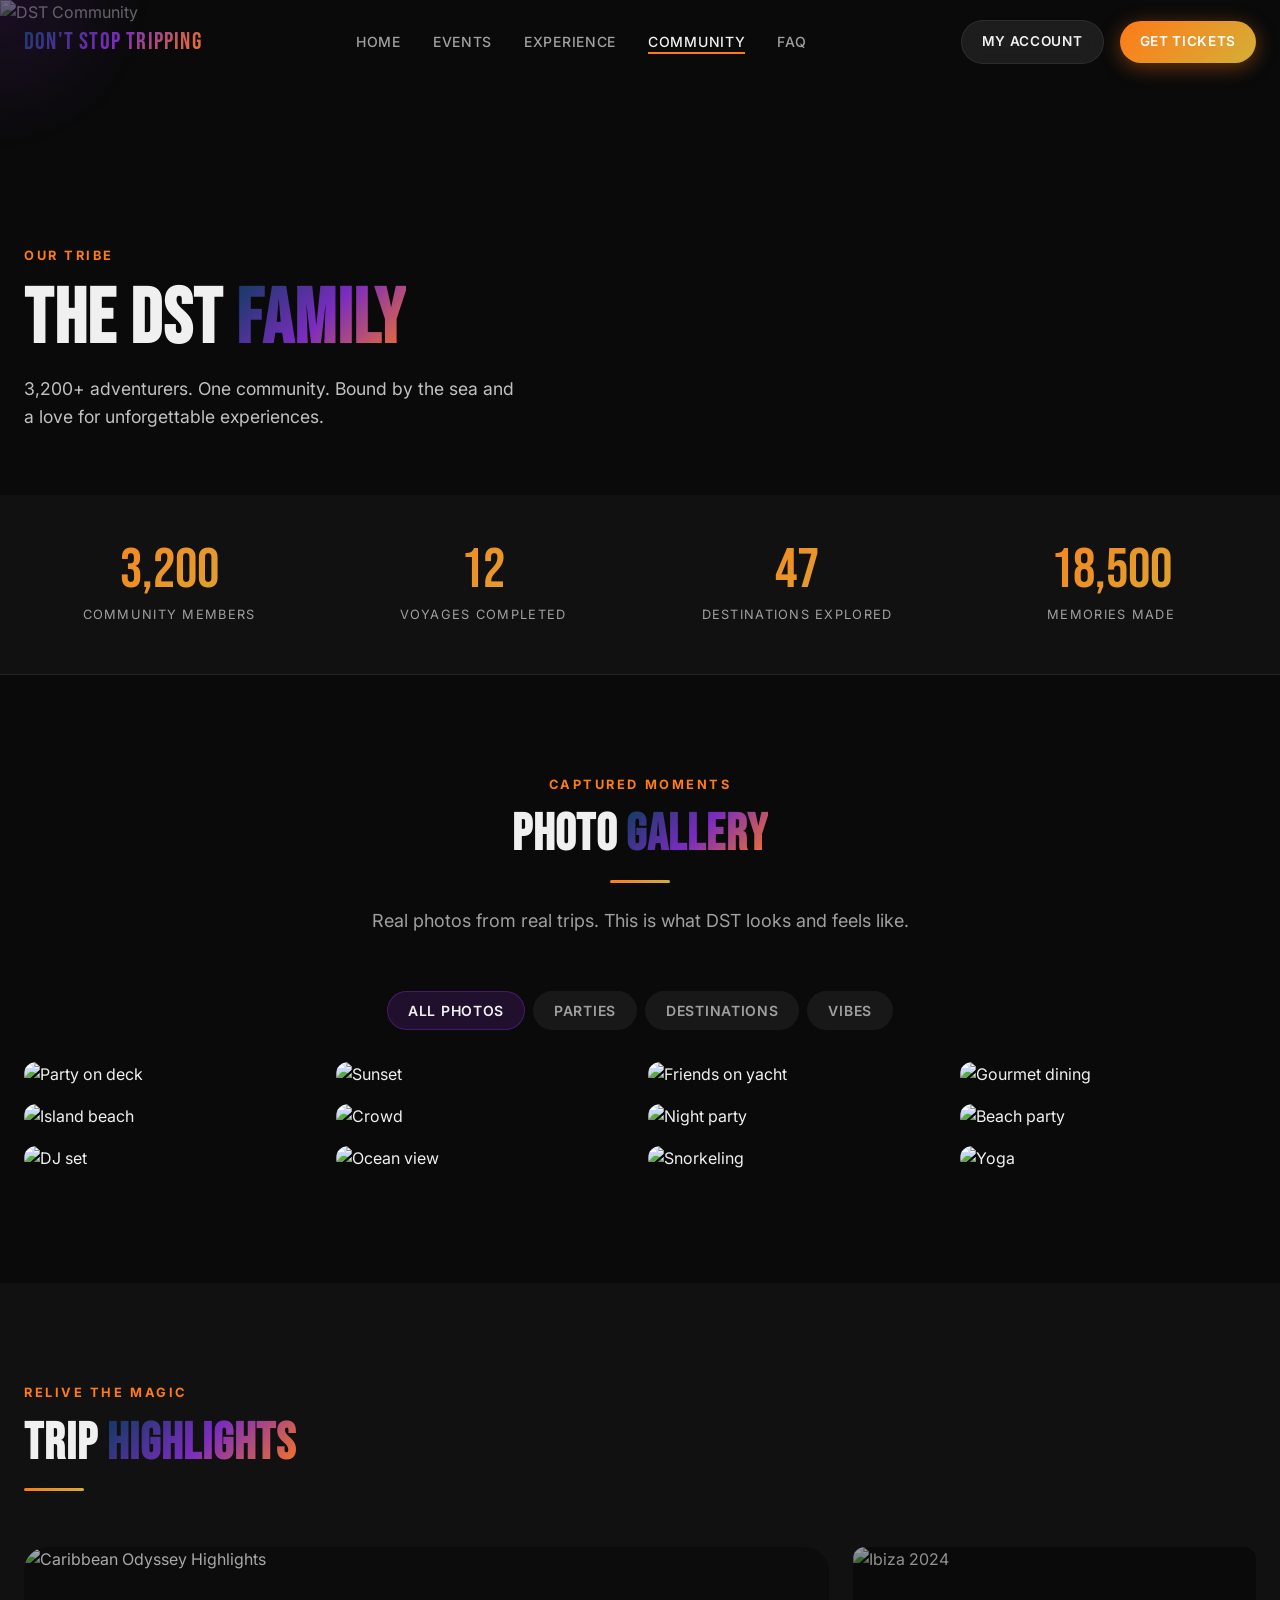
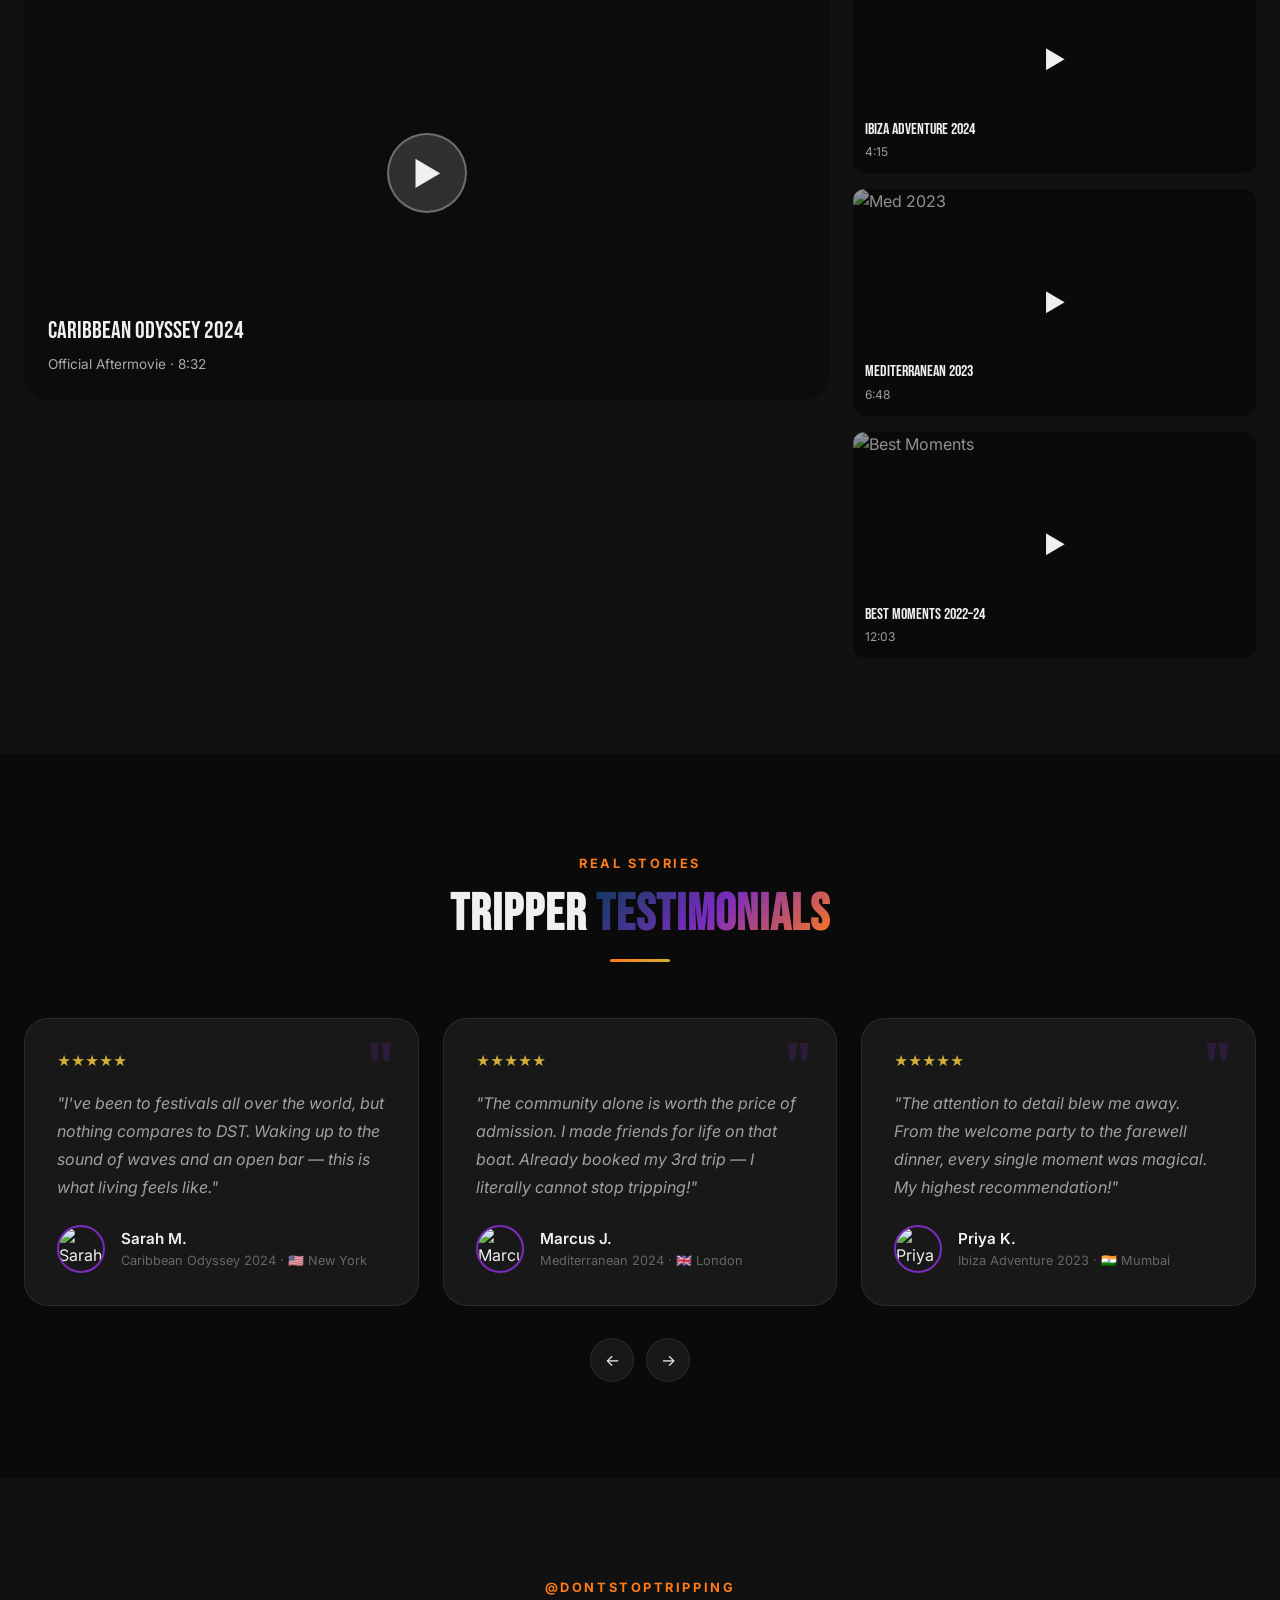
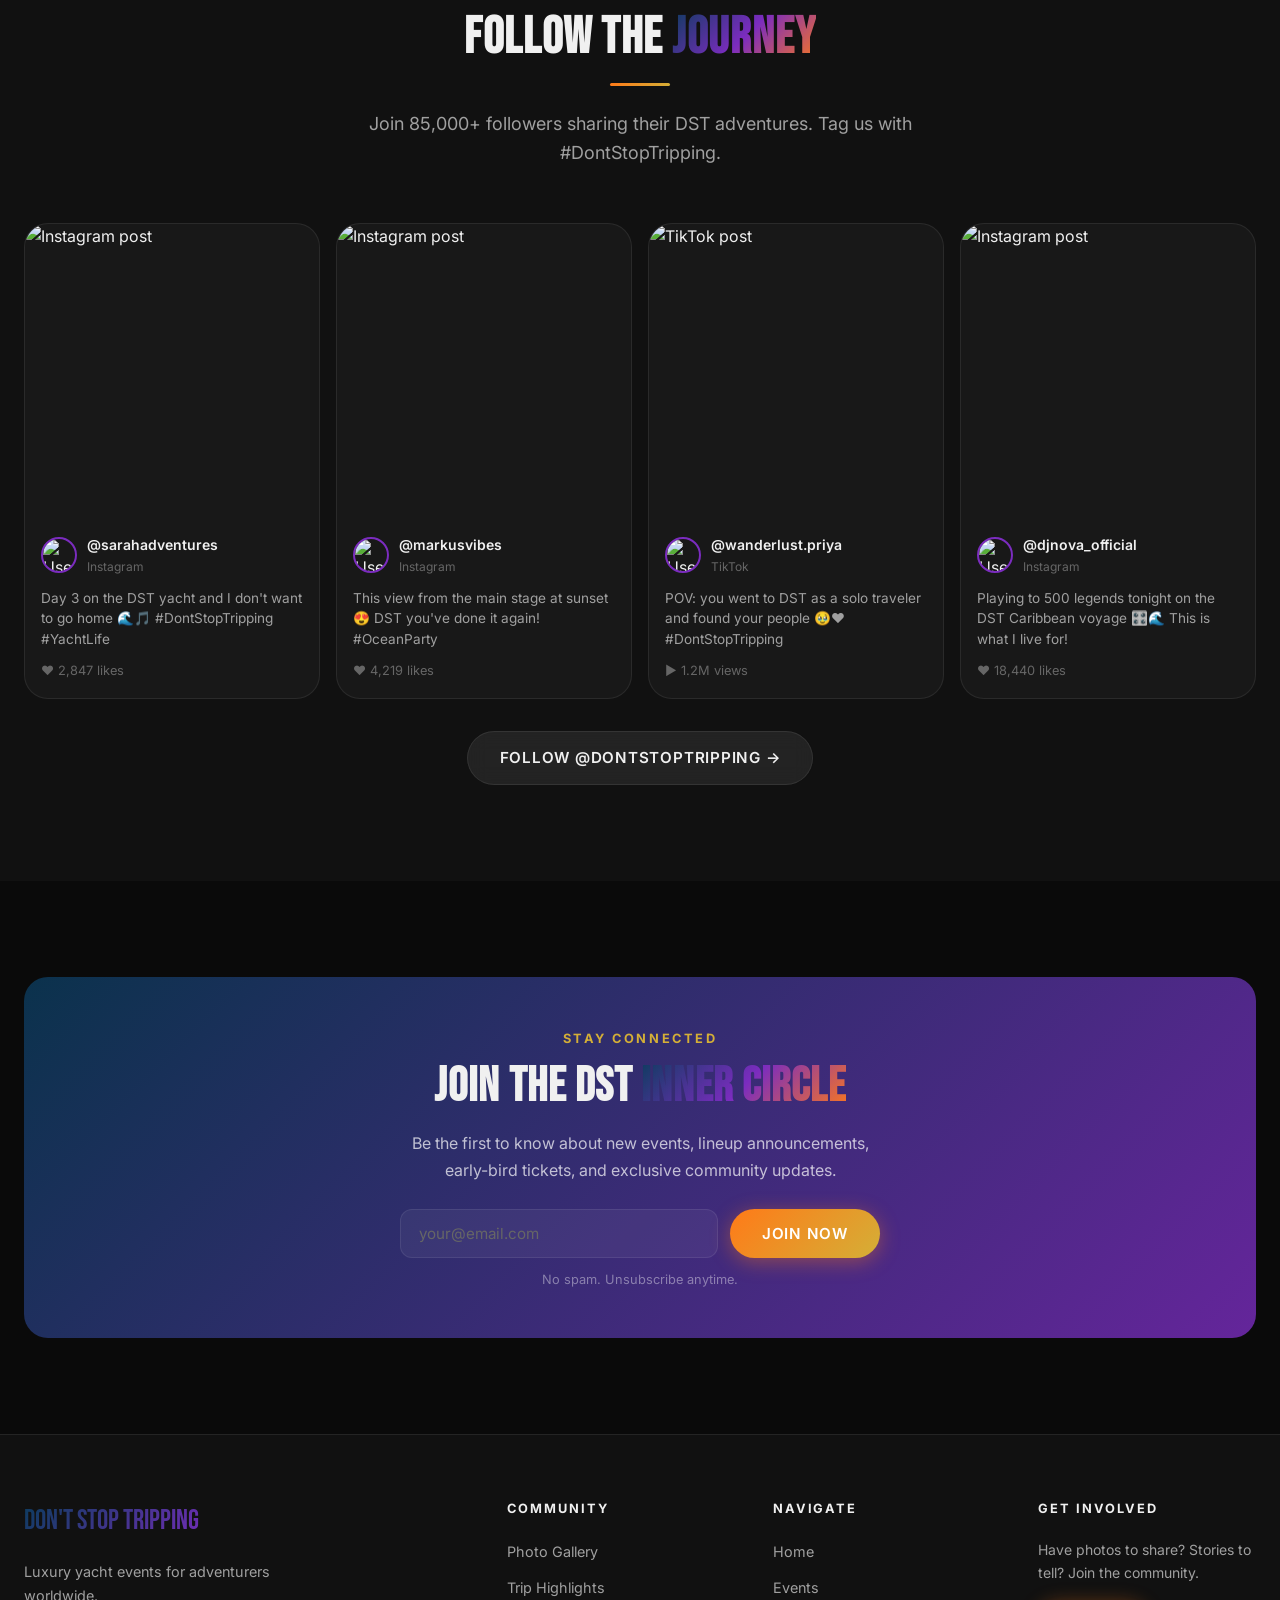
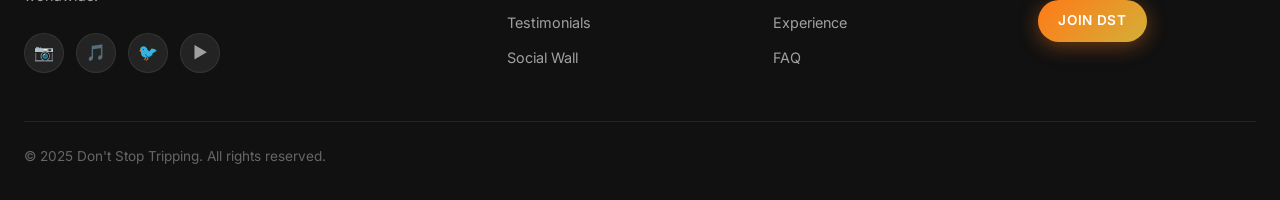
==== community.html @ 30b09d7c "feat: Build complete Don't Stop Tripping website Full multi-page luxury yacht event website with: - " ====
<!DOCTYPE html>
<html lang="en">
<head>
  <meta charset="UTF-8" />
  <meta name="viewport" content="width=device-width, initial-scale=1.0" />
  <title>Community — Don't Stop Tripping</title>
  <meta name="description" content="Join the DST community. See photos, stories, and testimonials from our amazing family of trippers." />
  <link rel="preconnect" href="https://fonts.googleapis.com" />
  <link rel="preconnect" href="https://fonts.gstatic.com" crossorigin />
  <link href="https://fonts.googleapis.com/css2?family=Bebas+Neue&family=Inter:wght@300;400;500;600;700&display=swap" rel="stylesheet" />
  <script src="https://unpkg.com/feather-icons"></script>
  <link rel="stylesheet" href="assets/css/main.css" />
  <style>
    .comm-hero {
      height: 55vh;
      min-height: 450px;
      position: relative;
      display: flex;
      align-items: flex-end;
      padding-bottom: 4rem;
      overflow: hidden;
    }

    .comm-hero-bg { position: absolute; inset: 0; }
    .comm-hero-bg img { width: 100%; height: 100%; object-fit: cover; opacity: 0.45; }
    .comm-hero-overlay {
      position: absolute;
      inset: 0;
      background: linear-gradient(180deg, rgba(10,10,10,0.1) 0%, rgba(10,10,10,0.9) 100%);
    }

    /* Masonry-style photo wall */
    .photo-wall {
      columns: 4;
      column-gap: 1rem;
    }

    .photo-wall-item {
      break-inside: avoid;
      margin-bottom: 1rem;
      border-radius: var(--radius);
      overflow: hidden;
      position: relative;
      cursor: pointer;
    }

    .photo-wall-item img {
      width: 100%;
      display: block;
      transition: transform 0.5s ease;
    }

    .photo-wall-item:hover img { transform: scale(1.04); }

    .photo-wall-item-overlay {
      position: absolute;
      inset: 0;
      background: linear-gradient(transparent 50%, rgba(10,10,10,0.9) 100%);
      opacity: 0;
      transition: var(--transition);
      display: flex;
      align-items: flex-end;
      padding: 1rem;
    }

    .photo-wall-item:hover .photo-wall-item-overlay { opacity: 1; }

    /* Social wall */
    .social-wall {
      display: grid;
      grid-template-columns: repeat(4, 1fr);
      gap: 1rem;
    }

    .social-post {
      background: var(--dark-card);
      border: 1px solid var(--border-color);
      border-radius: var(--radius-lg);
      overflow: hidden;
      transition: var(--transition);
      cursor: pointer;
    }

    .social-post:hover { border-color: rgba(123,44,191,0.4); transform: translateY(-4px); }

    .social-post-img { aspect-ratio: 1; overflow: hidden; }
    .social-post-img img { width: 100%; height: 100%; object-fit: cover; transition: transform 0.4s ease; }
    .social-post:hover .social-post-img img { transform: scale(1.06); }

    .social-post-body { padding: 1rem; }
    .social-post-author { display: flex; align-items: center; gap: 0.6rem; margin-bottom: 0.75rem; }
    .social-post-avatar { width: 36px; height: 36px; border-radius: 50%; object-fit: cover; border: 2px solid var(--electric-purple); }
    .social-post-name { font-size: 0.875rem; font-weight: 600; }
    .social-post-handle { font-size: 0.75rem; color: var(--text-muted); }
    .social-post-caption { font-size: 0.85rem; color: var(--text-secondary); line-height: 1.5; }
    .social-post-likes { font-size: 0.8rem; color: var(--text-muted); margin-top: 0.75rem; display: flex; align-items: center; gap: 0.4rem; }

    /* Testimonials carousel */
    .testimonial-carousel { position: relative; overflow: hidden; }
    .testimonial-track { display: flex; gap: 1.5rem; transition: transform 0.5s ease; }
    .testimonial-track .testimonial-card { flex: 0 0 calc(33.333% - 1rem); min-width: 300px; }
    .carousel-controls { display: flex; gap: 0.75rem; justify-content: center; margin-top: 2rem; }
    .carousel-btn { width: 44px; height: 44px; border-radius: 50%; background: var(--dark-card); border: 1px solid var(--border-color); color: var(--text-primary); font-size: 1rem; display: flex; align-items: center; justify-content: center; cursor: pointer; transition: var(--transition); }
    .carousel-btn:hover { background: var(--electric-purple); border-color: var(--electric-purple); }

    /* Trip highlights video */
    .highlights-grid {
      display: grid;
      grid-template-columns: 2fr 1fr;
      gap: 1.5rem;
    }

    .highlight-video {
      position: relative;
      border-radius: var(--radius-lg);
      overflow: hidden;
      aspect-ratio: 16/9;
      cursor: pointer;
    }

    .highlight-video img { width: 100%; height: 100%; object-fit: cover; }
    .highlight-video-play {
      position: absolute;
      inset: 0;
      display: flex;
      align-items: center;
      justify-content: center;
      background: rgba(0,0,0,0.3);
      transition: var(--transition);
    }
    .highlight-video-play:hover { background: rgba(0,0,0,0.5); }
    .play-btn-lg { width: 80px; height: 80px; border-radius: 50%; background: rgba(255,255,255,0.15); backdrop-filter: blur(10px); border: 2px solid rgba(255,255,255,0.3); display: flex; align-items: center; justify-content: center; font-size: 2rem; transition: var(--transition); }
    .highlight-video:hover .play-btn-lg { background: var(--electric-purple); transform: scale(1.1); }

    .highlight-thumbnails { display: flex; flex-direction: column; gap: 1rem; }
    .highlight-thumb {
      position: relative;
      border-radius: var(--radius);
      overflow: hidden;
      aspect-ratio: 16/9;
      cursor: pointer;
    }
    .highlight-thumb img { width: 100%; height: 100%; object-fit: cover; transition: transform 0.4s ease; }
    .highlight-thumb:hover img { transform: scale(1.06); }
    .highlight-thumb-overlay { position: absolute; inset: 0; background: rgba(0,0,0,0.4); display: flex; align-items: center; justify-content: center; font-size: 1.5rem; }

    /* Newsletter */
    .newsletter-section {
      background: linear-gradient(135deg, rgba(11,60,93,0.8), rgba(123,44,191,0.8));
      border-radius: var(--radius-lg);
      padding: 3rem;
      text-align: center;
      position: relative;
      overflow: hidden;
    }

    .newsletter-section::before {
      content: '';
      position: absolute;
      inset: 0;
      background: url('https://picsum.photos/seed/newsletter/1200/600') center/cover;
      opacity: 0.08;
    }

    .newsletter-form {
      display: flex;
      gap: 0.75rem;
      max-width: 480px;
      margin: 1.5rem auto 0;
    }

    .newsletter-form input { flex: 1; }

    @media (max-width: 1024px) {
      .photo-wall { columns: 3; }
      .social-wall { grid-template-columns: repeat(2, 1fr); }
      .testimonial-track .testimonial-card { flex: 0 0 calc(50% - 0.75rem); }
    }

    @media (max-width: 768px) {
      .photo-wall { columns: 2; }
      .social-wall { grid-template-columns: repeat(2, 1fr); }
      .highlights-grid { grid-template-columns: 1fr; }
      .highlight-thumbnails { flex-direction: row; }
      .newsletter-form { flex-direction: column; }
      .testimonial-track .testimonial-card { flex: 0 0 85vw; }
    }

    @media (max-width: 480px) {
      .photo-wall { columns: 2; }
      .social-wall { grid-template-columns: 1fr; }
    }
  </style>
</head>
<body>

<div id="loading-screen">
  <div class="loading-logo">DST — COMMUNITY</div>
  <div class="loading-bar-container"><div class="loading-bar"></div></div>
</div>

<div class="cursor-glow"></div>

<nav class="nav scrolled">
  <div class="container">
    <div class="nav-inner">
      <a href="index.html" class="nav-logo">DON'T STOP TRIPPING</a>
      <ul class="nav-links">
        <li><a href="index.html" class="nav-link">Home</a></li>
        <li><a href="events.html" class="nav-link">Events</a></li>
        <li><a href="experience.html" class="nav-link">Experience</a></li>
        <li><a href="community.html" class="nav-link active">Community</a></li>
        <li><a href="faq.html" class="nav-link">FAQ</a></li>
      </ul>
      <div class="nav-actions">
        <a href="dashboard.html" class="btn btn-ghost btn-sm">My Account</a>
        <a href="events.html#tickets" class="btn btn-primary btn-sm">Get Tickets</a>
      </div>
      <div class="hamburger"><span></span><span></span><span></span></div>
    </div>
  </div>
</nav>

<div class="mobile-nav">
  <button class="mobile-nav-close">✕</button>
  <a href="index.html" class="nav-link">Home</a>
  <a href="events.html" class="nav-link">Events</a>
  <a href="experience.html" class="nav-link">Experience</a>
  <a href="community.html" class="nav-link">Community</a>
  <a href="faq.html" class="nav-link">FAQ</a>
  <a href="events.html#tickets" class="btn btn-primary btn-lg">Get Tickets</a>
</div>

<!-- Community Hero -->
<div class="comm-hero" style="padding-top:80px;">
  <div class="comm-hero-bg">
    <img src="https://picsum.photos/seed/community-hero/1920/900" alt="DST Community" />
  </div>
  <div class="comm-hero-overlay"></div>
  <div class="container" style="position:relative;z-index:1;">
    <span class="section-eyebrow">Our Tribe</span>
    <h1 class="display-2">The DST <span class="gradient-text">Family</span></h1>
    <p style="color:rgba(255,255,255,0.75);font-size:1.1rem;max-width:500px;margin-top:0.75rem;">
      3,200+ adventurers. One community. Bound by the sea and a love for unforgettable experiences.
    </p>
  </div>
</div>

<!-- ===== STATS BAR ===== -->
<div style="background:var(--dark-surface);border-bottom:1px solid var(--border-color);padding:2rem 0;">
  <div class="container">
    <div class="grid-4">
      <div style="text-align:center;padding:1rem;">
        <div class="counter-number" data-target="3200">0</div>
        <div style="font-size:0.8rem;text-transform:uppercase;letter-spacing:0.1em;color:var(--text-secondary);margin-top:0.4rem;">Community Members</div>
      </div>
      <div style="text-align:center;padding:1rem;">
        <div class="counter-number" data-target="12">0</div>
        <div style="font-size:0.8rem;text-transform:uppercase;letter-spacing:0.1em;color:var(--text-secondary);margin-top:0.4rem;">Voyages Completed</div>
      </div>
      <div style="text-align:center;padding:1rem;">
        <div class="counter-number" data-target="47">0</div>
        <div style="font-size:0.8rem;text-transform:uppercase;letter-spacing:0.1em;color:var(--text-secondary);margin-top:0.4rem;">Destinations Explored</div>
      </div>
      <div style="text-align:center;padding:1rem;">
        <div class="counter-number" data-target="18500">0</div>
        <div style="font-size:0.8rem;text-transform:uppercase;letter-spacing:0.1em;color:var(--text-secondary);margin-top:0.4rem;">Memories Made</div>
      </div>
    </div>
  </div>
</div>

<!-- ===== PHOTO WALL ===== -->
<section class="section-pad" id="gallery">
  <div class="container">
    <div class="section-header centered reveal">
      <span class="section-eyebrow">Captured Moments</span>
      <h2 class="section-title">Photo <span class="gradient-text">Gallery</span></h2>
      <div class="divider centered"></div>
      <p class="section-subtitle">Real photos from real trips. This is what DST looks and feels like.</p>
    </div>

    <!-- Filter Tabs -->
    <div class="tabs" style="justify-content:center;margin-bottom:2rem;" data-tab-group="gallery">
      <button class="tab-btn active" data-tab="all">All Photos</button>
      <button class="tab-btn" data-tab="parties">Parties</button>
      <button class="tab-btn" data-tab="destinations">Destinations</button>
      <button class="tab-btn" data-tab="vibes">Vibes</button>
    </div>

    <div class="photo-wall reveal">
      <div class="photo-wall-item">
        <img src="https://picsum.photos/seed/photo1/400/600" alt="Party on deck" />
        <div class="photo-wall-item-overlay"><span class="badge badge-purple">Ibiza 2024</span></div>
      </div>
      <div class="photo-wall-item">
        <img src="https://picsum.photos/seed/photo2/400/300" alt="Island beach" />
        <div class="photo-wall-item-overlay"><span class="badge badge-orange">Caribbean 2024</span></div>
      </div>
      <div class="photo-wall-item">
        <img src="https://picsum.photos/seed/photo3/400/500" alt="DJ set" />
        <div class="photo-wall-item-overlay"><span class="badge badge-aqua">Med 2023</span></div>
      </div>
      <div class="photo-wall-item">
        <img src="https://picsum.photos/seed/photo4/400/400" alt="Sunset" />
        <div class="photo-wall-item-overlay"><span class="badge badge-gold">Sunset Session</span></div>
      </div>

      <div class="photo-wall-item">
        <img src="https://picsum.photos/seed/photo5/400/500" alt="Crowd" />
        <div class="photo-wall-item-overlay"><span class="badge badge-purple">Main Stage</span></div>
      </div>
      <div class="photo-wall-item">
        <img src="https://picsum.photos/seed/photo6/400/300" alt="Ocean view" />
        <div class="photo-wall-item-overlay"><span class="badge badge-aqua">Open Ocean</span></div>
      </div>
      <div class="photo-wall-item">
        <img src="https://picsum.photos/seed/photo7/400/600" alt="Friends on yacht" />
        <div class="photo-wall-item-overlay"><span class="badge badge-orange">Friendships</span></div>
      </div>
      <div class="photo-wall-item">
        <img src="https://picsum.photos/seed/photo8/400/350" alt="Night party" />
        <div class="photo-wall-item-overlay"><span class="badge badge-purple">Night Life</span></div>
      </div>

      <div class="photo-wall-item">
        <img src="https://picsum.photos/seed/photo9/400/450" alt="Snorkeling" />
        <div class="photo-wall-item-overlay"><span class="badge badge-aqua">Adventure</span></div>
      </div>
      <div class="photo-wall-item">
        <img src="https://picsum.photos/seed/photo10/400/600" alt="Gourmet dining" />
        <div class="photo-wall-item-overlay"><span class="badge badge-gold">Dining</span></div>
      </div>
      <div class="photo-wall-item">
        <img src="https://picsum.photos/seed/photo11/400/300" alt="Beach party" />
        <div class="photo-wall-item-overlay"><span class="badge badge-orange">Beach Party</span></div>
      </div>
      <div class="photo-wall-item">
        <img src="https://picsum.photos/seed/photo12/400/500" alt="Yoga" />
        <div class="photo-wall-item-overlay"><span class="badge badge-aqua">Wellness</span></div>
      </div>
    </div>
  </div>
</section>

<!-- ===== TRIP HIGHLIGHTS VIDEO ===== -->
<section class="section-pad" style="background:var(--dark-surface);" id="highlights">
  <div class="container">
    <div class="section-header reveal">
      <span class="section-eyebrow">Relive The Magic</span>
      <h2 class="section-title">Trip <span class="gradient-text">Highlights</span></h2>
      <div class="divider"></div>
    </div>

    <div class="highlights-grid reveal">
      <div class="highlight-video">
        <img src="https://picsum.photos/seed/highlight-main/800/500" alt="Caribbean Odyssey Highlights" />
        <div class="highlight-video-play">
          <div class="play-btn-lg">▶</div>
        </div>
        <div style="position:absolute;bottom:1.5rem;left:1.5rem;z-index:2;">
          <div style="font-family:var(--font-display);font-size:1.5rem;margin-bottom:0.25rem;">Caribbean Odyssey 2024</div>
          <div style="font-size:0.85rem;color:rgba(255,255,255,0.65);">Official Aftermovie · 8:32</div>
        </div>
      </div>

      <div class="highlight-thumbnails">
        <div class="highlight-thumb">
          <img src="https://picsum.photos/seed/highlight2/400/250" alt="Ibiza 2024" />
          <div class="highlight-thumb-overlay">▶</div>
          <div style="position:absolute;bottom:0.75rem;left:0.75rem;">
            <div style="font-family:var(--font-display);font-size:1rem;">Ibiza Adventure 2024</div>
            <div style="font-size:0.75rem;color:rgba(255,255,255,0.6);">4:15</div>
          </div>
        </div>
        <div class="highlight-thumb">
          <img src="https://picsum.photos/seed/highlight3/400/250" alt="Med 2023" />
          <div class="highlight-thumb-overlay">▶</div>
          <div style="position:absolute;bottom:0.75rem;left:0.75rem;">
            <div style="font-family:var(--font-display);font-size:1rem;">Mediterranean 2023</div>
            <div style="font-size:0.75rem;color:rgba(255,255,255,0.6);">6:48</div>
          </div>
        </div>
        <div class="highlight-thumb">
          <img src="https://picsum.photos/seed/highlight4/400/250" alt="Best Moments" />
          <div class="highlight-thumb-overlay">▶</div>
          <div style="position:absolute;bottom:0.75rem;left:0.75rem;">
            <div style="font-family:var(--font-display);font-size:1rem;">Best Moments 2022–24</div>
            <div style="font-size:0.75rem;color:rgba(255,255,255,0.6);">12:03</div>
          </div>
        </div>
      </div>
    </div>
  </div>
</section>

<!-- ===== TESTIMONIALS CAROUSEL ===== -->
<section class="section-pad" id="testimonials">
  <div class="container">
    <div class="section-header centered reveal">
      <span class="section-eyebrow">Real Stories</span>
      <h2 class="section-title">Tripper <span class="gradient-text">Testimonials</span></h2>
      <div class="divider centered"></div>
    </div>

    <div class="testimonial-carousel reveal">
      <div class="testimonial-track" id="testimonial-track">
        <div class="testimonial-card">
          <div class="stars">★★★★★</div>
          <p class="testimonial-text">"I've been to festivals all over the world, but nothing compares to DST. Waking up to the sound of waves and an open bar — this is what living feels like."</p>
          <div class="testimonial-author">
            <img class="testimonial-avatar" src="https://picsum.photos/seed/t1/100/100" alt="Sarah M." />
            <div>
              <div class="testimonial-name">Sarah M.</div>
              <div class="testimonial-role">Caribbean Odyssey 2024 · 🇺🇸 New York</div>
            </div>
          </div>
        </div>

        <div class="testimonial-card">
          <div class="stars">★★★★★</div>
          <p class="testimonial-text">"The community alone is worth the price of admission. I made friends for life on that boat. Already booked my 3rd trip — I literally cannot stop tripping!"</p>
          <div class="testimonial-author">
            <img class="testimonial-avatar" src="https://picsum.photos/seed/t2/100/100" alt="Marcus J." />
            <div>
              <div class="testimonial-name">Marcus J.</div>
              <div class="testimonial-role">Mediterranean 2024 · 🇬🇧 London</div>
            </div>
          </div>
        </div>

        <div class="testimonial-card">
          <div class="stars">★★★★★</div>
          <p class="testimonial-text">"The attention to detail blew me away. From the welcome party to the farewell dinner, every single moment was magical. My highest recommendation!"</p>
          <div class="testimonial-author">
            <img class="testimonial-avatar" src="https://picsum.photos/seed/t3/100/100" alt="Priya K." />
            <div>
              <div class="testimonial-name">Priya K.</div>
              <div class="testimonial-role">Ibiza Adventure 2023 · 🇮🇳 Mumbai</div>
            </div>
          </div>
        </div>

        <div class="testimonial-card">
          <div class="stars">★★★★★</div>
          <p class="testimonial-text">"This isn't just a party on a boat — it's a life-changing experience. The lineup was incredible, the food was insane, and the people... I found my tribe."</p>
          <div class="testimonial-author">
            <img class="testimonial-avatar" src="https://picsum.photos/seed/t4/100/100" alt="Jake R." />
            <div>
              <div class="testimonial-name">Jake R.</div>
              <div class="testimonial-role">Caribbean Odyssey 2023 · 🇨🇦 Toronto</div>
            </div>
          </div>
        </div>

        <div class="testimonial-card">
          <div class="stars">★★★★★</div>
          <p class="testimonial-text">"As a solo traveler, I was nervous. But DST's community is the most welcoming thing I've ever experienced. I never felt alone for a single second."</p>
          <div class="testimonial-author">
            <img class="testimonial-avatar" src="https://picsum.photos/seed/t5/100/100" alt="Amara T." />
            <div>
              <div class="testimonial-name">Amara T.</div>
              <div class="testimonial-role">Ibiza 2024 · 🇳🇬 Lagos</div>
            </div>
          </div>
        </div>

        <div class="testimonial-card">
          <div class="stars">★★★★★</div>
          <p class="testimonial-text">"The private island day was worth the entire trip price alone. I've never seen anything so beautiful in my life. DST just does things differently."</p>
          <div class="testimonial-author">
            <img class="testimonial-avatar" src="https://picsum.photos/seed/t6/100/100" alt="Diego M." />
            <div>
              <div class="testimonial-name">Diego M.</div>
              <div class="testimonial-role">Caribbean 2024 · 🇧🇷 São Paulo</div>
            </div>
          </div>
        </div>
      </div>

      <div class="carousel-controls">
        <button class="carousel-btn" onclick="scrollCarousel(-1)">←</button>
        <button class="carousel-btn" onclick="scrollCarousel(1)">→</button>
      </div>
    </div>
  </div>
</section>

<!-- ===== SOCIAL WALL ===== -->
<section class="section-pad" style="background:var(--dark-surface);" id="social">
  <div class="container">
    <div class="section-header centered reveal">
      <span class="section-eyebrow">@DontStopTripping</span>
      <h2 class="section-title">Follow the <span class="gradient-text">Journey</span></h2>
      <div class="divider centered"></div>
      <p class="section-subtitle">Join 85,000+ followers sharing their DST adventures. Tag us with #DontStopTripping.</p>
    </div>

    <div class="social-wall reveal">
      <div class="social-post">
        <div class="social-post-img"><img src="https://picsum.photos/seed/social1/400/400" alt="Instagram post" /></div>
        <div class="social-post-body">
          <div class="social-post-author">
            <img class="social-post-avatar" src="https://picsum.photos/seed/ua1/80/80" alt="User" />
            <div><div class="social-post-name">@sarahadventures</div><div class="social-post-handle">Instagram</div></div>
          </div>
          <div class="social-post-caption">Day 3 on the DST yacht and I don't want to go home 🌊🎵 #DontStopTripping #YachtLife</div>
          <div class="social-post-likes">❤️ 2,847 likes</div>
        </div>
      </div>

      <div class="social-post">
        <div class="social-post-img"><img src="https://picsum.photos/seed/social2/400/400" alt="Instagram post" /></div>
        <div class="social-post-body">
          <div class="social-post-author">
            <img class="social-post-avatar" src="https://picsum.photos/seed/ua2/80/80" alt="User" />
            <div><div class="social-post-name">@markusvibes</div><div class="social-post-handle">Instagram</div></div>
          </div>
          <div class="social-post-caption">This view from the main stage at sunset 😍 DST you've done it again! #OceanParty</div>
          <div class="social-post-likes">❤️ 4,219 likes</div>
        </div>
      </div>

      <div class="social-post">
        <div class="social-post-img"><img src="https://picsum.photos/seed/social3/400/400" alt="TikTok post" /></div>
        <div class="social-post-body">
          <div class="social-post-author">
            <img class="social-post-avatar" src="https://picsum.photos/seed/ua3/80/80" alt="User" />
            <div><div class="social-post-name">@wanderlust.priya</div><div class="social-post-handle">TikTok</div></div>
          </div>
          <div class="social-post-caption">POV: you went to DST as a solo traveler and found your people 🥹❤️ #DontStopTripping</div>
          <div class="social-post-likes">▶️ 1.2M views</div>
        </div>
      </div>

      <div class="social-post">
        <div class="social-post-img"><img src="https://picsum.photos/seed/social4/400/400" alt="Instagram post" /></div>
        <div class="social-post-body">
          <div class="social-post-author">
            <img class="social-post-avatar" src="https://picsum.photos/seed/ua4/80/80" alt="User" />
            <div><div class="social-post-name">@djnova_official</div><div class="social-post-handle">Instagram</div></div>
          </div>
          <div class="social-post-caption">Playing to 500 legends tonight on the DST Caribbean voyage 🎛️🌊 This is what I live for!</div>
          <div class="social-post-likes">❤️ 18,440 likes</div>
        </div>
      </div>
    </div>

    <div style="text-align:center;margin-top:2rem;" class="reveal">
      <a href="#" class="btn btn-ghost">Follow @DontStopTripping →</a>
    </div>
  </div>
</section>

<!-- ===== JOIN COMMUNITY ===== -->
<section class="section-pad">
  <div class="container">
    <div class="newsletter-section reveal">
      <div style="position:relative;z-index:1;">
        <span class="section-eyebrow" style="color:var(--gold-accent);">Stay Connected</span>
        <h2 style="font-family:var(--font-display);font-size:clamp(2rem,4vw,3rem);margin-bottom:1rem;">Join the DST <span class="gradient-text">Inner Circle</span></h2>
        <p style="color:rgba(255,255,255,0.7);max-width:480px;margin:0 auto;line-height:1.7;">
          Be the first to know about new events, lineup announcements, early-bird tickets, and exclusive community updates.
        </p>
        <form class="newsletter-form" onsubmit="handleNewsletterSubmit(event)">
          <input type="email" class="form-input" placeholder="your@email.com" required />
          <button type="submit" class="btn btn-primary">Join Now</button>
        </form>
        <p style="font-size:0.8rem;color:rgba(255,255,255,0.4);margin-top:0.75rem;">No spam. Unsubscribe anytime.</p>
      </div>
    </div>
  </div>
</section>

<footer class="footer">
  <div class="container">
    <div class="footer-grid">
      <div>
        <div class="footer-logo">DON'T STOP TRIPPING</div>
        <p class="footer-desc">Luxury yacht events for adventurers worldwide.</p>
        <div class="social-links">
          <a href="#" class="social-link">📷</a>
          <a href="#" class="social-link">🎵</a>
          <a href="#" class="social-link">🐦</a>
          <a href="#" class="social-link">▶️</a>
        </div>
      </div>
      <div>
        <div class="footer-heading">Community</div>
        <ul class="footer-links">
          <li><a href="#gallery" class="footer-link">Photo Gallery</a></li>
          <li><a href="#highlights" class="footer-link">Trip Highlights</a></li>
          <li><a href="#testimonials" class="footer-link">Testimonials</a></li>
          <li><a href="#social" class="footer-link">Social Wall</a></li>
        </ul>
      </div>
      <div>
        <div class="footer-heading">Navigate</div>
        <ul class="footer-links">
          <li><a href="index.html" class="footer-link">Home</a></li>
          <li><a href="events.html" class="footer-link">Events</a></li>
          <li><a href="experience.html" class="footer-link">Experience</a></li>
          <li><a href="faq.html" class="footer-link">FAQ</a></li>
        </ul>
      </div>
      <div>
        <div class="footer-heading">Get Involved</div>
        <p style="font-size:0.875rem;color:var(--text-secondary);margin-bottom:1rem;line-height:1.6;">Have photos to share? Stories to tell? Join the community.</p>
        <a href="events.html#tickets" class="btn btn-primary btn-sm">Join DST</a>
      </div>
    </div>
    <div class="footer-bottom">
      <p class="footer-copy">© 2025 Don't Stop Tripping. All rights reserved.</p>
    </div>
  </div>
</footer>

<div class="sticky-cta">
  <a href="events.html#tickets" class="btn btn-primary btn-sm">⚓ Book Now</a>
</div>

<script src="assets/js/main.js"></script>
<script>
  feather.replace();

  // Carousel
  let carouselOffset = 0;
  const track = document.getElementById('testimonial-track');

  function scrollCarousel(dir) {
    if (!track) return;
    const cardW = track.querySelector('.testimonial-card')?.offsetWidth + 24 || 350;
    const maxOffset = track.scrollWidth - track.parentElement.offsetWidth;
    carouselOffset = Math.max(0, Math.min(maxOffset, carouselOffset + dir * cardW));
    track.style.transform = `translateX(-${carouselOffset}px)`;
  }

  // Auto-scroll carousel
  setInterval(() => scrollCarousel(1), 4000);

  function handleNewsletterSubmit(e) {
    e.preventDefault();
    e.target.querySelector('input').value = '';
    showToast('🎉 Welcome to the DST Inner Circle!', '✅', 4000);
  }

  // Highlight videos play simulation
  document.querySelectorAll('.highlight-video, .highlight-thumb').forEach(el => {
    el.addEventListener('click', () => {
      showToast('🎬 Video player coming soon!', '🎵', 3000);
    });
  });
</script>
</body>
</html>
---- assets/css/main.css ----
/* ============================================
   DON'T STOP TRIPPING — Main Stylesheet
   ============================================ */

/* --- CSS Variables --- */
:root {
  --primary-blue: #0B3C5D;
  --electric-purple: #7B2CBF;
  --sunset-orange: #FF7A18;
  --gold-accent: #D4AF37;
  --dark-bg: #0A0A0A;
  --dark-surface: #111111;
  --dark-card: #181818;
  --light-aqua: #00C2D1;
  --text-primary: #F0F0F0;
  --text-secondary: #A0A0A0;
  --text-muted: #666666;
  --border-color: rgba(255,255,255,0.08);
  --gradient-hero: linear-gradient(135deg, #0B3C5D 0%, #7B2CBF 50%, #FF7A18 100%);
  --gradient-card: linear-gradient(180deg, rgba(10,10,10,0) 0%, rgba(10,10,10,0.9) 100%);
  --gradient-purple: linear-gradient(135deg, #7B2CBF, #0B3C5D);
  --gradient-sunset: linear-gradient(135deg, #FF7A18, #D4AF37);
  --font-display: 'Bebas Neue', 'Impact', sans-serif;
  --font-body: 'Inter', 'Helvetica Neue', sans-serif;
  --transition: 0.3s cubic-bezier(0.4, 0, 0.2, 1);
  --transition-slow: 0.6s cubic-bezier(0.4, 0, 0.2, 1);
  --radius: 12px;
  --radius-lg: 24px;
  --shadow-glow-purple: 0 0 40px rgba(123, 44, 191, 0.4);
  --shadow-glow-orange: 0 0 40px rgba(255, 122, 24, 0.4);
  --shadow-glow-aqua: 0 0 40px rgba(0, 194, 209, 0.3);
}

/* --- Reset & Base --- */
*, *::before, *::after { box-sizing: border-box; margin: 0; padding: 0; }

html {
  scroll-behavior: smooth;
  font-size: 16px;
}

body {
  font-family: var(--font-body);
  background: var(--dark-bg);
  color: var(--text-primary);
  line-height: 1.6;
  overflow-x: hidden;
  -webkit-font-smoothing: antialiased;
}

img { max-width: 100%; height: auto; display: block; }
a { color: inherit; text-decoration: none; }
ul { list-style: none; }
button { cursor: pointer; border: none; background: none; font-family: inherit; }
input, textarea, select { font-family: inherit; }

/* --- Typography --- */
h1, h2, h3, h4, h5 {
  font-family: var(--font-display);
  line-height: 1.1;
  letter-spacing: 0.02em;
}

.display-1 { font-size: clamp(3rem, 8vw, 8rem); }
.display-2 { font-size: clamp(2.5rem, 6vw, 6rem); }
.display-3 { font-size: clamp(2rem, 4vw, 4rem); }
.section-title { font-size: clamp(2rem, 4vw, 3.5rem); margin-bottom: 1rem; }
.section-subtitle { font-size: 1.125rem; color: var(--text-secondary); max-width: 600px; }

/* --- Layout Utilities --- */
.container {
  width: 100%;
  max-width: 1280px;
  margin: 0 auto;
  padding: 0 1.5rem;
}

.container-wide {
  width: 100%;
  max-width: 1600px;
  margin: 0 auto;
  padding: 0 2rem;
}

.section-pad { padding: 6rem 0; }
.section-pad-sm { padding: 3rem 0; }

.flex { display: flex; }
.flex-center { display: flex; align-items: center; justify-content: center; }
.flex-between { display: flex; align-items: center; justify-content: space-between; }
.grid-2 { display: grid; grid-template-columns: repeat(2, 1fr); gap: 2rem; }
.grid-3 { display: grid; grid-template-columns: repeat(3, 1fr); gap: 2rem; }
.grid-4 { display: grid; grid-template-columns: repeat(4, 1fr); gap: 1.5rem; }

/* --- Color Utilities --- */
.text-purple { color: var(--electric-purple); }
.text-orange { color: var(--sunset-orange); }
.text-gold { color: var(--gold-accent); }
.text-aqua { color: var(--light-aqua); }
.text-muted { color: var(--text-secondary); }

/* --- Gradient Text --- */
.gradient-text {
  background: var(--gradient-hero);
  -webkit-background-clip: text;
  -webkit-text-fill-color: transparent;
  background-clip: text;
}

.gradient-text-sunset {
  background: var(--gradient-sunset);
  -webkit-background-clip: text;
  -webkit-text-fill-color: transparent;
  background-clip: text;
}

/* --- Buttons --- */
.btn {
  display: inline-flex;
  align-items: center;
  gap: 0.5rem;
  padding: 0.875rem 2rem;
  border-radius: 50px;
  font-weight: 600;
  font-size: 0.95rem;
  letter-spacing: 0.05em;
  text-transform: uppercase;
  transition: var(--transition);
  position: relative;
  overflow: hidden;
}

.btn::before {
  content: '';
  position: absolute;
  inset: 0;
  background: rgba(255,255,255,0.1);
  opacity: 0;
  transition: var(--transition);
}

.btn:hover::before { opacity: 1; }
.btn:active { transform: scale(0.98); }

.btn-primary {
  background: var(--gradient-sunset);
  color: #fff;
  box-shadow: 0 4px 20px rgba(255, 122, 24, 0.4);
}

.btn-primary:hover { box-shadow: 0 6px 30px rgba(255, 122, 24, 0.6); transform: translateY(-2px); }

.btn-secondary {
  background: transparent;
  color: var(--text-primary);
  border: 2px solid rgba(255,255,255,0.3);
}

.btn-secondary:hover { border-color: var(--sunset-orange); color: var(--sunset-orange); }

.btn-purple {
  background: var(--gradient-purple);
  color: #fff;
  box-shadow: 0 4px 20px rgba(123, 44, 191, 0.4);
}

.btn-purple:hover { box-shadow: var(--shadow-glow-purple); transform: translateY(-2px); }

.btn-ghost {
  background: rgba(255,255,255,0.08);
  color: var(--text-primary);
  backdrop-filter: blur(10px);
  border: 1px solid var(--border-color);
}

.btn-ghost:hover { background: rgba(255,255,255,0.15); }

.btn-lg { padding: 1.125rem 2.5rem; font-size: 1.05rem; }
.btn-sm { padding: 0.625rem 1.25rem; font-size: 0.85rem; }

/* --- Cards --- */
.card {
  background: var(--dark-card);
  border: 1px solid var(--border-color);
  border-radius: var(--radius-lg);
  overflow: hidden;
  transition: var(--transition);
}

.card:hover {
  border-color: rgba(123, 44, 191, 0.3);
  transform: translateY(-4px);
  box-shadow: 0 20px 40px rgba(0,0,0,0.4);
}

.card-img {
  width: 100%;
  aspect-ratio: 16/9;
  object-fit: cover;
}

.card-body { padding: 1.5rem; }

/* --- Badge --- */
.badge {
  display: inline-flex;
  align-items: center;
  gap: 0.375rem;
  padding: 0.375rem 1rem;
  border-radius: 50px;
  font-size: 0.8rem;
  font-weight: 600;
  letter-spacing: 0.08em;
  text-transform: uppercase;
}

.badge-purple { background: rgba(123, 44, 191, 0.2); color: #B47FE0; border: 1px solid rgba(123, 44, 191, 0.4); }
.badge-orange { background: rgba(255, 122, 24, 0.2); color: #FF9A5C; border: 1px solid rgba(255, 122, 24, 0.4); }
.badge-gold { background: rgba(212, 175, 55, 0.2); color: #E8C94F; border: 1px solid rgba(212, 175, 55, 0.4); }
.badge-aqua { background: rgba(0, 194, 209, 0.2); color: #4DD9E8; border: 1px solid rgba(0, 194, 209, 0.4); }

/* --- Section Headers --- */
.section-header { margin-bottom: 3.5rem; }
.section-header.centered { text-align: center; }
.section-header.centered .section-subtitle { margin: 0 auto; }

.section-eyebrow {
  display: inline-block;
  font-family: var(--font-body);
  font-size: 0.8rem;
  font-weight: 700;
  letter-spacing: 0.2em;
  text-transform: uppercase;
  color: var(--sunset-orange);
  margin-bottom: 0.75rem;
}

/* --- Divider --- */
.divider {
  width: 60px;
  height: 3px;
  background: var(--gradient-sunset);
  border-radius: 2px;
  margin: 1rem 0 1.5rem;
}

.divider.centered { margin: 1rem auto 1.5rem; }

/* --- Navigation --- */
.nav {
  position: fixed;
  top: 0;
  left: 0;
  right: 0;
  z-index: 1000;
  padding: 1.25rem 0;
  transition: var(--transition);
}

.nav.scrolled {
  background: rgba(10, 10, 10, 0.92);
  backdrop-filter: blur(20px);
  padding: 0.75rem 0;
  border-bottom: 1px solid var(--border-color);
}

.nav-inner {
  display: flex;
  align-items: center;
  justify-content: space-between;
}

.nav-logo {
  font-family: var(--font-display);
  font-size: 1.5rem;
  letter-spacing: 0.05em;
  background: var(--gradient-hero);
  -webkit-background-clip: text;
  -webkit-text-fill-color: transparent;
  background-clip: text;
  white-space: nowrap;
}

.nav-links {
  display: flex;
  align-items: center;
  gap: 2rem;
}

.nav-link {
  font-size: 0.875rem;
  font-weight: 500;
  letter-spacing: 0.05em;
  text-transform: uppercase;
  color: var(--text-secondary);
  transition: var(--transition);
  position: relative;
}

.nav-link::after {
  content: '';
  position: absolute;
  bottom: -4px;
  left: 0;
  width: 0;
  height: 2px;
  background: var(--sunset-orange);
  transition: var(--transition);
}

.nav-link:hover, .nav-link.active {
  color: var(--text-primary);
}

.nav-link:hover::after, .nav-link.active::after { width: 100%; }

.nav-actions { display: flex; align-items: center; gap: 1rem; }

.hamburger {
  display: none;
  flex-direction: column;
  gap: 5px;
  padding: 4px;
  cursor: pointer;
}

.hamburger span {
  display: block;
  width: 24px;
  height: 2px;
  background: var(--text-primary);
  border-radius: 2px;
  transition: var(--transition);
}

/* --- Mobile Nav --- */
.mobile-nav {
  display: none;
  position: fixed;
  top: 0;
  left: 0;
  right: 0;
  bottom: 0;
  background: rgba(10, 10, 10, 0.97);
  backdrop-filter: blur(20px);
  z-index: 999;
  flex-direction: column;
  align-items: center;
  justify-content: center;
  gap: 2rem;
}

.mobile-nav.open { display: flex; }

.mobile-nav .nav-link {
  font-size: 2rem;
  font-family: var(--font-display);
}

.mobile-nav-close {
  position: absolute;
  top: 1.5rem;
  right: 1.5rem;
  font-size: 1.5rem;
  color: var(--text-primary);
  cursor: pointer;
}

/* --- Hero --- */
.hero {
  position: relative;
  height: 100vh;
  min-height: 700px;
  display: flex;
  align-items: center;
  overflow: hidden;
}

.hero-video-bg {
  position: absolute;
  inset: 0;
  z-index: 0;
}

.hero-video-bg video {
  width: 100%;
  height: 100%;
  object-fit: cover;
  opacity: 0.4;
}

.hero-video-bg img {
  width: 100%;
  height: 100%;
  object-fit: cover;
  opacity: 0.45;
}

.hero-overlay {
  position: absolute;
  inset: 0;
  background: linear-gradient(180deg,
    rgba(10,10,10,0.3) 0%,
    rgba(11, 60, 93, 0.3) 40%,
    rgba(10,10,10,0.85) 100%);
  z-index: 1;
}

.hero-content {
  position: relative;
  z-index: 2;
  padding-top: 5rem;
}

.hero-badge { margin-bottom: 1.5rem; }

.hero-title {
  margin-bottom: 1.5rem;
  text-shadow: 0 4px 30px rgba(0,0,0,0.5);
}

.hero-subtitle {
  font-size: 1.25rem;
  color: rgba(240,240,240,0.8);
  max-width: 560px;
  margin-bottom: 2.5rem;
  line-height: 1.7;
}

.hero-actions { display: flex; gap: 1rem; flex-wrap: wrap; margin-bottom: 3rem; }

.hero-stats {
  display: flex;
  gap: 3rem;
  flex-wrap: wrap;
}

.hero-stat-number {
  font-family: var(--font-display);
  font-size: 2.5rem;
  line-height: 1;
  background: var(--gradient-sunset);
  -webkit-background-clip: text;
  -webkit-text-fill-color: transparent;
  background-clip: text;
}

.hero-stat-label {
  font-size: 0.8rem;
  text-transform: uppercase;
  letter-spacing: 0.1em;
  color: var(--text-secondary);
}

/* --- Countdown --- */
.countdown-section {
  background: var(--dark-surface);
  border-top: 1px solid var(--border-color);
  border-bottom: 1px solid var(--border-color);
  padding: 2rem 0;
}

.countdown-inner {
  display: flex;
  align-items: center;
  justify-content: center;
  flex-wrap: wrap;
  gap: 2rem;
}

.countdown-label {
  font-family: var(--font-display);
  font-size: 1.1rem;
  letter-spacing: 0.1em;
  text-transform: uppercase;
  color: var(--text-secondary);
}

.countdown-timer { display: flex; gap: 1rem; align-items: center; }

.countdown-unit {
  text-align: center;
  min-width: 80px;
}

.countdown-number {
  font-family: var(--font-display);
  font-size: 3rem;
  line-height: 1;
  color: var(--sunset-orange);
  display: block;
}

.countdown-unit-label {
  font-size: 0.7rem;
  text-transform: uppercase;
  letter-spacing: 0.15em;
  color: var(--text-muted);
  display: block;
  margin-top: 0.25rem;
}

.countdown-sep {
  font-family: var(--font-display);
  font-size: 2rem;
  color: var(--text-muted);
  padding-bottom: 1.5rem;
}

/* --- Parallax Sections --- */
.parallax-section {
  position: relative;
  overflow: hidden;
}

.parallax-bg {
  position: absolute;
  inset: -20%;
  will-change: transform;
}

.parallax-bg img {
  width: 100%;
  height: 100%;
  object-fit: cover;
  opacity: 0.3;
}

/* --- Feature Grid --- */
.feature-card {
  background: var(--dark-card);
  border: 1px solid var(--border-color);
  border-radius: var(--radius-lg);
  padding: 2rem;
  transition: var(--transition);
  position: relative;
  overflow: hidden;
}

.feature-card::before {
  content: '';
  position: absolute;
  top: 0;
  left: 0;
  right: 0;
  height: 3px;
  background: var(--gradient-hero);
  transform: scaleX(0);
  transform-origin: left;
  transition: var(--transition);
}

.feature-card:hover::before { transform: scaleX(1); }

.feature-card:hover {
  border-color: rgba(123, 44, 191, 0.3);
  transform: translateY(-6px);
  box-shadow: 0 20px 60px rgba(0,0,0,0.5);
}

.feature-icon {
  width: 56px;
  height: 56px;
  border-radius: 16px;
  display: flex;
  align-items: center;
  justify-content: center;
  font-size: 1.5rem;
  margin-bottom: 1.25rem;
}

.icon-purple { background: rgba(123, 44, 191, 0.2); }
.icon-orange { background: rgba(255, 122, 24, 0.2); }
.icon-aqua { background: rgba(0, 194, 209, 0.2); }
.icon-gold { background: rgba(212, 175, 55, 0.2); }

.feature-title { font-size: 1.5rem; margin-bottom: 0.75rem; }
.feature-text { color: var(--text-secondary); font-size: 0.95rem; line-height: 1.7; }

/* --- Image Gallery Grid --- */
.gallery-grid {
  display: grid;
  grid-template-columns: repeat(12, 1fr);
  grid-template-rows: auto;
  gap: 1rem;
}

.gallery-item {
  overflow: hidden;
  border-radius: var(--radius);
  position: relative;
  cursor: pointer;
}

.gallery-item img {
  width: 100%;
  height: 100%;
  object-fit: cover;
  transition: transform 0.5s ease;
}

.gallery-item:hover img { transform: scale(1.05); }

.gallery-item-overlay {
  position: absolute;
  inset: 0;
  background: var(--gradient-card);
  opacity: 0;
  transition: var(--transition);
  display: flex;
  align-items: flex-end;
  padding: 1.5rem;
}

.gallery-item:hover .gallery-item-overlay { opacity: 1; }

.gallery-item:nth-child(1) { grid-column: span 7; grid-row: span 2; height: 400px; }
.gallery-item:nth-child(2) { grid-column: span 5; height: 190px; }
.gallery-item:nth-child(3) { grid-column: span 5; height: 190px; }
.gallery-item:nth-child(4) { grid-column: span 4; height: 280px; }
.gallery-item:nth-child(5) { grid-column: span 4; height: 280px; }
.gallery-item:nth-child(6) { grid-column: span 4; height: 280px; }

/* --- Ticket Cards --- */
.ticket-card {
  background: var(--dark-card);
  border: 1px solid var(--border-color);
  border-radius: var(--radius-lg);
  padding: 2rem;
  transition: var(--transition);
  position: relative;
  overflow: hidden;
}

.ticket-card.featured {
  border-color: var(--electric-purple);
  box-shadow: var(--shadow-glow-purple);
}

.ticket-card.featured::before {
  content: 'MOST POPULAR';
  position: absolute;
  top: 1.5rem;
  right: -2.5rem;
  background: var(--gradient-sunset);
  color: #fff;
  font-size: 0.65rem;
  font-weight: 700;
  letter-spacing: 0.15em;
  padding: 0.4rem 3.5rem;
  transform: rotate(45deg);
}

.ticket-price {
  font-family: var(--font-display);
  font-size: 3.5rem;
  line-height: 1;
  margin: 1rem 0;
}

.ticket-price span { font-size: 1.5rem; vertical-align: top; padding-top: 0.5rem; display: inline-block; }

.ticket-features { margin: 1.5rem 0; }
.ticket-feature {
  display: flex;
  align-items: center;
  gap: 0.75rem;
  padding: 0.6rem 0;
  border-bottom: 1px solid var(--border-color);
  font-size: 0.9rem;
  color: var(--text-secondary);
}

.ticket-feature:last-child { border-bottom: none; }
.ticket-feature .check { color: var(--light-aqua); font-size: 1rem; }
.ticket-feature .cross { color: var(--text-muted); }

/* --- Testimonials --- */
.testimonial-card {
  background: var(--dark-card);
  border: 1px solid var(--border-color);
  border-radius: var(--radius-lg);
  padding: 2rem;
  position: relative;
}

.testimonial-card::before {
  content: '"';
  position: absolute;
  top: 1rem;
  right: 1.5rem;
  font-family: var(--font-display);
  font-size: 5rem;
  color: var(--electric-purple);
  opacity: 0.2;
  line-height: 1;
}

.testimonial-text {
  font-size: 1rem;
  line-height: 1.75;
  color: var(--text-secondary);
  margin-bottom: 1.5rem;
  font-style: italic;
}

.testimonial-author { display: flex; align-items: center; gap: 1rem; }

.testimonial-avatar {
  width: 48px;
  height: 48px;
  border-radius: 50%;
  object-fit: cover;
  border: 2px solid var(--electric-purple);
}

.testimonial-name { font-weight: 600; font-size: 0.95rem; }
.testimonial-role { font-size: 0.8rem; color: var(--text-muted); }

.stars { color: var(--gold-accent); font-size: 0.85rem; margin-bottom: 1rem; }

/* --- Timeline --- */
.timeline {
  position: relative;
  padding-left: 2rem;
}

.timeline::before {
  content: '';
  position: absolute;
  left: 0;
  top: 0;
  bottom: 0;
  width: 2px;
  background: linear-gradient(180deg, var(--electric-purple), var(--sunset-orange));
}

.timeline-item {
  position: relative;
  padding-bottom: 2.5rem;
  padding-left: 2rem;
}

.timeline-item::before {
  content: '';
  position: absolute;
  left: -2.4rem;
  top: 0.4rem;
  width: 14px;
  height: 14px;
  border-radius: 50%;
  background: var(--sunset-orange);
  border: 3px solid var(--dark-bg);
  box-shadow: 0 0 10px rgba(255, 122, 24, 0.5);
}

.timeline-time {
  font-size: 0.8rem;
  text-transform: uppercase;
  letter-spacing: 0.1em;
  color: var(--sunset-orange);
  margin-bottom: 0.25rem;
  font-weight: 600;
}

.timeline-title { font-size: 1.25rem; margin-bottom: 0.5rem; }
.timeline-text { font-size: 0.9rem; color: var(--text-secondary); line-height: 1.6; }

/* --- Accordion / FAQ --- */
.accordion-item {
  border: 1px solid var(--border-color);
  border-radius: var(--radius);
  margin-bottom: 0.75rem;
  overflow: hidden;
  transition: var(--transition);
}

.accordion-item.open {
  border-color: rgba(123, 44, 191, 0.4);
}

.accordion-header {
  display: flex;
  align-items: center;
  justify-content: space-between;
  padding: 1.25rem 1.5rem;
  cursor: pointer;
  background: var(--dark-card);
  transition: var(--transition);
}

.accordion-header:hover { background: rgba(255,255,255,0.04); }

.accordion-title { font-size: 1rem; font-weight: 600; }

.accordion-icon {
  width: 28px;
  height: 28px;
  border-radius: 50%;
  background: rgba(123, 44, 191, 0.2);
  display: flex;
  align-items: center;
  justify-content: center;
  color: var(--electric-purple);
  font-size: 1rem;
  transition: var(--transition);
  flex-shrink: 0;
}

.accordion-item.open .accordion-icon { transform: rotate(45deg); background: var(--electric-purple); color: #fff; }

.accordion-body {
  max-height: 0;
  overflow: hidden;
  transition: max-height 0.4s ease, padding 0.3s ease;
}

.accordion-item.open .accordion-body { max-height: 500px; }

.accordion-content {
  padding: 0 1.5rem 1.5rem;
  color: var(--text-secondary);
  font-size: 0.95rem;
  line-height: 1.75;
}

/* --- Form Elements --- */
.form-group { margin-bottom: 1.25rem; }
.form-label { display: block; font-size: 0.85rem; font-weight: 600; margin-bottom: 0.5rem; color: var(--text-secondary); letter-spacing: 0.05em; text-transform: uppercase; }

.form-input, .form-select, .form-textarea {
  width: 100%;
  background: rgba(255,255,255,0.05);
  border: 1px solid var(--border-color);
  border-radius: var(--radius);
  padding: 0.875rem 1.125rem;
  color: var(--text-primary);
  font-size: 0.95rem;
  transition: var(--transition);
  outline: none;
}

.form-input:focus, .form-select:focus, .form-textarea:focus {
  border-color: var(--electric-purple);
  background: rgba(123, 44, 191, 0.08);
  box-shadow: 0 0 0 3px rgba(123, 44, 191, 0.15);
}

.form-input::placeholder { color: var(--text-muted); }
.form-select option { background: var(--dark-surface); }
.form-textarea { min-height: 120px; resize: vertical; }

/* --- Glow Effects --- */
.glow-blob {
  position: absolute;
  border-radius: 50%;
  filter: blur(80px);
  pointer-events: none;
  z-index: 0;
}

.glow-purple { background: rgba(123, 44, 191, 0.25); }
.glow-orange { background: rgba(255, 122, 24, 0.2); }
.glow-blue { background: rgba(11, 60, 93, 0.4); }
.glow-aqua { background: rgba(0, 194, 209, 0.15); }

/* --- Scroll Animations --- */
.reveal {
  opacity: 0;
  transform: translateY(30px);
  transition: opacity 0.7s ease, transform 0.7s ease;
}

.reveal.visible {
  opacity: 1;
  transform: translateY(0);
}

.reveal-left {
  opacity: 0;
  transform: translateX(-30px);
  transition: opacity 0.7s ease, transform 0.7s ease;
}

.reveal-left.visible { opacity: 1; transform: translateX(0); }

.reveal-right {
  opacity: 0;
  transform: translateX(30px);
  transition: opacity 0.7s ease, transform 0.7s ease;
}

.reveal-right.visible { opacity: 1; transform: translateX(0); }

.delay-1 { transition-delay: 0.1s; }
.delay-2 { transition-delay: 0.2s; }
.delay-3 { transition-delay: 0.3s; }
.delay-4 { transition-delay: 0.4s; }
.delay-5 { transition-delay: 0.5s; }

/* --- Scrollbar --- */
::-webkit-scrollbar { width: 6px; }
::-webkit-scrollbar-track { background: var(--dark-bg); }
::-webkit-scrollbar-thumb { background: var(--electric-purple); border-radius: 3px; }
::-webkit-scrollbar-thumb:hover { background: var(--sunset-orange); }

/* --- Footer --- */
.footer {
  background: var(--dark-surface);
  border-top: 1px solid var(--border-color);
  padding: 4rem 0 2rem;
}

.footer-grid {
  display: grid;
  grid-template-columns: 2fr 1fr 1fr 1fr;
  gap: 3rem;
  margin-bottom: 3rem;
}

.footer-logo {
  font-family: var(--font-display);
  font-size: 1.75rem;
  background: var(--gradient-hero);
  -webkit-background-clip: text;
  -webkit-text-fill-color: transparent;
  background-clip: text;
  margin-bottom: 1rem;
}

.footer-desc { color: var(--text-secondary); font-size: 0.9rem; line-height: 1.7; max-width: 300px; margin-bottom: 1.5rem; }

.social-links { display: flex; gap: 0.75rem; }

.social-link {
  width: 40px;
  height: 40px;
  border-radius: 50%;
  background: rgba(255,255,255,0.08);
  border: 1px solid var(--border-color);
  display: flex;
  align-items: center;
  justify-content: center;
  font-size: 1rem;
  transition: var(--transition);
  color: var(--text-secondary);
}

.social-link:hover { background: var(--electric-purple); border-color: var(--electric-purple); color: #fff; transform: translateY(-2px); }

.footer-heading {
  font-size: 0.8rem;
  font-weight: 700;
  letter-spacing: 0.15em;
  text-transform: uppercase;
  color: var(--text-primary);
  margin-bottom: 1.25rem;
}

.footer-links { display: flex; flex-direction: column; gap: 0.6rem; }

.footer-link {
  font-size: 0.9rem;
  color: var(--text-secondary);
  transition: var(--transition);
}

.footer-link:hover { color: var(--sunset-orange); padding-left: 4px; }

.footer-bottom {
  border-top: 1px solid var(--border-color);
  padding-top: 1.5rem;
  display: flex;
  align-items: center;
  justify-content: space-between;
  flex-wrap: wrap;
  gap: 1rem;
}

.footer-copy { font-size: 0.85rem; color: var(--text-muted); }

/* --- Marquee --- */
.marquee-section {
  overflow: hidden;
  border-top: 1px solid var(--border-color);
  border-bottom: 1px solid var(--border-color);
  padding: 1rem 0;
  background: var(--dark-surface);
}

.marquee-track {
  display: flex;
  width: max-content;
  animation: marquee 30s linear infinite;
}

.marquee-item {
  display: flex;
  align-items: center;
  gap: 1rem;
  padding: 0 2rem;
  font-family: var(--font-display);
  font-size: 1rem;
  letter-spacing: 0.1em;
  text-transform: uppercase;
  color: var(--text-muted);
  white-space: nowrap;
}

.marquee-dot {
  width: 6px;
  height: 6px;
  border-radius: 50%;
  background: var(--sunset-orange);
  flex-shrink: 0;
}

@keyframes marquee {
  0% { transform: translateX(0); }
  100% { transform: translateX(-50%); }
}

/* --- Loading Screen --- */
#loading-screen {
  position: fixed;
  inset: 0;
  background: var(--dark-bg);
  z-index: 9999;
  display: flex;
  flex-direction: column;
  align-items: center;
  justify-content: center;
  gap: 1.5rem;
  transition: opacity 0.5s ease, visibility 0.5s ease;
}

#loading-screen.hidden { opacity: 0; visibility: hidden; }

.loading-logo {
  font-family: var(--font-display);
  font-size: 2.5rem;
  background: var(--gradient-hero);
  -webkit-background-clip: text;
  -webkit-text-fill-color: transparent;
  background-clip: text;
  letter-spacing: 0.05em;
}

.loading-bar-container {
  width: 200px;
  height: 3px;
  background: rgba(255,255,255,0.1);
  border-radius: 2px;
  overflow: hidden;
}

.loading-bar {
  height: 100%;
  background: var(--gradient-sunset);
  border-radius: 2px;
  animation: loadBar 1.5s ease forwards;
}

@keyframes loadBar {
  0% { width: 0; }
  100% { width: 100%; }
}

/* --- Modal --- */
.modal-overlay {
  position: fixed;
  inset: 0;
  background: rgba(0,0,0,0.8);
  backdrop-filter: blur(10px);
  z-index: 2000;
  display: flex;
  align-items: center;
  justify-content: center;
  padding: 1.5rem;
  opacity: 0;
  visibility: hidden;
  transition: var(--transition);
}

.modal-overlay.open { opacity: 1; visibility: visible; }

.modal {
  background: var(--dark-surface);
  border: 1px solid var(--border-color);
  border-radius: var(--radius-lg);
  width: 100%;
  max-width: 500px;
  padding: 2.5rem;
  position: relative;
  transform: scale(0.9);
  transition: var(--transition);
}

.modal-overlay.open .modal { transform: scale(1); }

.modal-close {
  position: absolute;
  top: 1.25rem;
  right: 1.25rem;
  width: 32px;
  height: 32px;
  border-radius: 50%;
  background: rgba(255,255,255,0.08);
  display: flex;
  align-items: center;
  justify-content: center;
  cursor: pointer;
  color: var(--text-secondary);
  transition: var(--transition);
  font-size: 1rem;
}

.modal-close:hover { background: rgba(255,255,255,0.15); color: var(--text-primary); }

/* --- Responsive --- */
@media (max-width: 1024px) {
  .grid-4 { grid-template-columns: repeat(2, 1fr); }
  .footer-grid { grid-template-columns: 1fr 1fr; }
}

@media (max-width: 768px) {
  .nav-links, .nav-actions .btn { display: none; }
  .hamburger { display: flex; }
  .grid-2, .grid-3, .grid-4 { grid-template-columns: 1fr; }
  .hero-stats { gap: 1.5rem; }
  .gallery-grid { grid-template-columns: 1fr 1fr; }
  .gallery-item { grid-column: span 1 !important; grid-row: span 1 !important; height: 200px !important; }
  .footer-grid { grid-template-columns: 1fr; gap: 2rem; }
  .footer-bottom { flex-direction: column; text-align: center; }
  .section-pad { padding: 4rem 0; }
  .countdown-inner { flex-direction: column; gap: 1rem; }
}

@media (max-width: 480px) {
  .hero-actions { flex-direction: column; }
  .btn-lg { width: 100%; justify-content: center; }
  .hero-stats { flex-direction: column; gap: 1rem; }
}

/* --- Cursor Glow --- */
.cursor-glow {
  width: 300px;
  height: 300px;
  border-radius: 50%;
  background: radial-gradient(circle, rgba(123, 44, 191, 0.15) 0%, transparent 70%);
  position: fixed;
  pointer-events: none;
  z-index: 9998;
  transform: translate(-50%, -50%);
  transition: 0.1s ease;
  display: none;
}

@media (hover: hover) { .cursor-glow { display: block; } }

/* --- Video Section --- */
.video-section {
  position: relative;
  background: var(--dark-surface);
}

.video-container {
  position: relative;
  aspect-ratio: 16/9;
  overflow: hidden;
  border-radius: var(--radius-lg);
  cursor: pointer;
}

.video-play-btn {
  position: absolute;
  inset: 0;
  display: flex;
  align-items: center;
  justify-content: center;
  z-index: 2;
  transition: var(--transition);
}

.video-play-icon {
  width: 80px;
  height: 80px;
  border-radius: 50%;
  background: rgba(255,255,255,0.15);
  backdrop-filter: blur(10px);
  border: 2px solid rgba(255,255,255,0.3);
  display: flex;
  align-items: center;
  justify-content: center;
  font-size: 1.75rem;
  color: #fff;
  transition: var(--transition);
}

.video-container:hover .video-play-icon { transform: scale(1.1); background: var(--electric-purple); }

/* --- Sticky CTA bar --- */
.sticky-cta {
  position: fixed;
  bottom: 2rem;
  right: 2rem;
  z-index: 500;
  display: flex;
  flex-direction: column;
  gap: 0.75rem;
  align-items: flex-end;
  opacity: 0;
  transform: translateY(20px);
  transition: var(--transition-slow);
}

.sticky-cta.visible { opacity: 1; transform: translateY(0); }

/* --- Cabin Cards --- */
.cabin-card {
  background: var(--dark-card);
  border: 1px solid var(--border-color);
  border-radius: var(--radius-lg);
  overflow: hidden;
  transition: var(--transition);
}

.cabin-card:hover { transform: translateY(-6px); box-shadow: 0 24px 60px rgba(0,0,0,0.5); border-color: rgba(212, 175, 55, 0.3); }

.cabin-img { aspect-ratio: 4/3; overflow: hidden; }
.cabin-img img { width: 100%; height: 100%; object-fit: cover; transition: transform 0.5s ease; }
.cabin-card:hover .cabin-img img { transform: scale(1.05); }
.cabin-body { padding: 1.5rem; }
.cabin-name { font-size: 1.5rem; margin-bottom: 0.5rem; }
.cabin-price { font-size: 1.75rem; font-family: var(--font-display); color: var(--gold-accent); margin-bottom: 1rem; }
.cabin-amenity { display: flex; align-items: center; gap: 0.5rem; font-size: 0.875rem; color: var(--text-secondary); margin-bottom: 0.4rem; }

/* --- Progress Bar --- */
.progress-bar-wrap {
  background: rgba(255,255,255,0.08);
  border-radius: 50px;
  height: 8px;
  overflow: hidden;
  margin-top: 0.5rem;
}

.progress-bar-fill {
  height: 100%;
  border-radius: 50px;
  background: var(--gradient-sunset);
  transition: width 1.5s ease;
}

/* --- Tab System --- */
.tabs { display: flex; gap: 0.5rem; flex-wrap: wrap; margin-bottom: 2rem; }

.tab-btn {
  padding: 0.625rem 1.25rem;
  border-radius: 50px;
  font-size: 0.875rem;
  font-weight: 600;
  letter-spacing: 0.05em;
  text-transform: uppercase;
  background: rgba(255,255,255,0.06);
  color: var(--text-secondary);
  border: 1px solid transparent;
  transition: var(--transition);
}

.tab-btn.active, .tab-btn:hover {
  background: rgba(123, 44, 191, 0.2);
  color: var(--text-primary);
  border-color: rgba(123, 44, 191, 0.4);
}

.tab-panel { display: none; }
.tab-panel.active { display: block; animation: fadeIn 0.3s ease; }

@keyframes fadeIn { from { opacity: 0; transform: translateY(8px); } to { opacity: 1; transform: translateY(0); } }

/* --- Number Counter --- */
.counter-number {
  font-family: var(--font-display);
  font-size: 3.5rem;
  line-height: 1;
  background: var(--gradient-sunset);
  -webkit-background-clip: text;
  -webkit-text-fill-color: transparent;
  background-clip: text;
}

/* --- Notification Toast --- */
.toast {
  position: fixed;
  bottom: 2rem;
  left: 50%;
  transform: translateX(-50%) translateY(100px);
  background: var(--dark-surface);
  border: 1px solid var(--border-color);
  border-radius: var(--radius);
  padding: 1rem 1.5rem;
  display: flex;
  align-items: center;
  gap: 0.75rem;
  z-index: 3000;
  transition: var(--transition);
  min-width: 300px;
  box-shadow: 0 10px 40px rgba(0,0,0,0.4);
}

.toast.show { transform: translateX(-50%) translateY(0); }

.toast-icon { font-size: 1.25rem; }
.toast-msg { font-size: 0.9rem; font-weight: 500; }

/* --- Floating animation --- */
@keyframes float {
  0%, 100% { transform: translateY(0); }
  50% { transform: translateY(-12px); }
}

.float-anim { animation: float 4s ease-in-out infinite; }

/* --- Pulse animation --- */
@keyframes pulse-ring {
  0% { transform: scale(1); opacity: 0.6; }
  100% { transform: scale(1.5); opacity: 0; }
}

.pulse-ring {
  position: relative;
}

.pulse-ring::before {
  content: '';
  position: absolute;
  inset: -4px;
  border-radius: 50%;
  border: 2px solid var(--sunset-orange);
  animation: pulse-ring 1.5s ease-out infinite;
}
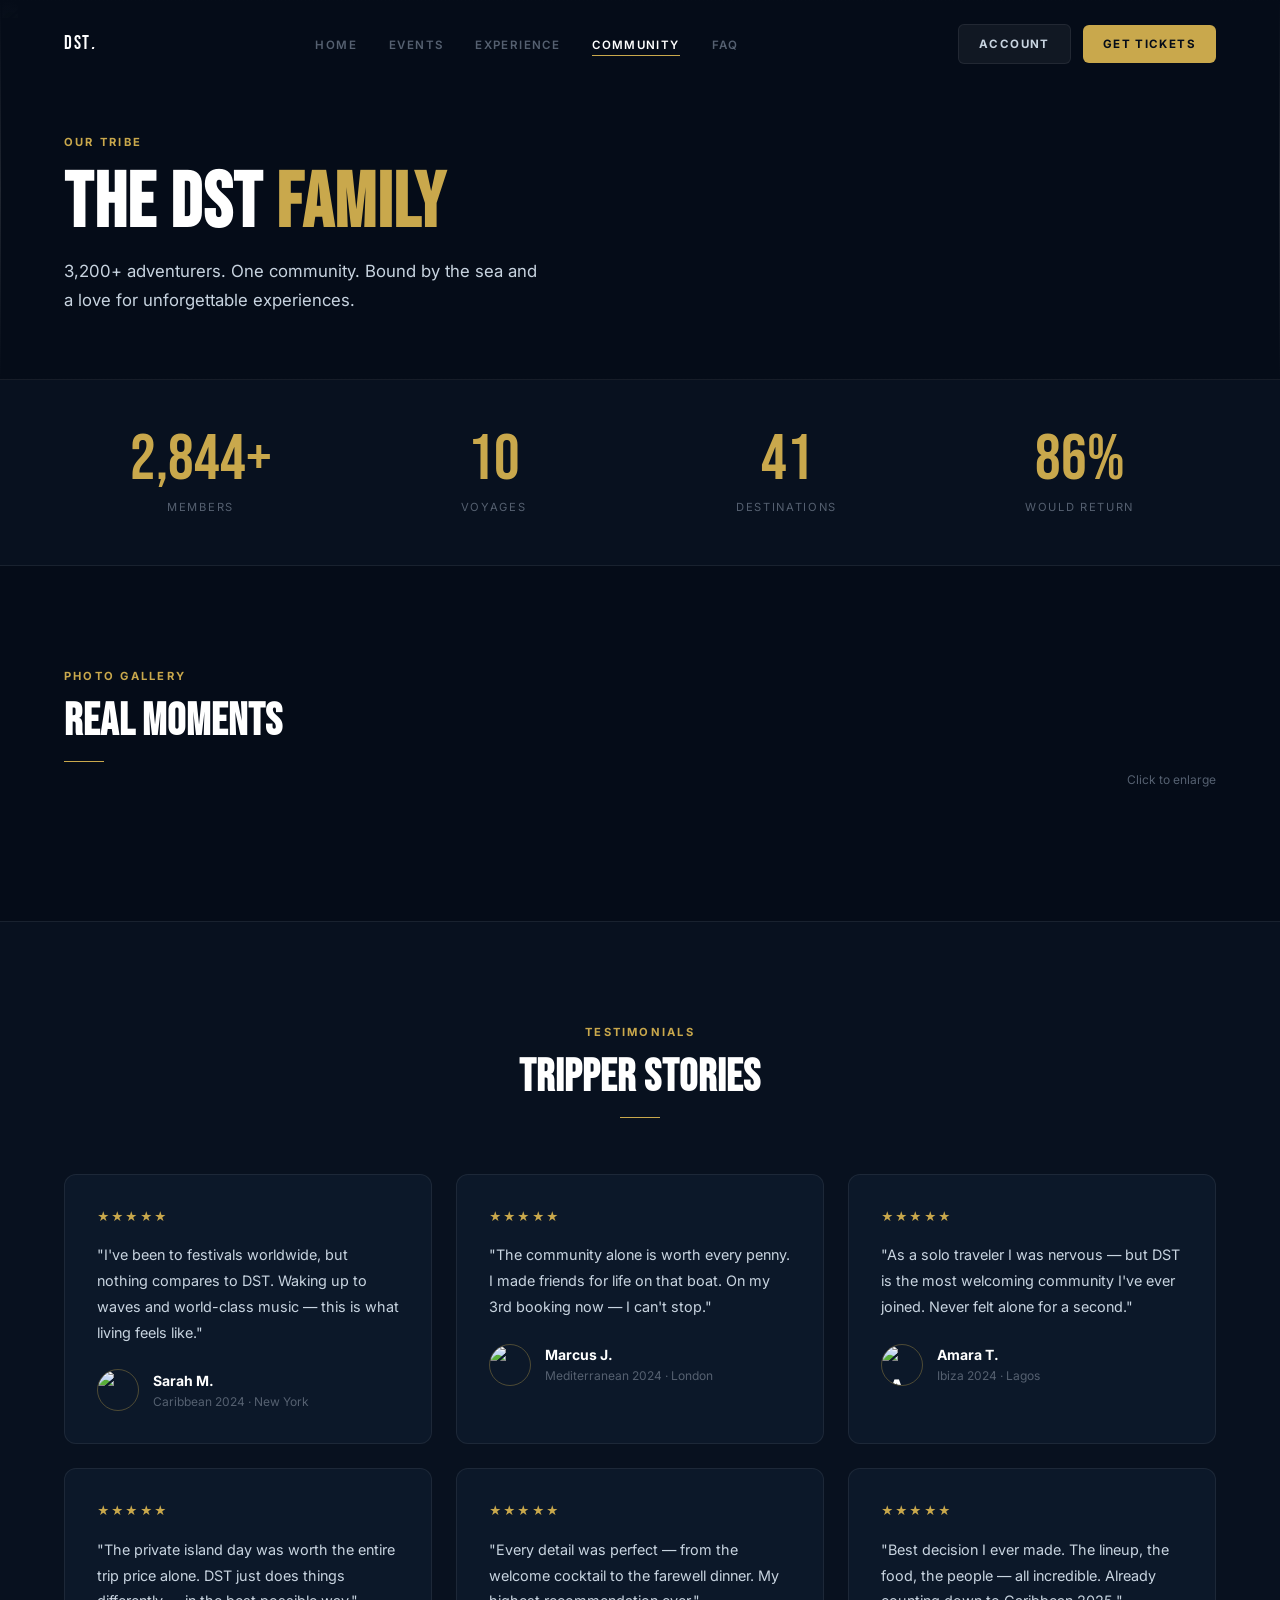
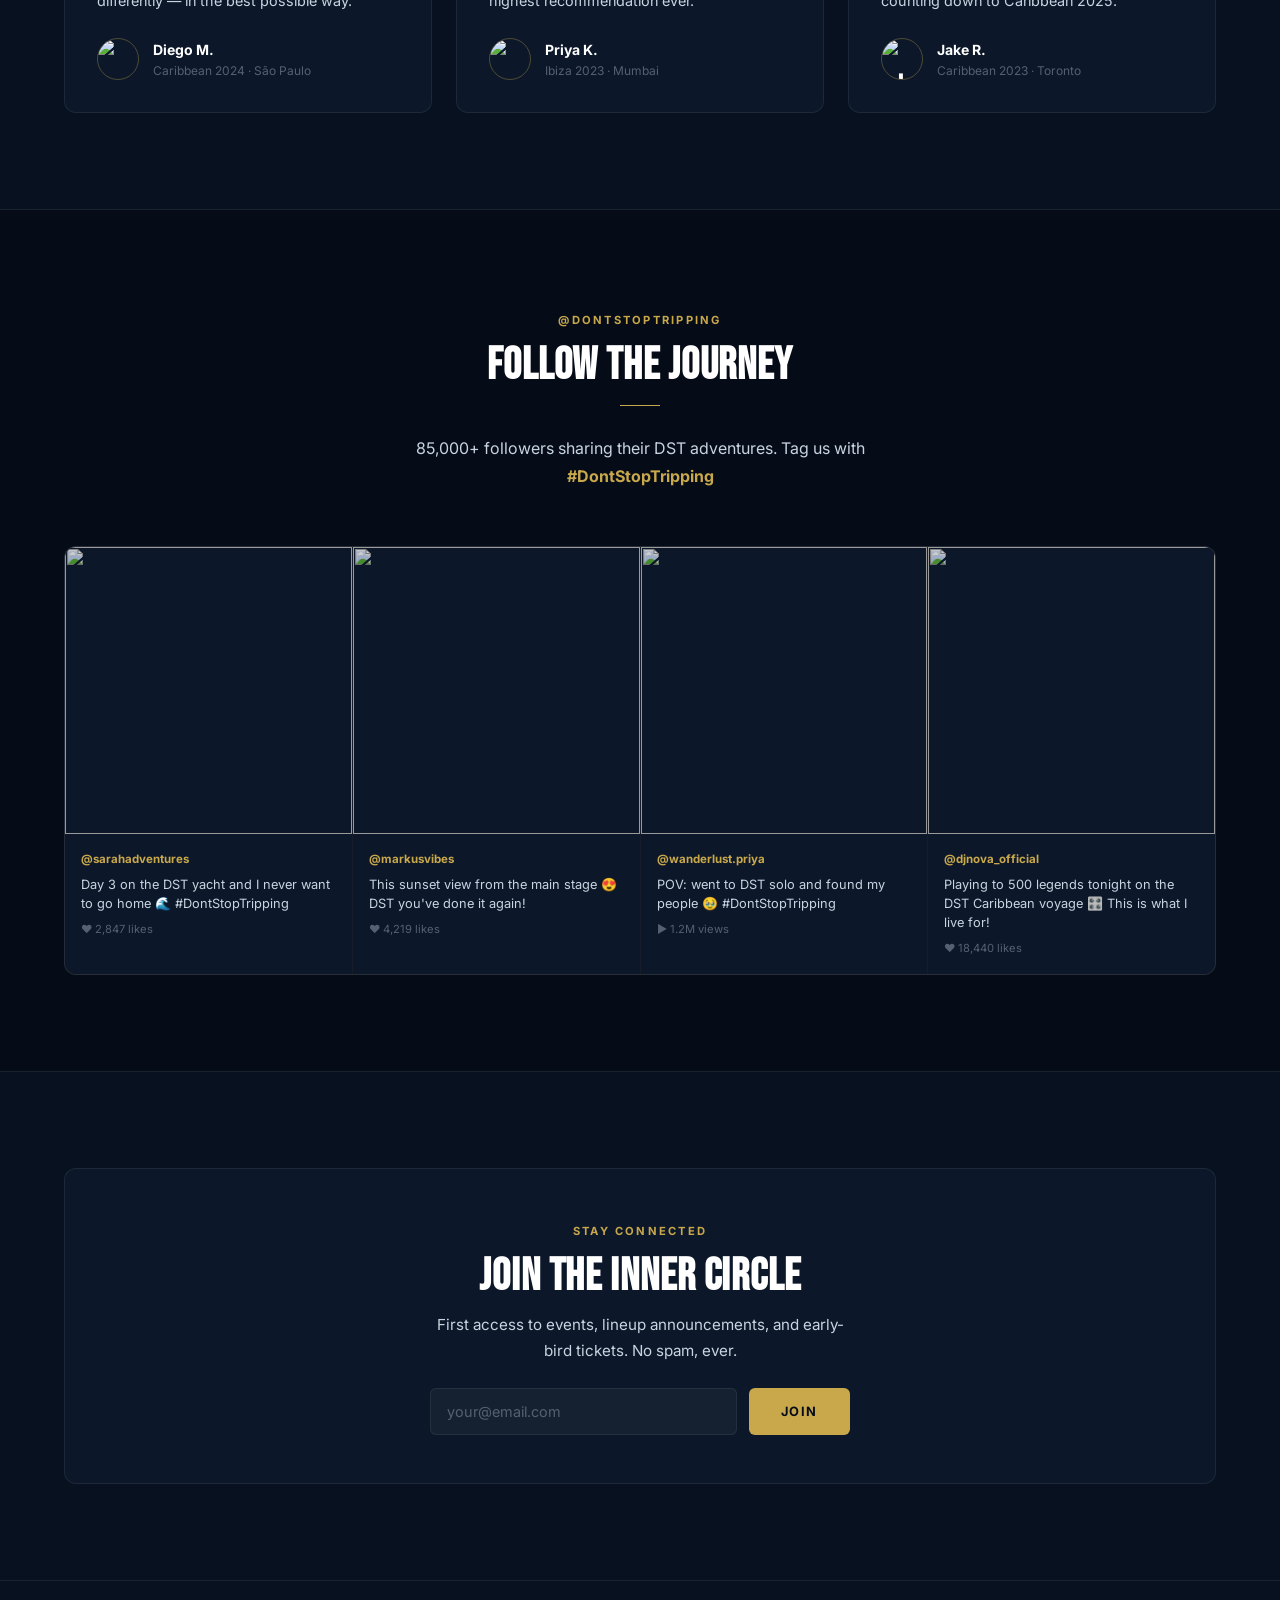
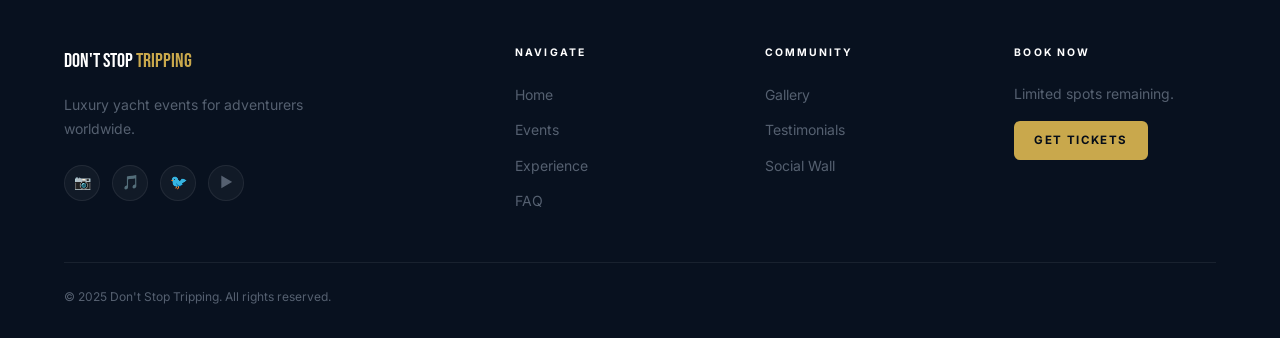
==== commit 9d91ba1a: "redesign: minimalist blue/white/gold, mobile-first responsive Full V2 redesign of all 6 pages (index" ====
--- a/community.html
+++ b/community.html
@@ -1,612 +1,299 @@
 <!DOCTYPE html>
 <html lang="en">
 <head>
-  <meta charset="UTF-8" />
-  <meta name="viewport" content="width=device-width, initial-scale=1.0" />
+  <meta charset="UTF-8"/>
+  <meta name="viewport" content="width=device-width, initial-scale=1.0"/>
   <title>Community — Don't Stop Tripping</title>
-  <meta name="description" content="Join the DST community. See photos, stories, and testimonials from our amazing family of trippers." />
-  <link rel="preconnect" href="https://fonts.googleapis.com" />
-  <link rel="preconnect" href="https://fonts.gstatic.com" crossorigin />
-  <link href="https://fonts.googleapis.com/css2?family=Bebas+Neue&family=Inter:wght@300;400;500;600;700&display=swap" rel="stylesheet" />
-  <script src="https://unpkg.com/feather-icons"></script>
-  <link rel="stylesheet" href="assets/css/main.css" />
+  <link rel="preconnect" href="https://fonts.googleapis.com"/>
+  <link rel="preconnect" href="https://fonts.gstatic.com" crossorigin/>
+  <link href="https://fonts.googleapis.com/css2?family=Bebas+Neue&family=Inter:wght@300;400;500;600;700&display=swap" rel="stylesheet"/>
+  <link rel="stylesheet" href="assets/css/main.css"/>
   <style>
-    .comm-hero {
-      height: 55vh;
-      min-height: 450px;
-      position: relative;
-      display: flex;
-      align-items: flex-end;
-      padding-bottom: 4rem;
-      overflow: hidden;
-    }
-
-    .comm-hero-bg { position: absolute; inset: 0; }
-    .comm-hero-bg img { width: 100%; height: 100%; object-fit: cover; opacity: 0.45; }
-    .comm-hero-overlay {
-      position: absolute;
-      inset: 0;
-      background: linear-gradient(180deg, rgba(10,10,10,0.1) 0%, rgba(10,10,10,0.9) 100%);
-    }
-
-    /* Masonry-style photo wall */
-    .photo-wall {
-      columns: 4;
-      column-gap: 1rem;
-    }
-
-    .photo-wall-item {
-      break-inside: avoid;
-      margin-bottom: 1rem;
-      border-radius: var(--radius);
-      overflow: hidden;
-      position: relative;
-      cursor: pointer;
-    }
-
-    .photo-wall-item img {
-      width: 100%;
-      display: block;
-      transition: transform 0.5s ease;
-    }
-
-    .photo-wall-item:hover img { transform: scale(1.04); }
-
-    .photo-wall-item-overlay {
-      position: absolute;
-      inset: 0;
-      background: linear-gradient(transparent 50%, rgba(10,10,10,0.9) 100%);
-      opacity: 0;
-      transition: var(--transition);
-      display: flex;
-      align-items: flex-end;
-      padding: 1rem;
-    }
-
-    .photo-wall-item:hover .photo-wall-item-overlay { opacity: 1; }
-
-    /* Social wall */
-    .social-wall {
-      display: grid;
-      grid-template-columns: repeat(4, 1fr);
-      gap: 1rem;
-    }
-
-    .social-post {
-      background: var(--dark-card);
-      border: 1px solid var(--border-color);
-      border-radius: var(--radius-lg);
-      overflow: hidden;
-      transition: var(--transition);
-      cursor: pointer;
-    }
-
-    .social-post:hover { border-color: rgba(123,44,191,0.4); transform: translateY(-4px); }
-
-    .social-post-img { aspect-ratio: 1; overflow: hidden; }
-    .social-post-img img { width: 100%; height: 100%; object-fit: cover; transition: transform 0.4s ease; }
-    .social-post:hover .social-post-img img { transform: scale(1.06); }
-
-    .social-post-body { padding: 1rem; }
-    .social-post-author { display: flex; align-items: center; gap: 0.6rem; margin-bottom: 0.75rem; }
-    .social-post-avatar { width: 36px; height: 36px; border-radius: 50%; object-fit: cover; border: 2px solid var(--electric-purple); }
-    .social-post-name { font-size: 0.875rem; font-weight: 600; }
-    .social-post-handle { font-size: 0.75rem; color: var(--text-muted); }
-    .social-post-caption { font-size: 0.85rem; color: var(--text-secondary); line-height: 1.5; }
-    .social-post-likes { font-size: 0.8rem; color: var(--text-muted); margin-top: 0.75rem; display: flex; align-items: center; gap: 0.4rem; }
-
-    /* Testimonials carousel */
-    .testimonial-carousel { position: relative; overflow: hidden; }
-    .testimonial-track { display: flex; gap: 1.5rem; transition: transform 0.5s ease; }
-    .testimonial-track .testimonial-card { flex: 0 0 calc(33.333% - 1rem); min-width: 300px; }
-    .carousel-controls { display: flex; gap: 0.75rem; justify-content: center; margin-top: 2rem; }
-    .carousel-btn { width: 44px; height: 44px; border-radius: 50%; background: var(--dark-card); border: 1px solid var(--border-color); color: var(--text-primary); font-size: 1rem; display: flex; align-items: center; justify-content: center; cursor: pointer; transition: var(--transition); }
-    .carousel-btn:hover { background: var(--electric-purple); border-color: var(--electric-purple); }
-
-    /* Trip highlights video */
-    .highlights-grid {
-      display: grid;
-      grid-template-columns: 2fr 1fr;
-      gap: 1.5rem;
-    }
-
-    .highlight-video {
-      position: relative;
-      border-radius: var(--radius-lg);
-      overflow: hidden;
-      aspect-ratio: 16/9;
-      cursor: pointer;
-    }
-
-    .highlight-video img { width: 100%; height: 100%; object-fit: cover; }
-    .highlight-video-play {
-      position: absolute;
-      inset: 0;
-      display: flex;
-      align-items: center;
-      justify-content: center;
-      background: rgba(0,0,0,0.3);
-      transition: var(--transition);
-    }
-    .highlight-video-play:hover { background: rgba(0,0,0,0.5); }
-    .play-btn-lg { width: 80px; height: 80px; border-radius: 50%; background: rgba(255,255,255,0.15); backdrop-filter: blur(10px); border: 2px solid rgba(255,255,255,0.3); display: flex; align-items: center; justify-content: center; font-size: 2rem; transition: var(--transition); }
-    .highlight-video:hover .play-btn-lg { background: var(--electric-purple); transform: scale(1.1); }
-
-    .highlight-thumbnails { display: flex; flex-direction: column; gap: 1rem; }
-    .highlight-thumb {
-      position: relative;
-      border-radius: var(--radius);
-      overflow: hidden;
-      aspect-ratio: 16/9;
-      cursor: pointer;
-    }
-    .highlight-thumb img { width: 100%; height: 100%; object-fit: cover; transition: transform 0.4s ease; }
-    .highlight-thumb:hover img { transform: scale(1.06); }
-    .highlight-thumb-overlay { position: absolute; inset: 0; background: rgba(0,0,0,0.4); display: flex; align-items: center; justify-content: center; font-size: 1.5rem; }
+    .page-hero { padding:8rem 0 4rem; border-bottom:1px solid var(--border); position:relative; overflow:hidden; }
+    .page-hero-bg { position:absolute; inset:0; }
+    .page-hero-bg img { width:100%; height:100%; object-fit:cover; opacity:0.15; }
+    .page-hero-bg::after { content:''; position:absolute; inset:0; background:linear-gradient(180deg,var(--bg) 0%,rgba(5,12,24,0) 50%,var(--bg) 100%); }
+    .page-hero-content { position:relative; z-index:1; }
+
+    /* Masonry */
+    .masonry { columns:4; column-gap:1px; }
+    .masonry-item { break-inside:avoid; margin-bottom:1px; overflow:hidden; position:relative; cursor:pointer; display:block; }
+    .masonry-item img { width:100%; display:block; filter:brightness(.8); transition:filter 0.4s,transform 0.5s var(--ease); }
+    .masonry-item:hover img { filter:brightness(1); transform:scale(1.02); }
+
+    /* Social grid */
+    .social-grid { display:grid; grid-template-columns:repeat(4,1fr); gap:1px; background:var(--border); border:1px solid var(--border); border-radius:var(--r-lg); overflow:hidden; }
+    .social-card { background:var(--bg-card); transition:background var(--t); }
+    .social-card:hover { background:var(--bg-2); }
+    .social-img { aspect-ratio:1; overflow:hidden; }
+    .social-img img { width:100%; height:100%; object-fit:cover; filter:brightness(.8); transition:filter 0.4s; }
+    .social-card:hover .social-img img { filter:brightness(1); }
+    .social-body { padding:1rem; }
+    .social-handle { font-size:0.72rem; font-weight:700; color:var(--gold); margin-bottom:0.4rem; }
+    .social-caption { font-size:0.8rem; color:var(--off-white); line-height:1.5; }
+    .social-stat { font-size:0.7rem; color:var(--muted); margin-top:0.5rem; }
 
     /* Newsletter */
-    .newsletter-section {
-      background: linear-gradient(135deg, rgba(11,60,93,0.8), rgba(123,44,191,0.8));
-      border-radius: var(--radius-lg);
-      padding: 3rem;
-      text-align: center;
-      position: relative;
-      overflow: hidden;
-    }
-
-    .newsletter-section::before {
-      content: '';
-      position: absolute;
-      inset: 0;
-      background: url('https://picsum.photos/seed/newsletter/1200/600') center/cover;
-      opacity: 0.08;
-    }
-
-    .newsletter-form {
-      display: flex;
-      gap: 0.75rem;
-      max-width: 480px;
-      margin: 1.5rem auto 0;
-    }
-
-    .newsletter-form input { flex: 1; }
-
-    @media (max-width: 1024px) {
-      .photo-wall { columns: 3; }
-      .social-wall { grid-template-columns: repeat(2, 1fr); }
-      .testimonial-track .testimonial-card { flex: 0 0 calc(50% - 0.75rem); }
-    }
-
-    @media (max-width: 768px) {
-      .photo-wall { columns: 2; }
-      .social-wall { grid-template-columns: repeat(2, 1fr); }
-      .highlights-grid { grid-template-columns: 1fr; }
-      .highlight-thumbnails { flex-direction: row; }
-      .newsletter-form { flex-direction: column; }
-      .testimonial-track .testimonial-card { flex: 0 0 85vw; }
-    }
-
-    @media (max-width: 480px) {
-      .photo-wall { columns: 2; }
-      .social-wall { grid-template-columns: 1fr; }
-    }
+    .newsletter { background:var(--bg-card); border:1px solid var(--border); border-radius:var(--r-lg); padding:3rem; text-align:center; }
+    .nl-form { display:flex; gap:0.75rem; max-width:420px; margin:1.5rem auto 0; }
+    .nl-form input { flex:1; }
+
+    @media(max-width:1024px) { .masonry { columns:3; } .social-grid { grid-template-columns:repeat(2,1fr); } }
+    @media(max-width:768px) { .masonry { columns:2; } }
   </style>
 </head>
 <body>
 
-<div id="loading-screen">
-  <div class="loading-logo">DST — COMMUNITY</div>
-  <div class="loading-bar-container"><div class="loading-bar"></div></div>
-</div>
-
-<div class="cursor-glow"></div>
+<div id="loader">
+  <div class="loader-logo">DST <em>— COMMUNITY</em></div>
+  <div class="loader-bar"><div class="loader-fill"></div></div>
+</div>
 
 <nav class="nav scrolled">
-  <div class="container">
-    <div class="nav-inner">
-      <a href="index.html" class="nav-logo">DON'T STOP TRIPPING</a>
-      <ul class="nav-links">
-        <li><a href="index.html" class="nav-link">Home</a></li>
-        <li><a href="events.html" class="nav-link">Events</a></li>
-        <li><a href="experience.html" class="nav-link">Experience</a></li>
-        <li><a href="community.html" class="nav-link active">Community</a></li>
-        <li><a href="faq.html" class="nav-link">FAQ</a></li>
-      </ul>
-      <div class="nav-actions">
-        <a href="dashboard.html" class="btn btn-ghost btn-sm">My Account</a>
-        <a href="events.html#tickets" class="btn btn-primary btn-sm">Get Tickets</a>
-      </div>
-      <div class="hamburger"><span></span><span></span><span></span></div>
-    </div>
-  </div>
+  <div class="wrap"><div class="nav-inner">
+    <a href="index.html" class="nav-logo">DST<em>.</em></a>
+    <ul class="nav-links">
+      <li><a href="index.html"      class="nav-link">Home</a></li>
+      <li><a href="events.html"     class="nav-link">Events</a></li>
+      <li><a href="experience.html" class="nav-link">Experience</a></li>
+      <li><a href="community.html"  class="nav-link active">Community</a></li>
+      <li><a href="faq.html"        class="nav-link">FAQ</a></li>
+    </ul>
+    <div class="nav-cta">
+      <a href="dashboard.html"      class="btn btn-ghost btn-sm">Account</a>
+      <a href="events.html#tickets" class="btn btn-gold btn-sm">Get Tickets</a>
+    </div>
+    <div class="hamburger"><span></span><span></span><span></span></div>
+  </div></div>
 </nav>
 
 <div class="mobile-nav">
-  <button class="mobile-nav-close">✕</button>
-  <a href="index.html" class="nav-link">Home</a>
-  <a href="events.html" class="nav-link">Events</a>
+  <a href="index.html"      class="nav-link">Home</a>
+  <a href="events.html"     class="nav-link">Events</a>
   <a href="experience.html" class="nav-link">Experience</a>
-  <a href="community.html" class="nav-link">Community</a>
-  <a href="faq.html" class="nav-link">FAQ</a>
-  <a href="events.html#tickets" class="btn btn-primary btn-lg">Get Tickets</a>
-</div>
-
-<!-- Community Hero -->
-<div class="comm-hero" style="padding-top:80px;">
-  <div class="comm-hero-bg">
-    <img src="https://picsum.photos/seed/community-hero/1920/900" alt="DST Community" />
-  </div>
-  <div class="comm-hero-overlay"></div>
-  <div class="container" style="position:relative;z-index:1;">
-    <span class="section-eyebrow">Our Tribe</span>
-    <h1 class="display-2">The DST <span class="gradient-text">Family</span></h1>
-    <p style="color:rgba(255,255,255,0.75);font-size:1.1rem;max-width:500px;margin-top:0.75rem;">
-      3,200+ adventurers. One community. Bound by the sea and a love for unforgettable experiences.
-    </p>
-  </div>
-</div>
-
-<!-- ===== STATS BAR ===== -->
-<div style="background:var(--dark-surface);border-bottom:1px solid var(--border-color);padding:2rem 0;">
-  <div class="container">
-    <div class="grid-4">
-      <div style="text-align:center;padding:1rem;">
-        <div class="counter-number" data-target="3200">0</div>
-        <div style="font-size:0.8rem;text-transform:uppercase;letter-spacing:0.1em;color:var(--text-secondary);margin-top:0.4rem;">Community Members</div>
-      </div>
-      <div style="text-align:center;padding:1rem;">
-        <div class="counter-number" data-target="12">0</div>
-        <div style="font-size:0.8rem;text-transform:uppercase;letter-spacing:0.1em;color:var(--text-secondary);margin-top:0.4rem;">Voyages Completed</div>
-      </div>
-      <div style="text-align:center;padding:1rem;">
-        <div class="counter-number" data-target="47">0</div>
-        <div style="font-size:0.8rem;text-transform:uppercase;letter-spacing:0.1em;color:var(--text-secondary);margin-top:0.4rem;">Destinations Explored</div>
-      </div>
-      <div style="text-align:center;padding:1rem;">
-        <div class="counter-number" data-target="18500">0</div>
-        <div style="font-size:0.8rem;text-transform:uppercase;letter-spacing:0.1em;color:var(--text-secondary);margin-top:0.4rem;">Memories Made</div>
-      </div>
-    </div>
-  </div>
-</div>
-
-<!-- ===== PHOTO WALL ===== -->
-<section class="section-pad" id="gallery">
-  <div class="container">
-    <div class="section-header centered reveal">
-      <span class="section-eyebrow">Captured Moments</span>
-      <h2 class="section-title">Photo <span class="gradient-text">Gallery</span></h2>
-      <div class="divider centered"></div>
-      <p class="section-subtitle">Real photos from real trips. This is what DST looks and feels like.</p>
-    </div>
-
-    <!-- Filter Tabs -->
-    <div class="tabs" style="justify-content:center;margin-bottom:2rem;" data-tab-group="gallery">
-      <button class="tab-btn active" data-tab="all">All Photos</button>
-      <button class="tab-btn" data-tab="parties">Parties</button>
-      <button class="tab-btn" data-tab="destinations">Destinations</button>
-      <button class="tab-btn" data-tab="vibes">Vibes</button>
-    </div>
-
-    <div class="photo-wall reveal">
-      <div class="photo-wall-item">
-        <img src="https://picsum.photos/seed/photo1/400/600" alt="Party on deck" />
-        <div class="photo-wall-item-overlay"><span class="badge badge-purple">Ibiza 2024</span></div>
-      </div>
-      <div class="photo-wall-item">
-        <img src="https://picsum.photos/seed/photo2/400/300" alt="Island beach" />
-        <div class="photo-wall-item-overlay"><span class="badge badge-orange">Caribbean 2024</span></div>
-      </div>
-      <div class="photo-wall-item">
-        <img src="https://picsum.photos/seed/photo3/400/500" alt="DJ set" />
-        <div class="photo-wall-item-overlay"><span class="badge badge-aqua">Med 2023</span></div>
-      </div>
-      <div class="photo-wall-item">
-        <img src="https://picsum.photos/seed/photo4/400/400" alt="Sunset" />
-        <div class="photo-wall-item-overlay"><span class="badge badge-gold">Sunset Session</span></div>
-      </div>
-
-      <div class="photo-wall-item">
-        <img src="https://picsum.photos/seed/photo5/400/500" alt="Crowd" />
-        <div class="photo-wall-item-overlay"><span class="badge badge-purple">Main Stage</span></div>
-      </div>
-      <div class="photo-wall-item">
-        <img src="https://picsum.photos/seed/photo6/400/300" alt="Ocean view" />
-        <div class="photo-wall-item-overlay"><span class="badge badge-aqua">Open Ocean</span></div>
-      </div>
-      <div class="photo-wall-item">
-        <img src="https://picsum.photos/seed/photo7/400/600" alt="Friends on yacht" />
-        <div class="photo-wall-item-overlay"><span class="badge badge-orange">Friendships</span></div>
-      </div>
-      <div class="photo-wall-item">
-        <img src="https://picsum.photos/seed/photo8/400/350" alt="Night party" />
-        <div class="photo-wall-item-overlay"><span class="badge badge-purple">Night Life</span></div>
-      </div>
-
-      <div class="photo-wall-item">
-        <img src="https://picsum.photos/seed/photo9/400/450" alt="Snorkeling" />
-        <div class="photo-wall-item-overlay"><span class="badge badge-aqua">Adventure</span></div>
-      </div>
-      <div class="photo-wall-item">
-        <img src="https://picsum.photos/seed/photo10/400/600" alt="Gourmet dining" />
-        <div class="photo-wall-item-overlay"><span class="badge badge-gold">Dining</span></div>
-      </div>
-      <div class="photo-wall-item">
-        <img src="https://picsum.photos/seed/photo11/400/300" alt="Beach party" />
-        <div class="photo-wall-item-overlay"><span class="badge badge-orange">Beach Party</span></div>
-      </div>
-      <div class="photo-wall-item">
-        <img src="https://picsum.photos/seed/photo12/400/500" alt="Yoga" />
-        <div class="photo-wall-item-overlay"><span class="badge badge-aqua">Wellness</span></div>
-      </div>
+  <a href="community.html"  class="nav-link">Community</a>
+  <a href="faq.html"        class="nav-link">FAQ</a>
+  <a href="events.html#tickets" class="btn btn-gold btn-lg" style="margin-top:1rem;">Get Tickets</a>
+</div>
+
+<!-- Hero -->
+<div class="page-hero">
+  <div class="page-hero-bg"><img src="https://picsum.photos/seed/comm-hero/1920/600" alt=""/></div>
+  <div class="wrap page-hero-content">
+    <span class="eyebrow">Our Tribe</span>
+    <h1 class="d2">The DST <span style="color:var(--gold);">Family</span></h1>
+    <p style="color:var(--off-white); font-size:1.05rem; max-width:480px; margin-top:0.75rem; line-height:1.75;">3,200+ adventurers. One community. Bound by the sea and a love for unforgettable experiences.</p>
+  </div>
+</div>
+
+<!-- Stats -->
+<div style="background:var(--bg-2); border-bottom:1px solid var(--border); padding:2rem 0;">
+  <div class="wrap">
+    <div class="g4 reveal">
+      <div style="text-align:center; padding:1rem;">
+        <div class="stat-num"><span data-target="3200">0</span><span style="color:var(--gold);">+</span></div>
+        <div class="stat-label">Members</div>
+      </div>
+      <div style="text-align:center; padding:1rem;">
+        <div class="stat-num"><span data-target="12">0</span></div>
+        <div class="stat-label">Voyages</div>
+      </div>
+      <div style="text-align:center; padding:1rem;">
+        <div class="stat-num"><span data-target="47">0</span></div>
+        <div class="stat-label">Destinations</div>
+      </div>
+      <div style="text-align:center; padding:1rem;">
+        <div class="stat-num"><span data-target="98">0</span><span style="color:var(--gold);">%</span></div>
+        <div class="stat-label">Would Return</div>
+      </div>
+    </div>
+  </div>
+</div>
+
+<!-- Gallery -->
+<section class="sec">
+  <div class="wrap">
+    <div class="sec-hd reveal" style="display:flex; align-items:flex-end; justify-content:space-between; flex-wrap:wrap; gap:1rem; margin-bottom:2rem;">
+      <div>
+        <span class="eyebrow">Photo Gallery</span>
+        <h2 class="d3">Real Moments</h2>
+        <div class="rule-gold"></div>
+      </div>
+      <span style="font-size:0.75rem; color:var(--muted);">Click to enlarge</span>
+    </div>
+    <div class="masonry reveal">
+      <div class="masonry-item"><img src="https://picsum.photos/seed/m1/400/600" alt=""/></div>
+      <div class="masonry-item"><img src="https://picsum.photos/seed/m2/400/300" alt=""/></div>
+      <div class="masonry-item"><img src="https://picsum.photos/seed/m3/400/500" alt=""/></div>
+      <div class="masonry-item"><img src="https://picsum.photos/seed/m4/400/400" alt=""/></div>
+      <div class="masonry-item"><img src="https://picsum.photos/seed/m5/400/500" alt=""/></div>
+      <div class="masonry-item"><img src="https://picsum.photos/seed/m6/400/300" alt=""/></div>
+      <div class="masonry-item"><img src="https://picsum.photos/seed/m7/400/600" alt=""/></div>
+      <div class="masonry-item"><img src="https://picsum.photos/seed/m8/400/350" alt=""/></div>
+      <div class="masonry-item"><img src="https://picsum.photos/seed/m9/400/450" alt=""/></div>
+      <div class="masonry-item"><img src="https://picsum.photos/seed/m10/400/600" alt=""/></div>
+      <div class="masonry-item"><img src="https://picsum.photos/seed/m11/400/300" alt=""/></div>
+      <div class="masonry-item"><img src="https://picsum.photos/seed/m12/400/500" alt=""/></div>
     </div>
   </div>
 </section>
 
-<!-- ===== TRIP HIGHLIGHTS VIDEO ===== -->
-<section class="section-pad" style="background:var(--dark-surface);" id="highlights">
-  <div class="container">
-    <div class="section-header reveal">
-      <span class="section-eyebrow">Relive The Magic</span>
-      <h2 class="section-title">Trip <span class="gradient-text">Highlights</span></h2>
-      <div class="divider"></div>
-    </div>
-
-    <div class="highlights-grid reveal">
-      <div class="highlight-video">
-        <img src="https://picsum.photos/seed/highlight-main/800/500" alt="Caribbean Odyssey Highlights" />
-        <div class="highlight-video-play">
-          <div class="play-btn-lg">▶</div>
-        </div>
-        <div style="position:absolute;bottom:1.5rem;left:1.5rem;z-index:2;">
-          <div style="font-family:var(--font-display);font-size:1.5rem;margin-bottom:0.25rem;">Caribbean Odyssey 2024</div>
-          <div style="font-size:0.85rem;color:rgba(255,255,255,0.65);">Official Aftermovie · 8:32</div>
-        </div>
-      </div>
-
-      <div class="highlight-thumbnails">
-        <div class="highlight-thumb">
-          <img src="https://picsum.photos/seed/highlight2/400/250" alt="Ibiza 2024" />
-          <div class="highlight-thumb-overlay">▶</div>
-          <div style="position:absolute;bottom:0.75rem;left:0.75rem;">
-            <div style="font-family:var(--font-display);font-size:1rem;">Ibiza Adventure 2024</div>
-            <div style="font-size:0.75rem;color:rgba(255,255,255,0.6);">4:15</div>
-          </div>
-        </div>
-        <div class="highlight-thumb">
-          <img src="https://picsum.photos/seed/highlight3/400/250" alt="Med 2023" />
-          <div class="highlight-thumb-overlay">▶</div>
-          <div style="position:absolute;bottom:0.75rem;left:0.75rem;">
-            <div style="font-family:var(--font-display);font-size:1rem;">Mediterranean 2023</div>
-            <div style="font-size:0.75rem;color:rgba(255,255,255,0.6);">6:48</div>
-          </div>
-        </div>
-        <div class="highlight-thumb">
-          <img src="https://picsum.photos/seed/highlight4/400/250" alt="Best Moments" />
-          <div class="highlight-thumb-overlay">▶</div>
-          <div style="position:absolute;bottom:0.75rem;left:0.75rem;">
-            <div style="font-family:var(--font-display);font-size:1rem;">Best Moments 2022–24</div>
-            <div style="font-size:0.75rem;color:rgba(255,255,255,0.6);">12:03</div>
-          </div>
+<!-- Testimonials -->
+<section class="sec" style="background:var(--bg-2); border-top:1px solid var(--border); border-bottom:1px solid var(--border);">
+  <div class="wrap">
+    <div class="sec-hd center reveal">
+      <span class="eyebrow">Testimonials</span>
+      <h2 class="d3">Tripper Stories</h2>
+      <div class="rule-gold center"></div>
+    </div>
+    <div class="g3">
+      <div class="testi-card reveal d1">
+        <div class="testi-stars">★★★★★</div>
+        <p class="testi-text">"I've been to festivals worldwide, but nothing compares to DST. Waking up to waves and world-class music — this is what living feels like."</p>
+        <div class="testi-author">
+          <img class="testi-avatar" src="https://picsum.photos/seed/t1/80/80" alt="Sarah M."/>
+          <div><div class="testi-name">Sarah M.</div><div class="testi-info">Caribbean 2024 · New York</div></div>
+        </div>
+      </div>
+      <div class="testi-card reveal d2">
+        <div class="testi-stars">★★★★★</div>
+        <p class="testi-text">"The community alone is worth every penny. I made friends for life on that boat. On my 3rd booking now — I can't stop."</p>
+        <div class="testi-author">
+          <img class="testi-avatar" src="https://picsum.photos/seed/t2/80/80" alt="Marcus J."/>
+          <div><div class="testi-name">Marcus J.</div><div class="testi-info">Mediterranean 2024 · London</div></div>
+        </div>
+      </div>
+      <div class="testi-card reveal d3">
+        <div class="testi-stars">★★★★★</div>
+        <p class="testi-text">"As a solo traveler I was nervous — but DST is the most welcoming community I've ever joined. Never felt alone for a second."</p>
+        <div class="testi-author">
+          <img class="testi-avatar" src="https://picsum.photos/seed/t4/80/80" alt="Amara T."/>
+          <div><div class="testi-name">Amara T.</div><div class="testi-info">Ibiza 2024 · Lagos</div></div>
+        </div>
+      </div>
+      <div class="testi-card reveal d1">
+        <div class="testi-stars">★★★★★</div>
+        <p class="testi-text">"The private island day was worth the entire trip price alone. DST just does things differently — in the best possible way."</p>
+        <div class="testi-author">
+          <img class="testi-avatar" src="https://picsum.photos/seed/t5/80/80" alt="Diego M."/>
+          <div><div class="testi-name">Diego M.</div><div class="testi-info">Caribbean 2024 · São Paulo</div></div>
+        </div>
+      </div>
+      <div class="testi-card reveal d2">
+        <div class="testi-stars">★★★★★</div>
+        <p class="testi-text">"Every detail was perfect — from the welcome cocktail to the farewell dinner. My highest recommendation ever."</p>
+        <div class="testi-author">
+          <img class="testi-avatar" src="https://picsum.photos/seed/t3/80/80" alt="Priya K."/>
+          <div><div class="testi-name">Priya K.</div><div class="testi-info">Ibiza 2023 · Mumbai</div></div>
+        </div>
+      </div>
+      <div class="testi-card reveal d3">
+        <div class="testi-stars">★★★★★</div>
+        <p class="testi-text">"Best decision I ever made. The lineup, the food, the people — all incredible. Already counting down to Caribbean 2025."</p>
+        <div class="testi-author">
+          <img class="testi-avatar" src="https://picsum.photos/seed/t6/80/80" alt="Jake R."/>
+          <div><div class="testi-name">Jake R.</div><div class="testi-info">Caribbean 2023 · Toronto</div></div>
         </div>
       </div>
     </div>
   </div>
 </section>
 
-<!-- ===== TESTIMONIALS CAROUSEL ===== -->
-<section class="section-pad" id="testimonials">
-  <div class="container">
-    <div class="section-header centered reveal">
-      <span class="section-eyebrow">Real Stories</span>
-      <h2 class="section-title">Tripper <span class="gradient-text">Testimonials</span></h2>
-      <div class="divider centered"></div>
-    </div>
-
-    <div class="testimonial-carousel reveal">
-      <div class="testimonial-track" id="testimonial-track">
-        <div class="testimonial-card">
-          <div class="stars">★★★★★</div>
-          <p class="testimonial-text">"I've been to festivals all over the world, but nothing compares to DST. Waking up to the sound of waves and an open bar — this is what living feels like."</p>
-          <div class="testimonial-author">
-            <img class="testimonial-avatar" src="https://picsum.photos/seed/t1/100/100" alt="Sarah M." />
-            <div>
-              <div class="testimonial-name">Sarah M.</div>
-              <div class="testimonial-role">Caribbean Odyssey 2024 · 🇺🇸 New York</div>
-            </div>
-          </div>
-        </div>
-
-        <div class="testimonial-card">
-          <div class="stars">★★★★★</div>
-          <p class="testimonial-text">"The community alone is worth the price of admission. I made friends for life on that boat. Already booked my 3rd trip — I literally cannot stop tripping!"</p>
-          <div class="testimonial-author">
-            <img class="testimonial-avatar" src="https://picsum.photos/seed/t2/100/100" alt="Marcus J." />
-            <div>
-              <div class="testimonial-name">Marcus J.</div>
-              <div class="testimonial-role">Mediterranean 2024 · 🇬🇧 London</div>
-            </div>
-          </div>
-        </div>
-
-        <div class="testimonial-card">
-          <div class="stars">★★★★★</div>
-          <p class="testimonial-text">"The attention to detail blew me away. From the welcome party to the farewell dinner, every single moment was magical. My highest recommendation!"</p>
-          <div class="testimonial-author">
-            <img class="testimonial-avatar" src="https://picsum.photos/seed/t3/100/100" alt="Priya K." />
-            <div>
-              <div class="testimonial-name">Priya K.</div>
-              <div class="testimonial-role">Ibiza Adventure 2023 · 🇮🇳 Mumbai</div>
-            </div>
-          </div>
-        </div>
-
-        <div class="testimonial-card">
-          <div class="stars">★★★★★</div>
-          <p class="testimonial-text">"This isn't just a party on a boat — it's a life-changing experience. The lineup was incredible, the food was insane, and the people... I found my tribe."</p>
-          <div class="testimonial-author">
-            <img class="testimonial-avatar" src="https://picsum.photos/seed/t4/100/100" alt="Jake R." />
-            <div>
-              <div class="testimonial-name">Jake R.</div>
-              <div class="testimonial-role">Caribbean Odyssey 2023 · 🇨🇦 Toronto</div>
-            </div>
-          </div>
-        </div>
-
-        <div class="testimonial-card">
-          <div class="stars">★★★★★</div>
-          <p class="testimonial-text">"As a solo traveler, I was nervous. But DST's community is the most welcoming thing I've ever experienced. I never felt alone for a single second."</p>
-          <div class="testimonial-author">
-            <img class="testimonial-avatar" src="https://picsum.photos/seed/t5/100/100" alt="Amara T." />
-            <div>
-              <div class="testimonial-name">Amara T.</div>
-              <div class="testimonial-role">Ibiza 2024 · 🇳🇬 Lagos</div>
-            </div>
-          </div>
-        </div>
-
-        <div class="testimonial-card">
-          <div class="stars">★★★★★</div>
-          <p class="testimonial-text">"The private island day was worth the entire trip price alone. I've never seen anything so beautiful in my life. DST just does things differently."</p>
-          <div class="testimonial-author">
-            <img class="testimonial-avatar" src="https://picsum.photos/seed/t6/100/100" alt="Diego M." />
-            <div>
-              <div class="testimonial-name">Diego M.</div>
-              <div class="testimonial-role">Caribbean 2024 · 🇧🇷 São Paulo</div>
-            </div>
-          </div>
-        </div>
-      </div>
-
-      <div class="carousel-controls">
-        <button class="carousel-btn" onclick="scrollCarousel(-1)">←</button>
-        <button class="carousel-btn" onclick="scrollCarousel(1)">→</button>
+<!-- Social Wall -->
+<section class="sec">
+  <div class="wrap">
+    <div class="sec-hd center reveal">
+      <span class="eyebrow">@DontStopTripping</span>
+      <h2 class="d3">Follow the Journey</h2>
+      <div class="rule-gold center"></div>
+      <p>85,000+ followers sharing their DST adventures. Tag us with <strong style="color:var(--gold);">#DontStopTripping</strong></p>
+    </div>
+    <div class="social-grid reveal">
+      <div class="social-card">
+        <div class="social-img"><img src="https://picsum.photos/seed/soc1/400/400" alt=""/></div>
+        <div class="social-body">
+          <div class="social-handle">@sarahadventures</div>
+          <div class="social-caption">Day 3 on the DST yacht and I never want to go home 🌊 #DontStopTripping</div>
+          <div class="social-stat">❤️ 2,847 likes</div>
+        </div>
+      </div>
+      <div class="social-card">
+        <div class="social-img"><img src="https://picsum.photos/seed/soc2/400/400" alt=""/></div>
+        <div class="social-body">
+          <div class="social-handle">@markusvibes</div>
+          <div class="social-caption">This sunset view from the main stage 😍 DST you've done it again!</div>
+          <div class="social-stat">❤️ 4,219 likes</div>
+        </div>
+      </div>
+      <div class="social-card">
+        <div class="social-img"><img src="https://picsum.photos/seed/soc3/400/400" alt=""/></div>
+        <div class="social-body">
+          <div class="social-handle">@wanderlust.priya</div>
+          <div class="social-caption">POV: went to DST solo and found my people 🥹 #DontStopTripping</div>
+          <div class="social-stat">▶️ 1.2M views</div>
+        </div>
+      </div>
+      <div class="social-card">
+        <div class="social-img"><img src="https://picsum.photos/seed/soc4/400/400" alt=""/></div>
+        <div class="social-body">
+          <div class="social-handle">@djnova_official</div>
+          <div class="social-caption">Playing to 500 legends tonight on the DST Caribbean voyage 🎛️ This is what I live for!</div>
+          <div class="social-stat">❤️ 18,440 likes</div>
+        </div>
       </div>
     </div>
   </div>
 </section>
 
-<!-- ===== SOCIAL WALL ===== -->
-<section class="section-pad" style="background:var(--dark-surface);" id="social">
-  <div class="container">
-    <div class="section-header centered reveal">
-      <span class="section-eyebrow">@DontStopTripping</span>
-      <h2 class="section-title">Follow the <span class="gradient-text">Journey</span></h2>
-      <div class="divider centered"></div>
-      <p class="section-subtitle">Join 85,000+ followers sharing their DST adventures. Tag us with #DontStopTripping.</p>
-    </div>
-
-    <div class="social-wall reveal">
-      <div class="social-post">
-        <div class="social-post-img"><img src="https://picsum.photos/seed/social1/400/400" alt="Instagram post" /></div>
-        <div class="social-post-body">
-          <div class="social-post-author">
-            <img class="social-post-avatar" src="https://picsum.photos/seed/ua1/80/80" alt="User" />
-            <div><div class="social-post-name">@sarahadventures</div><div class="social-post-handle">Instagram</div></div>
-          </div>
-          <div class="social-post-caption">Day 3 on the DST yacht and I don't want to go home 🌊🎵 #DontStopTripping #YachtLife</div>
-          <div class="social-post-likes">❤️ 2,847 likes</div>
-        </div>
-      </div>
-
-      <div class="social-post">
-        <div class="social-post-img"><img src="https://picsum.photos/seed/social2/400/400" alt="Instagram post" /></div>
-        <div class="social-post-body">
-          <div class="social-post-author">
-            <img class="social-post-avatar" src="https://picsum.photos/seed/ua2/80/80" alt="User" />
-            <div><div class="social-post-name">@markusvibes</div><div class="social-post-handle">Instagram</div></div>
-          </div>
-          <div class="social-post-caption">This view from the main stage at sunset 😍 DST you've done it again! #OceanParty</div>
-          <div class="social-post-likes">❤️ 4,219 likes</div>
-        </div>
-      </div>
-
-      <div class="social-post">
-        <div class="social-post-img"><img src="https://picsum.photos/seed/social3/400/400" alt="TikTok post" /></div>
-        <div class="social-post-body">
-          <div class="social-post-author">
-            <img class="social-post-avatar" src="https://picsum.photos/seed/ua3/80/80" alt="User" />
-            <div><div class="social-post-name">@wanderlust.priya</div><div class="social-post-handle">TikTok</div></div>
-          </div>
-          <div class="social-post-caption">POV: you went to DST as a solo traveler and found your people 🥹❤️ #DontStopTripping</div>
-          <div class="social-post-likes">▶️ 1.2M views</div>
-        </div>
-      </div>
-
-      <div class="social-post">
-        <div class="social-post-img"><img src="https://picsum.photos/seed/social4/400/400" alt="Instagram post" /></div>
-        <div class="social-post-body">
-          <div class="social-post-author">
-            <img class="social-post-avatar" src="https://picsum.photos/seed/ua4/80/80" alt="User" />
-            <div><div class="social-post-name">@djnova_official</div><div class="social-post-handle">Instagram</div></div>
-          </div>
-          <div class="social-post-caption">Playing to 500 legends tonight on the DST Caribbean voyage 🎛️🌊 This is what I live for!</div>
-          <div class="social-post-likes">❤️ 18,440 likes</div>
-        </div>
-      </div>
-    </div>
-
-    <div style="text-align:center;margin-top:2rem;" class="reveal">
-      <a href="#" class="btn btn-ghost">Follow @DontStopTripping →</a>
+<!-- Newsletter -->
+<section class="sec" style="background:var(--bg-2); border-top:1px solid var(--border);">
+  <div class="wrap">
+    <div class="newsletter reveal">
+      <span class="eyebrow">Stay Connected</span>
+      <h2 class="d3" style="margin-bottom:0.75rem;">Join the Inner Circle</h2>
+      <p style="color:var(--off-white); max-width:420px; margin:0 auto; line-height:1.7; font-size:0.95rem;">First access to events, lineup announcements, and early-bird tickets. No spam, ever.</p>
+      <form class="nl-form" onsubmit="handleNewsletter(event)">
+        <input type="email" class="form-input" placeholder="your@email.com" required/>
+        <button type="submit" class="btn btn-gold">Join</button>
+      </form>
     </div>
   </div>
 </section>
 
-<!-- ===== JOIN COMMUNITY ===== -->
-<section class="section-pad">
-  <div class="container">
-    <div class="newsletter-section reveal">
-      <div style="position:relative;z-index:1;">
-        <span class="section-eyebrow" style="color:var(--gold-accent);">Stay Connected</span>
-        <h2 style="font-family:var(--font-display);font-size:clamp(2rem,4vw,3rem);margin-bottom:1rem;">Join the DST <span class="gradient-text">Inner Circle</span></h2>
-        <p style="color:rgba(255,255,255,0.7);max-width:480px;margin:0 auto;line-height:1.7;">
-          Be the first to know about new events, lineup announcements, early-bird tickets, and exclusive community updates.
-        </p>
-        <form class="newsletter-form" onsubmit="handleNewsletterSubmit(event)">
-          <input type="email" class="form-input" placeholder="your@email.com" required />
-          <button type="submit" class="btn btn-primary">Join Now</button>
-        </form>
-        <p style="font-size:0.8rem;color:rgba(255,255,255,0.4);margin-top:0.75rem;">No spam. Unsubscribe anytime.</p>
-      </div>
-    </div>
-  </div>
-</section>
-
 <footer class="footer">
-  <div class="container">
+  <div class="wrap">
     <div class="footer-grid">
       <div>
-        <div class="footer-logo">DON'T STOP TRIPPING</div>
+        <div class="footer-logo">DON'T STOP <em>TRIPPING</em></div>
         <p class="footer-desc">Luxury yacht events for adventurers worldwide.</p>
-        <div class="social-links">
-          <a href="#" class="social-link">📷</a>
-          <a href="#" class="social-link">🎵</a>
-          <a href="#" class="social-link">🐦</a>
-          <a href="#" class="social-link">▶️</a>
-        </div>
+        <div class="footer-social">
+          <a href="#" class="footer-social-link">📷</a>
+          <a href="#" class="footer-social-link">🎵</a>
+          <a href="#" class="footer-social-link">🐦</a>
+          <a href="#" class="footer-social-link">▶</a>
+        </div>
+      </div>
+      <div>
+        <div class="footer-heading">Navigate</div>
+        <ul class="footer-links">
+          <li><a href="index.html"      class="footer-link">Home</a></li>
+          <li><a href="events.html"     class="footer-link">Events</a></li>
+          <li><a href="experience.html" class="footer-link">Experience</a></li>
+          <li><a href="faq.html"        class="footer-link">FAQ</a></li>
+        </ul>
       </div>
       <div>
         <div class="footer-heading">Community</div>
         <ul class="footer-links">
-          <li><a href="#gallery" class="footer-link">Photo Gallery</a></li>
-          <li><a href="#highlights" class="footer-link">Trip Highlights</a></li>
-          <li><a href="#testimonials" class="footer-link">Testimonials</a></li>
-          <li><a href="#social" class="footer-link">Social Wall</a></li>
+          <li><a href="#" class="footer-link">Gallery</a></li>
+          <li><a href="#" class="footer-link">Testimonials</a></li>
+          <li><a href="#" class="footer-link">Social Wall</a></li>
         </ul>
       </div>
       <div>
-        <div class="footer-heading">Navigate</div>
-        <ul class="footer-links">
-          <li><a href="index.html" class="footer-link">Home</a></li>
-          <li><a href="events.html" class="footer-link">Events</a></li>
-          <li><a href="experience.html" class="footer-link">Experience</a></li>
-          <li><a href="faq.html" class="footer-link">FAQ</a></li>
-        </ul>
-      </div>
-      <div>
-        <div class="footer-heading">Get Involved</div>
-        <p style="font-size:0.875rem;color:var(--text-secondary);margin-bottom:1rem;line-height:1.6;">Have photos to share? Stories to tell? Join the community.</p>
-        <a href="events.html#tickets" class="btn btn-primary btn-sm">Join DST</a>
+        <div class="footer-heading">Book Now</div>
+        <p style="font-size:0.875rem; color:var(--muted); margin-bottom:1rem; line-height:1.7;">Limited spots remaining.</p>
+        <a href="events.html#tickets" class="btn btn-gold btn-sm">Get Tickets</a>
       </div>
     </div>
     <div class="footer-bottom">
@@ -616,38 +303,30 @@
 </footer>
 
 <div class="sticky-cta">
-  <a href="events.html#tickets" class="btn btn-primary btn-sm">⚓ Book Now</a>
+  <a href="events.html#tickets" class="btn btn-gold btn-sm">Get Tickets</a>
 </div>
 
 <script src="assets/js/main.js"></script>
 <script>
-  feather.replace();
-
-  // Carousel
-  let carouselOffset = 0;
-  const track = document.getElementById('testimonial-track');
-
-  function scrollCarousel(dir) {
-    if (!track) return;
-    const cardW = track.querySelector('.testimonial-card')?.offsetWidth + 24 || 350;
-    const maxOffset = track.scrollWidth - track.parentElement.offsetWidth;
-    carouselOffset = Math.max(0, Math.min(maxOffset, carouselOffset + dir * cardW));
-    track.style.transform = `translateX(-${carouselOffset}px)`;
+  function handleNewsletter(e) {
+    e.preventDefault();
+    e.target.reset();
+    toast('Welcome to the DST Inner Circle! 🎉', '✅', 4000);
   }
 
-  // Auto-scroll carousel
-  setInterval(() => scrollCarousel(1), 4000);
-
-  function handleNewsletterSubmit(e) {
-    e.preventDefault();
-    e.target.querySelector('input').value = '';
-    showToast('🎉 Welcome to the DST Inner Circle!', '✅', 4000);
-  }
-
-  // Highlight videos play simulation
-  document.querySelectorAll('.highlight-video, .highlight-thumb').forEach(el => {
-    el.addEventListener('click', () => {
-      showToast('🎬 Video player coming soon!', '🎵', 3000);
+  // Lightbox for masonry
+  document.querySelectorAll('.masonry-item').forEach(item => {
+    item.addEventListener('click', () => {
+      const src = item.querySelector('img')?.src;
+      if (!src) return;
+      const overlay = document.createElement('div');
+      overlay.style.cssText = 'position:fixed;inset:0;background:rgba(5,12,24,.96);z-index:5000;display:flex;align-items:center;justify-content:center;cursor:zoom-out;backdrop-filter:blur(8px)';
+      const img = document.createElement('img');
+      img.src = src;
+      img.style.cssText = 'max-width:90vw;max-height:90vh;border-radius:6px;object-fit:contain';
+      overlay.appendChild(img);
+      overlay.addEventListener('click', () => overlay.remove());
+      document.body.appendChild(overlay);
     });
   });
 </script>
--- a/assets/css/main.css
+++ b/assets/css/main.css
@@ -1,1341 +1,794 @@
-/* ============================================
-   DON'T STOP TRIPPING — Main Stylesheet
-   ============================================ */
-
-/* --- CSS Variables --- */
+/* ============================================================
+   DON'T STOP TRIPPING — Design System
+   Palette: Deep Navy · White · Gold
+   Style:   Minimalist · Futuristic · Luxury
+   ============================================================ */
+
+/* ---- Variables ---- */
 :root {
-  --primary-blue: #0B3C5D;
-  --electric-purple: #7B2CBF;
-  --sunset-orange: #FF7A18;
-  --gold-accent: #D4AF37;
-  --dark-bg: #0A0A0A;
-  --dark-surface: #111111;
-  --dark-card: #181818;
-  --light-aqua: #00C2D1;
-  --text-primary: #F0F0F0;
-  --text-secondary: #A0A0A0;
-  --text-muted: #666666;
-  --border-color: rgba(255,255,255,0.08);
-  --gradient-hero: linear-gradient(135deg, #0B3C5D 0%, #7B2CBF 50%, #FF7A18 100%);
-  --gradient-card: linear-gradient(180deg, rgba(10,10,10,0) 0%, rgba(10,10,10,0.9) 100%);
-  --gradient-purple: linear-gradient(135deg, #7B2CBF, #0B3C5D);
-  --gradient-sunset: linear-gradient(135deg, #FF7A18, #D4AF37);
-  --font-display: 'Bebas Neue', 'Impact', sans-serif;
-  --font-body: 'Inter', 'Helvetica Neue', sans-serif;
-  --transition: 0.3s cubic-bezier(0.4, 0, 0.2, 1);
-  --transition-slow: 0.6s cubic-bezier(0.4, 0, 0.2, 1);
-  --radius: 12px;
-  --radius-lg: 24px;
-  --shadow-glow-purple: 0 0 40px rgba(123, 44, 191, 0.4);
-  --shadow-glow-orange: 0 0 40px rgba(255, 122, 24, 0.4);
-  --shadow-glow-aqua: 0 0 40px rgba(0, 194, 209, 0.3);
-}
-
-/* --- Reset & Base --- */
-*, *::before, *::after { box-sizing: border-box; margin: 0; padding: 0; }
-
-html {
-  scroll-behavior: smooth;
-  font-size: 16px;
-}
-
-body {
-  font-family: var(--font-body);
-  background: var(--dark-bg);
-  color: var(--text-primary);
-  line-height: 1.6;
-  overflow-x: hidden;
-  -webkit-font-smoothing: antialiased;
-}
-
-img { max-width: 100%; height: auto; display: block; }
-a { color: inherit; text-decoration: none; }
-ul { list-style: none; }
-button { cursor: pointer; border: none; background: none; font-family: inherit; }
-input, textarea, select { font-family: inherit; }
-
-/* --- Typography --- */
-h1, h2, h3, h4, h5 {
-  font-family: var(--font-display);
-  line-height: 1.1;
-  letter-spacing: 0.02em;
-}
-
-.display-1 { font-size: clamp(3rem, 8vw, 8rem); }
-.display-2 { font-size: clamp(2.5rem, 6vw, 6rem); }
-.display-3 { font-size: clamp(2rem, 4vw, 4rem); }
-.section-title { font-size: clamp(2rem, 4vw, 3.5rem); margin-bottom: 1rem; }
-.section-subtitle { font-size: 1.125rem; color: var(--text-secondary); max-width: 600px; }
-
-/* --- Layout Utilities --- */
-.container {
-  width: 100%;
-  max-width: 1280px;
-  margin: 0 auto;
-  padding: 0 1.5rem;
-}
-
-.container-wide {
-  width: 100%;
-  max-width: 1600px;
-  margin: 0 auto;
-  padding: 0 2rem;
-}
-
-.section-pad { padding: 6rem 0; }
-.section-pad-sm { padding: 3rem 0; }
-
-.flex { display: flex; }
-.flex-center { display: flex; align-items: center; justify-content: center; }
-.flex-between { display: flex; align-items: center; justify-content: space-between; }
-.grid-2 { display: grid; grid-template-columns: repeat(2, 1fr); gap: 2rem; }
-.grid-3 { display: grid; grid-template-columns: repeat(3, 1fr); gap: 2rem; }
-.grid-4 { display: grid; grid-template-columns: repeat(4, 1fr); gap: 1.5rem; }
-
-/* --- Color Utilities --- */
-.text-purple { color: var(--electric-purple); }
-.text-orange { color: var(--sunset-orange); }
-.text-gold { color: var(--gold-accent); }
-.text-aqua { color: var(--light-aqua); }
-.text-muted { color: var(--text-secondary); }
-
-/* --- Gradient Text --- */
-.gradient-text {
-  background: var(--gradient-hero);
-  -webkit-background-clip: text;
-  -webkit-text-fill-color: transparent;
-  background-clip: text;
-}
-
-.gradient-text-sunset {
-  background: var(--gradient-sunset);
-  -webkit-background-clip: text;
-  -webkit-text-fill-color: transparent;
-  background-clip: text;
-}
-
-/* --- Buttons --- */
+  --bg:          #050C18;
+  --bg-2:        #08111F;
+  --bg-card:     #0C1829;
+  --border:      rgba(255,255,255,0.07);
+  --border-gold: rgba(201,168,76,0.35);
+
+  --white:       #FFFFFF;
+  --off-white:   #C8D4E0;
+  --muted:       #556070;
+
+  --blue:        #1A50D4;
+  --blue-light:  #2563EB;
+  --blue-glow:   rgba(26,80,212,0.2);
+
+  --gold:        #C9A84C;
+  --gold-light:  #E8C97A;
+  --gold-dim:    rgba(201,168,76,0.15);
+  --gold-glow:   rgba(201,168,76,0.2);
+
+  --font-display: 'Bebas Neue', sans-serif;
+  --font-body:    'Inter', sans-serif;
+
+  --ease:        cubic-bezier(0.4,0,0.2,1);
+  --t:           0.25s var(--ease);
+  --t-slow:      0.55s var(--ease);
+
+  --r:           6px;
+  --r-lg:        12px;
+
+  --max:         1200px;
+  --max-wide:    1440px;
+}
+
+/* ---- Reset ---- */
+*,*::before,*::after { box-sizing:border-box; margin:0; padding:0; }
+html { scroll-behavior:smooth; font-size:16px; -webkit-text-size-adjust:100%; }
+body { font-family:var(--font-body); background:var(--bg); color:var(--white); line-height:1.6; overflow-x:hidden; -webkit-font-smoothing:antialiased; }
+img { display:block; max-width:100%; height:auto; }
+a { color:inherit; text-decoration:none; }
+ul { list-style:none; }
+button { cursor:pointer; border:none; background:none; font-family:inherit; }
+input,textarea,select { font-family:inherit; }
+
+/* ---- Typography ---- */
+h1,h2,h3,h4 { font-family:var(--font-display); line-height:1.05; letter-spacing:0.02em; }
+.d1 { font-size:clamp(3.5rem,9vw,9rem); }
+.d2 { font-size:clamp(2.5rem,6vw,6rem); }
+.d3 { font-size:clamp(1.75rem,3.5vw,3.5rem); }
+.h4 { font-size:clamp(1.25rem,2vw,1.75rem); }
+
+.eyebrow {
+  display:inline-block;
+  font-family:var(--font-body);
+  font-size:0.7rem;
+  font-weight:700;
+  letter-spacing:0.2em;
+  text-transform:uppercase;
+  color:var(--gold);
+  margin-bottom:0.75rem;
+}
+
+.text-gold    { color:var(--gold); }
+.text-blue    { color:var(--blue-light); }
+.text-muted   { color:var(--off-white); }
+.text-dim     { color:var(--muted); }
+.text-center  { text-align:center; }
+
+/* ---- Layout ---- */
+.wrap      { width:100%; max-width:var(--max); margin:0 auto; padding:0 1.5rem; }
+.wrap-wide { width:100%; max-width:var(--max-wide); margin:0 auto; padding:0 2rem; }
+.sec       { padding:6rem 0; }
+.sec-sm    { padding:3.5rem 0; }
+
+/* Grids */
+.g2 { display:grid; grid-template-columns:repeat(2,1fr); gap:2rem; }
+.g3 { display:grid; grid-template-columns:repeat(3,1fr); gap:1.5rem; }
+.g4 { display:grid; grid-template-columns:repeat(4,1fr); gap:1.25rem; }
+
+.flex        { display:flex; }
+.flex-center { display:flex; align-items:center; justify-content:center; }
+.flex-btwn   { display:flex; align-items:center; justify-content:space-between; }
+
+/* ---- Divider ---- */
+.rule {
+  width:100%;
+  height:1px;
+  background:var(--border);
+}
+
+.rule-gold {
+  width:40px;
+  height:1px;
+  background:var(--gold);
+  margin:1rem 0 1.75rem;
+}
+
+.rule-gold.center { margin:1rem auto 1.75rem; }
+
+/* ---- Section Header ---- */
+.sec-hd { margin-bottom:3.5rem; }
+.sec-hd.center { text-align:center; }
+.sec-hd.center .rule-gold { margin:1rem auto 1.75rem; }
+.sec-hd p { color:var(--off-white); font-size:1rem; max-width:560px; line-height:1.75; margin-top:0.5rem; }
+.sec-hd.center p { margin:0 auto; }
+
+/* ---- Buttons ---- */
 .btn {
-  display: inline-flex;
-  align-items: center;
-  gap: 0.5rem;
-  padding: 0.875rem 2rem;
-  border-radius: 50px;
-  font-weight: 600;
-  font-size: 0.95rem;
-  letter-spacing: 0.05em;
-  text-transform: uppercase;
-  transition: var(--transition);
-  position: relative;
-  overflow: hidden;
-}
-
-.btn::before {
-  content: '';
-  position: absolute;
-  inset: 0;
-  background: rgba(255,255,255,0.1);
-  opacity: 0;
-  transition: var(--transition);
-}
-
-.btn:hover::before { opacity: 1; }
-.btn:active { transform: scale(0.98); }
-
-.btn-primary {
-  background: var(--gradient-sunset);
-  color: #fff;
-  box-shadow: 0 4px 20px rgba(255, 122, 24, 0.4);
-}
-
-.btn-primary:hover { box-shadow: 0 6px 30px rgba(255, 122, 24, 0.6); transform: translateY(-2px); }
-
-.btn-secondary {
-  background: transparent;
-  color: var(--text-primary);
-  border: 2px solid rgba(255,255,255,0.3);
-}
-
-.btn-secondary:hover { border-color: var(--sunset-orange); color: var(--sunset-orange); }
-
-.btn-purple {
-  background: var(--gradient-purple);
-  color: #fff;
-  box-shadow: 0 4px 20px rgba(123, 44, 191, 0.4);
-}
-
-.btn-purple:hover { box-shadow: var(--shadow-glow-purple); transform: translateY(-2px); }
+  display:inline-flex;
+  align-items:center;
+  justify-content:center;
+  gap:0.5rem;
+  font-family:var(--font-body);
+  font-size:0.8rem;
+  font-weight:700;
+  letter-spacing:0.12em;
+  text-transform:uppercase;
+  padding:0.875rem 2rem;
+  border-radius:var(--r);
+  transition:var(--t);
+  white-space:nowrap;
+  cursor:pointer;
+}
+
+.btn-gold {
+  background:var(--gold);
+  color:var(--bg);
+}
+.btn-gold:hover { background:var(--gold-light); transform:translateY(-1px); box-shadow:0 8px 24px var(--gold-glow); }
+
+.btn-outline {
+  background:transparent;
+  color:var(--white);
+  border:1px solid rgba(255,255,255,0.25);
+}
+.btn-outline:hover { border-color:var(--gold); color:var(--gold); }
+
+.btn-blue {
+  background:var(--blue);
+  color:var(--white);
+}
+.btn-blue:hover { background:var(--blue-light); transform:translateY(-1px); }
 
 .btn-ghost {
-  background: rgba(255,255,255,0.08);
-  color: var(--text-primary);
-  backdrop-filter: blur(10px);
-  border: 1px solid var(--border-color);
-}
-
-.btn-ghost:hover { background: rgba(255,255,255,0.15); }
-
-.btn-lg { padding: 1.125rem 2.5rem; font-size: 1.05rem; }
-.btn-sm { padding: 0.625rem 1.25rem; font-size: 0.85rem; }
-
-/* --- Cards --- */
+  background:rgba(255,255,255,0.05);
+  color:var(--off-white);
+  border:1px solid var(--border);
+}
+.btn-ghost:hover { background:rgba(255,255,255,0.09); color:var(--white); }
+
+.btn-lg { padding:1.1rem 2.5rem; font-size:0.85rem; }
+.btn-sm { padding:0.625rem 1.25rem; font-size:0.72rem; }
+.btn-full { width:100%; }
+
+/* ---- Badge ---- */
+.badge {
+  display:inline-flex;
+  align-items:center;
+  gap:0.4rem;
+  padding:0.3rem 0.875rem;
+  border-radius:2px;
+  font-size:0.68rem;
+  font-weight:700;
+  letter-spacing:0.12em;
+  text-transform:uppercase;
+}
+.badge-gold  { background:var(--gold-dim); color:var(--gold); border:1px solid var(--border-gold); }
+.badge-blue  { background:rgba(26,80,212,0.15); color:#6EA3FF; border:1px solid rgba(26,80,212,0.3); }
+.badge-white { background:rgba(255,255,255,0.06); color:var(--off-white); border:1px solid var(--border); }
+
+/* ---- Card ---- */
 .card {
-  background: var(--dark-card);
-  border: 1px solid var(--border-color);
-  border-radius: var(--radius-lg);
-  overflow: hidden;
-  transition: var(--transition);
-}
-
-.card:hover {
-  border-color: rgba(123, 44, 191, 0.3);
-  transform: translateY(-4px);
-  box-shadow: 0 20px 40px rgba(0,0,0,0.4);
-}
-
-.card-img {
-  width: 100%;
-  aspect-ratio: 16/9;
-  object-fit: cover;
-}
-
-.card-body { padding: 1.5rem; }
-
-/* --- Badge --- */
-.badge {
-  display: inline-flex;
-  align-items: center;
-  gap: 0.375rem;
-  padding: 0.375rem 1rem;
-  border-radius: 50px;
-  font-size: 0.8rem;
-  font-weight: 600;
-  letter-spacing: 0.08em;
-  text-transform: uppercase;
-}
-
-.badge-purple { background: rgba(123, 44, 191, 0.2); color: #B47FE0; border: 1px solid rgba(123, 44, 191, 0.4); }
-.badge-orange { background: rgba(255, 122, 24, 0.2); color: #FF9A5C; border: 1px solid rgba(255, 122, 24, 0.4); }
-.badge-gold { background: rgba(212, 175, 55, 0.2); color: #E8C94F; border: 1px solid rgba(212, 175, 55, 0.4); }
-.badge-aqua { background: rgba(0, 194, 209, 0.2); color: #4DD9E8; border: 1px solid rgba(0, 194, 209, 0.4); }
-
-/* --- Section Headers --- */
-.section-header { margin-bottom: 3.5rem; }
-.section-header.centered { text-align: center; }
-.section-header.centered .section-subtitle { margin: 0 auto; }
-
-.section-eyebrow {
-  display: inline-block;
-  font-family: var(--font-body);
-  font-size: 0.8rem;
-  font-weight: 700;
-  letter-spacing: 0.2em;
-  text-transform: uppercase;
-  color: var(--sunset-orange);
-  margin-bottom: 0.75rem;
-}
-
-/* --- Divider --- */
-.divider {
-  width: 60px;
-  height: 3px;
-  background: var(--gradient-sunset);
-  border-radius: 2px;
-  margin: 1rem 0 1.5rem;
-}
-
-.divider.centered { margin: 1rem auto 1.5rem; }
-
-/* --- Navigation --- */
+  background:var(--bg-card);
+  border:1px solid var(--border);
+  border-radius:var(--r-lg);
+  overflow:hidden;
+  transition:var(--t);
+}
+.card:hover { border-color:var(--border-gold); transform:translateY(-3px); }
+
+.card-body { padding:1.5rem; }
+
+/* ---- Navigation ---- */
 .nav {
-  position: fixed;
-  top: 0;
-  left: 0;
-  right: 0;
-  z-index: 1000;
-  padding: 1.25rem 0;
-  transition: var(--transition);
+  position:fixed;
+  inset:0 0 auto 0;
+  z-index:900;
+  padding:1.5rem 0;
+  transition:background var(--t), padding var(--t), border-color var(--t);
+  border-bottom:1px solid transparent;
 }
 
 .nav.scrolled {
-  background: rgba(10, 10, 10, 0.92);
-  backdrop-filter: blur(20px);
-  padding: 0.75rem 0;
-  border-bottom: 1px solid var(--border-color);
-}
-
-.nav-inner {
-  display: flex;
-  align-items: center;
-  justify-content: space-between;
-}
+  background:rgba(5,12,24,0.95);
+  backdrop-filter:blur(16px);
+  padding:1rem 0;
+  border-bottom-color:var(--border);
+}
+
+.nav-inner { display:flex; align-items:center; justify-content:space-between; gap:2rem; }
 
 .nav-logo {
-  font-family: var(--font-display);
-  font-size: 1.5rem;
-  letter-spacing: 0.05em;
-  background: var(--gradient-hero);
-  -webkit-background-clip: text;
-  -webkit-text-fill-color: transparent;
-  background-clip: text;
-  white-space: nowrap;
-}
+  font-family:var(--font-display);
+  font-size:1.2rem;
+  letter-spacing:0.08em;
+  color:var(--white);
+  flex-shrink:0;
+}
+.nav-logo span { color:var(--gold); }
 
 .nav-links {
-  display: flex;
-  align-items: center;
-  gap: 2rem;
+  display:flex;
+  align-items:center;
+  gap:2rem;
 }
 
 .nav-link {
-  font-size: 0.875rem;
-  font-weight: 500;
-  letter-spacing: 0.05em;
-  text-transform: uppercase;
-  color: var(--text-secondary);
-  transition: var(--transition);
-  position: relative;
-}
-
+  font-size:0.72rem;
+  font-weight:600;
+  letter-spacing:0.12em;
+  text-transform:uppercase;
+  color:var(--muted);
+  transition:color var(--t);
+  position:relative;
+}
 .nav-link::after {
-  content: '';
-  position: absolute;
-  bottom: -4px;
-  left: 0;
-  width: 0;
-  height: 2px;
-  background: var(--sunset-orange);
-  transition: var(--transition);
-}
-
-.nav-link:hover, .nav-link.active {
-  color: var(--text-primary);
-}
-
-.nav-link:hover::after, .nav-link.active::after { width: 100%; }
-
-.nav-actions { display: flex; align-items: center; gap: 1rem; }
-
+  content:'';
+  position:absolute;
+  bottom:-4px;
+  left:0;
+  right:100%;
+  height:1px;
+  background:var(--gold);
+  transition:right var(--t);
+}
+.nav-link:hover,
+.nav-link.active { color:var(--white); }
+.nav-link:hover::after,
+.nav-link.active::after { right:0; }
+
+.nav-cta { display:flex; gap:0.75rem; align-items:center; }
+
+/* Hamburger */
 .hamburger {
-  display: none;
-  flex-direction: column;
-  gap: 5px;
-  padding: 4px;
-  cursor: pointer;
-}
-
-.hamburger span {
-  display: block;
-  width: 24px;
-  height: 2px;
-  background: var(--text-primary);
-  border-radius: 2px;
-  transition: var(--transition);
-}
-
-/* --- Mobile Nav --- */
+  display:none;
+  flex-direction:column;
+  gap:5px;
+  padding:4px;
+  cursor:pointer;
+}
+.hamburger span { display:block; width:22px; height:1.5px; background:var(--white); transition:var(--t); border-radius:1px; }
+.hamburger.open span:nth-child(1) { transform:rotate(45deg) translate(4.5px,4.5px); }
+.hamburger.open span:nth-child(2) { opacity:0; }
+.hamburger.open span:nth-child(3) { transform:rotate(-45deg) translate(4.5px,-4.5px); }
+
+/* Mobile Nav */
 .mobile-nav {
-  display: none;
-  position: fixed;
-  top: 0;
-  left: 0;
-  right: 0;
-  bottom: 0;
-  background: rgba(10, 10, 10, 0.97);
-  backdrop-filter: blur(20px);
-  z-index: 999;
-  flex-direction: column;
-  align-items: center;
-  justify-content: center;
-  gap: 2rem;
-}
-
-.mobile-nav.open { display: flex; }
-
-.mobile-nav .nav-link {
-  font-size: 2rem;
-  font-family: var(--font-display);
-}
-
-.mobile-nav-close {
-  position: absolute;
-  top: 1.5rem;
-  right: 1.5rem;
-  font-size: 1.5rem;
-  color: var(--text-primary);
-  cursor: pointer;
-}
-
-/* --- Hero --- */
+  position:fixed;
+  inset:0;
+  background:var(--bg);
+  z-index:800;
+  display:flex;
+  flex-direction:column;
+  align-items:center;
+  justify-content:center;
+  gap:2rem;
+  transform:translateX(100%);
+  transition:transform 0.35s var(--ease);
+}
+.mobile-nav.open { transform:translateX(0); }
+.mobile-nav .nav-link { font-size:2rem; font-family:var(--font-display); letter-spacing:0.06em; }
+.mobile-nav .nav-link::after { display:none; }
+
+/* ---- Hero ---- */
 .hero {
-  position: relative;
-  height: 100vh;
-  min-height: 700px;
-  display: flex;
-  align-items: center;
-  overflow: hidden;
-}
-
-.hero-video-bg {
-  position: absolute;
-  inset: 0;
-  z-index: 0;
-}
-
-.hero-video-bg video {
-  width: 100%;
-  height: 100%;
-  object-fit: cover;
-  opacity: 0.4;
-}
-
-.hero-video-bg img {
-  width: 100%;
-  height: 100%;
-  object-fit: cover;
-  opacity: 0.45;
-}
-
-.hero-overlay {
-  position: absolute;
-  inset: 0;
-  background: linear-gradient(180deg,
-    rgba(10,10,10,0.3) 0%,
-    rgba(11, 60, 93, 0.3) 40%,
-    rgba(10,10,10,0.85) 100%);
-  z-index: 1;
-}
-
-.hero-content {
-  position: relative;
-  z-index: 2;
-  padding-top: 5rem;
-}
-
-.hero-badge { margin-bottom: 1.5rem; }
-
-.hero-title {
-  margin-bottom: 1.5rem;
-  text-shadow: 0 4px 30px rgba(0,0,0,0.5);
-}
-
-.hero-subtitle {
-  font-size: 1.25rem;
-  color: rgba(240,240,240,0.8);
-  max-width: 560px;
-  margin-bottom: 2.5rem;
-  line-height: 1.7;
-}
-
-.hero-actions { display: flex; gap: 1rem; flex-wrap: wrap; margin-bottom: 3rem; }
-
-.hero-stats {
-  display: flex;
-  gap: 3rem;
-  flex-wrap: wrap;
-}
-
-.hero-stat-number {
-  font-family: var(--font-display);
-  font-size: 2.5rem;
-  line-height: 1;
-  background: var(--gradient-sunset);
-  -webkit-background-clip: text;
-  -webkit-text-fill-color: transparent;
-  background-clip: text;
-}
-
-.hero-stat-label {
-  font-size: 0.8rem;
-  text-transform: uppercase;
-  letter-spacing: 0.1em;
-  color: var(--text-secondary);
-}
-
-/* --- Countdown --- */
-.countdown-section {
-  background: var(--dark-surface);
-  border-top: 1px solid var(--border-color);
-  border-bottom: 1px solid var(--border-color);
-  padding: 2rem 0;
-}
-
+  position:relative;
+  min-height:100svh;
+  display:flex;
+  align-items:center;
+  overflow:hidden;
+}
+
+.hero-bg {
+  position:absolute;
+  inset:0;
+}
+.hero-bg img {
+  width:100%; height:100%;
+  object-fit:cover;
+  opacity:0.22;
+}
+.hero-bg::after {
+  content:'';
+  position:absolute;
+  inset:0;
+  background:linear-gradient(180deg, rgba(5,12,24,0.3) 0%, var(--bg) 100%);
+}
+
+/* Geometric accent lines */
+.hero-lines {
+  position:absolute;
+  inset:0;
+  pointer-events:none;
+  overflow:hidden;
+}
+.hero-lines::before {
+  content:'';
+  position:absolute;
+  top:15%;
+  right:8%;
+  width:280px;
+  height:280px;
+  border:1px solid rgba(201,168,76,0.12);
+  border-radius:50%;
+}
+.hero-lines::after {
+  content:'';
+  position:absolute;
+  top:20%;
+  right:12%;
+  width:180px;
+  height:180px;
+  border:1px solid rgba(201,168,76,0.08);
+  border-radius:50%;
+}
+
+.hero-content { position:relative; z-index:1; padding-top:6rem; }
+
+.hero-kicker {
+  display:flex;
+  align-items:center;
+  gap:0.75rem;
+  margin-bottom:1.5rem;
+}
+.hero-kicker-line { width:32px; height:1px; background:var(--gold); }
+
+.hero-title { margin-bottom:1.5rem; }
+.hero-title em { font-style:normal; color:var(--gold); }
+
+.hero-sub {
+  font-size:1rem;
+  color:var(--off-white);
+  max-width:480px;
+  line-height:1.75;
+  margin-bottom:2.5rem;
+}
+
+.hero-actions { display:flex; gap:1rem; flex-wrap:wrap; margin-bottom:3.5rem; }
+
+.hero-meta {
+  display:flex;
+  gap:2.5rem;
+  flex-wrap:wrap;
+  padding-top:2rem;
+  border-top:1px solid var(--border);
+}
+.hero-meta-item { }
+.hero-meta-label { font-size:0.65rem; letter-spacing:0.15em; text-transform:uppercase; color:var(--muted); margin-bottom:0.2rem; }
+.hero-meta-value { font-family:var(--font-display); font-size:1.1rem; color:var(--white); }
+
+/* Scroll indicator */
+.scroll-hint {
+  position:absolute;
+  bottom:2rem;
+  left:50%;
+  transform:translateX(-50%);
+  display:flex;
+  flex-direction:column;
+  align-items:center;
+  gap:0.5rem;
+  z-index:1;
+}
+.scroll-mouse {
+  width:20px; height:32px;
+  border:1px solid rgba(255,255,255,0.2);
+  border-radius:10px;
+  display:flex;
+  justify-content:center;
+  padding-top:5px;
+}
+.scroll-wheel {
+  width:2px; height:6px;
+  background:var(--gold);
+  border-radius:1px;
+  animation:scrollW 1.6s ease-in-out infinite;
+}
+@keyframes scrollW { 0%,100%{transform:translateY(0);opacity:1} 50%{transform:translateY(7px);opacity:.3} }
+.scroll-label { font-size:0.6rem; letter-spacing:0.2em; text-transform:uppercase; color:var(--muted); }
+
+/* ---- Countdown ---- */
+.countdown-bar {
+  background:var(--bg-2);
+  border-top:1px solid var(--border);
+  border-bottom:1px solid var(--border);
+  padding:1.5rem 0;
+}
 .countdown-inner {
-  display: flex;
-  align-items: center;
-  justify-content: center;
-  flex-wrap: wrap;
-  gap: 2rem;
-}
-
+  display:flex;
+  align-items:center;
+  justify-content:center;
+  gap:3rem;
+  flex-wrap:wrap;
+}
 .countdown-label {
-  font-family: var(--font-display);
-  font-size: 1.1rem;
-  letter-spacing: 0.1em;
-  text-transform: uppercase;
-  color: var(--text-secondary);
-}
-
-.countdown-timer { display: flex; gap: 1rem; align-items: center; }
-
-.countdown-unit {
-  text-align: center;
-  min-width: 80px;
-}
-
-.countdown-number {
-  font-family: var(--font-display);
-  font-size: 3rem;
-  line-height: 1;
-  color: var(--sunset-orange);
-  display: block;
-}
-
-.countdown-unit-label {
-  font-size: 0.7rem;
-  text-transform: uppercase;
-  letter-spacing: 0.15em;
-  color: var(--text-muted);
-  display: block;
-  margin-top: 0.25rem;
-}
-
-.countdown-sep {
-  font-family: var(--font-display);
-  font-size: 2rem;
-  color: var(--text-muted);
-  padding-bottom: 1.5rem;
-}
-
-/* --- Parallax Sections --- */
-.parallax-section {
-  position: relative;
-  overflow: hidden;
-}
-
-.parallax-bg {
-  position: absolute;
-  inset: -20%;
-  will-change: transform;
-}
-
-.parallax-bg img {
-  width: 100%;
-  height: 100%;
-  object-fit: cover;
-  opacity: 0.3;
-}
-
-/* --- Feature Grid --- */
-.feature-card {
-  background: var(--dark-card);
-  border: 1px solid var(--border-color);
-  border-radius: var(--radius-lg);
-  padding: 2rem;
-  transition: var(--transition);
-  position: relative;
-  overflow: hidden;
-}
-
-.feature-card::before {
-  content: '';
-  position: absolute;
-  top: 0;
-  left: 0;
-  right: 0;
-  height: 3px;
-  background: var(--gradient-hero);
-  transform: scaleX(0);
-  transform-origin: left;
-  transition: var(--transition);
-}
-
-.feature-card:hover::before { transform: scaleX(1); }
-
-.feature-card:hover {
-  border-color: rgba(123, 44, 191, 0.3);
-  transform: translateY(-6px);
-  box-shadow: 0 20px 60px rgba(0,0,0,0.5);
-}
-
-.feature-icon {
-  width: 56px;
-  height: 56px;
-  border-radius: 16px;
-  display: flex;
-  align-items: center;
-  justify-content: center;
-  font-size: 1.5rem;
-  margin-bottom: 1.25rem;
-}
-
-.icon-purple { background: rgba(123, 44, 191, 0.2); }
-.icon-orange { background: rgba(255, 122, 24, 0.2); }
-.icon-aqua { background: rgba(0, 194, 209, 0.2); }
-.icon-gold { background: rgba(212, 175, 55, 0.2); }
-
-.feature-title { font-size: 1.5rem; margin-bottom: 0.75rem; }
-.feature-text { color: var(--text-secondary); font-size: 0.95rem; line-height: 1.7; }
-
-/* --- Image Gallery Grid --- */
+  font-size:0.7rem;
+  letter-spacing:0.2em;
+  text-transform:uppercase;
+  color:var(--muted);
+}
+.countdown-units { display:flex; gap:1.5rem; align-items:center; }
+.countdown-unit { text-align:center; }
+.countdown-num {
+  font-family:var(--font-display);
+  font-size:2.5rem;
+  line-height:1;
+  color:var(--white);
+  display:block;
+  min-width:3ch;
+}
+.countdown-unit-label { font-size:0.6rem; letter-spacing:0.15em; text-transform:uppercase; color:var(--muted); margin-top:0.2rem; display:block; }
+.countdown-sep { font-family:var(--font-display); font-size:2rem; color:var(--gold); opacity:0.4; line-height:1; padding-bottom:1.2rem; }
+
+/* ---- Marquee ---- */
+.marquee-wrap {
+  overflow:hidden;
+  border-bottom:1px solid var(--border);
+  padding:0.875rem 0;
+  background:var(--bg-2);
+}
+.marquee-track {
+  display:flex;
+  width:max-content;
+  animation:marquee 40s linear infinite;
+}
+.marquee-item {
+  display:flex;
+  align-items:center;
+  gap:1.25rem;
+  padding:0 2rem;
+  font-size:0.7rem;
+  letter-spacing:0.18em;
+  text-transform:uppercase;
+  color:var(--muted);
+  white-space:nowrap;
+}
+.marquee-dot { width:4px; height:4px; border-radius:50%; background:var(--gold); flex-shrink:0; }
+@keyframes marquee { 0%{transform:translateX(0)} 100%{transform:translateX(-50%)} }
+
+/* ---- Stat Block ---- */
+.stat-num {
+  font-family:var(--font-display);
+  font-size:clamp(2.5rem,5vw,4rem);
+  line-height:1;
+  color:var(--white);
+}
+.stat-num span { color:var(--gold); }
+.stat-label { font-size:0.7rem; letter-spacing:0.15em; text-transform:uppercase; color:var(--muted); margin-top:0.4rem; }
+
+/* ---- Feature / Info Cards ---- */
+.info-card {
+  padding:2rem;
+  background:var(--bg-card);
+  border:1px solid var(--border);
+  border-radius:var(--r-lg);
+  transition:var(--t);
+}
+.info-card:hover { border-color:var(--border-gold); }
+.info-card-icon { font-size:1.5rem; margin-bottom:1.25rem; }
+.info-card-title { font-size:1.1rem; font-weight:700; margin-bottom:0.5rem; }
+.info-card-text { font-size:0.875rem; color:var(--off-white); line-height:1.7; }
+
+/* Horizontal border-top accent on hover */
+.info-card { position:relative; overflow:hidden; }
+.info-card::before {
+  content:'';
+  position:absolute;
+  top:0; left:0; right:0;
+  height:1px;
+  background:var(--gold);
+  transform:scaleX(0);
+  transform-origin:left;
+  transition:transform var(--t);
+}
+.info-card:hover::before { transform:scaleX(1); }
+
+/* ---- Ticket Cards ---- */
+.ticket-grid { display:grid; grid-template-columns:repeat(3,1fr); gap:1px; background:var(--border); border:1px solid var(--border); border-radius:var(--r-lg); overflow:hidden; }
+
+.ticket-tier {
+  background:var(--bg-card);
+  padding:2.5rem 2rem;
+  display:flex;
+  flex-direction:column;
+  transition:background var(--t);
+  position:relative;
+}
+.ticket-tier.featured { background:var(--bg-2); }
+.ticket-tier.featured::before {
+  content:'Most Popular';
+  position:absolute;
+  top:0; left:0; right:0;
+  background:var(--gold);
+  color:var(--bg);
+  text-align:center;
+  font-size:0.65rem;
+  font-weight:700;
+  letter-spacing:0.15em;
+  text-transform:uppercase;
+  padding:0.35rem;
+}
+.ticket-tier.featured { padding-top:3.5rem; }
+
+.ticket-tier-name { font-size:0.7rem; letter-spacing:0.2em; text-transform:uppercase; color:var(--muted); margin-bottom:0.75rem; }
+.ticket-price { font-family:var(--font-display); font-size:3.5rem; line-height:1; color:var(--white); margin-bottom:0.25rem; }
+.ticket-price sup { font-size:1.5rem; vertical-align:super; }
+.ticket-price-note { font-size:0.75rem; color:var(--muted); margin-bottom:2rem; }
+
+.ticket-features { flex:1; margin-bottom:2rem; }
+.ticket-feature {
+  display:flex;
+  align-items:flex-start;
+  gap:0.75rem;
+  padding:0.6rem 0;
+  border-bottom:1px solid var(--border);
+  font-size:0.875rem;
+  color:var(--off-white);
+}
+.ticket-feature:last-child { border:none; }
+.tf-check { color:var(--gold); flex-shrink:0; font-size:0.8rem; }
+.tf-no { color:var(--muted); flex-shrink:0; }
+.ticket-feature.inactive { color:var(--muted); }
+
+/* ---- Gallery ---- */
 .gallery-grid {
-  display: grid;
-  grid-template-columns: repeat(12, 1fr);
-  grid-template-rows: auto;
-  gap: 1rem;
-}
-
-.gallery-item {
-  overflow: hidden;
-  border-radius: var(--radius);
-  position: relative;
-  cursor: pointer;
-}
-
-.gallery-item img {
-  width: 100%;
-  height: 100%;
-  object-fit: cover;
-  transition: transform 0.5s ease;
-}
-
-.gallery-item:hover img { transform: scale(1.05); }
-
-.gallery-item-overlay {
-  position: absolute;
-  inset: 0;
-  background: var(--gradient-card);
-  opacity: 0;
-  transition: var(--transition);
-  display: flex;
-  align-items: flex-end;
-  padding: 1.5rem;
-}
-
-.gallery-item:hover .gallery-item-overlay { opacity: 1; }
-
-.gallery-item:nth-child(1) { grid-column: span 7; grid-row: span 2; height: 400px; }
-.gallery-item:nth-child(2) { grid-column: span 5; height: 190px; }
-.gallery-item:nth-child(3) { grid-column: span 5; height: 190px; }
-.gallery-item:nth-child(4) { grid-column: span 4; height: 280px; }
-.gallery-item:nth-child(5) { grid-column: span 4; height: 280px; }
-.gallery-item:nth-child(6) { grid-column: span 4; height: 280px; }
-
-/* --- Ticket Cards --- */
-.ticket-card {
-  background: var(--dark-card);
-  border: 1px solid var(--border-color);
-  border-radius: var(--radius-lg);
-  padding: 2rem;
-  transition: var(--transition);
-  position: relative;
-  overflow: hidden;
-}
-
-.ticket-card.featured {
-  border-color: var(--electric-purple);
-  box-shadow: var(--shadow-glow-purple);
-}
-
-.ticket-card.featured::before {
-  content: 'MOST POPULAR';
-  position: absolute;
-  top: 1.5rem;
-  right: -2.5rem;
-  background: var(--gradient-sunset);
-  color: #fff;
-  font-size: 0.65rem;
-  font-weight: 700;
-  letter-spacing: 0.15em;
-  padding: 0.4rem 3.5rem;
-  transform: rotate(45deg);
-}
-
-.ticket-price {
-  font-family: var(--font-display);
-  font-size: 3.5rem;
-  line-height: 1;
-  margin: 1rem 0;
-}
-
-.ticket-price span { font-size: 1.5rem; vertical-align: top; padding-top: 0.5rem; display: inline-block; }
-
-.ticket-features { margin: 1.5rem 0; }
-.ticket-feature {
-  display: flex;
-  align-items: center;
-  gap: 0.75rem;
-  padding: 0.6rem 0;
-  border-bottom: 1px solid var(--border-color);
-  font-size: 0.9rem;
-  color: var(--text-secondary);
-}
-
-.ticket-feature:last-child { border-bottom: none; }
-.ticket-feature .check { color: var(--light-aqua); font-size: 1rem; }
-.ticket-feature .cross { color: var(--text-muted); }
-
-/* --- Testimonials --- */
-.testimonial-card {
-  background: var(--dark-card);
-  border: 1px solid var(--border-color);
-  border-radius: var(--radius-lg);
-  padding: 2rem;
-  position: relative;
-}
-
-.testimonial-card::before {
-  content: '"';
-  position: absolute;
-  top: 1rem;
-  right: 1.5rem;
-  font-family: var(--font-display);
-  font-size: 5rem;
-  color: var(--electric-purple);
-  opacity: 0.2;
-  line-height: 1;
-}
-
-.testimonial-text {
-  font-size: 1rem;
-  line-height: 1.75;
-  color: var(--text-secondary);
-  margin-bottom: 1.5rem;
-  font-style: italic;
-}
-
-.testimonial-author { display: flex; align-items: center; gap: 1rem; }
-
-.testimonial-avatar {
-  width: 48px;
-  height: 48px;
-  border-radius: 50%;
-  object-fit: cover;
-  border: 2px solid var(--electric-purple);
-}
-
-.testimonial-name { font-weight: 600; font-size: 0.95rem; }
-.testimonial-role { font-size: 0.8rem; color: var(--text-muted); }
-
-.stars { color: var(--gold-accent); font-size: 0.85rem; margin-bottom: 1rem; }
-
-/* --- Timeline --- */
-.timeline {
-  position: relative;
-  padding-left: 2rem;
-}
-
-.timeline::before {
-  content: '';
-  position: absolute;
-  left: 0;
-  top: 0;
-  bottom: 0;
-  width: 2px;
-  background: linear-gradient(180deg, var(--electric-purple), var(--sunset-orange));
-}
-
-.timeline-item {
-  position: relative;
-  padding-bottom: 2.5rem;
-  padding-left: 2rem;
-}
-
-.timeline-item::before {
-  content: '';
-  position: absolute;
-  left: -2.4rem;
-  top: 0.4rem;
-  width: 14px;
-  height: 14px;
-  border-radius: 50%;
-  background: var(--sunset-orange);
-  border: 3px solid var(--dark-bg);
-  box-shadow: 0 0 10px rgba(255, 122, 24, 0.5);
-}
-
-.timeline-time {
-  font-size: 0.8rem;
-  text-transform: uppercase;
-  letter-spacing: 0.1em;
-  color: var(--sunset-orange);
-  margin-bottom: 0.25rem;
-  font-weight: 600;
-}
-
-.timeline-title { font-size: 1.25rem; margin-bottom: 0.5rem; }
-.timeline-text { font-size: 0.9rem; color: var(--text-secondary); line-height: 1.6; }
-
-/* --- Accordion / FAQ --- */
+  display:grid;
+  grid-template-columns:repeat(12,1fr);
+  gap:1px;
+  background:var(--border);
+  border:1px solid var(--border);
+  border-radius:var(--r-lg);
+  overflow:hidden;
+}
+.gallery-item { overflow:hidden; position:relative; cursor:pointer; }
+.gallery-item img { width:100%; height:100%; object-fit:cover; transition:transform 0.5s var(--ease); filter:brightness(0.85); }
+.gallery-item:hover img { transform:scale(1.04); filter:brightness(1); }
+.gallery-item:nth-child(1) { grid-column:span 7; height:340px; }
+.gallery-item:nth-child(2) { grid-column:span 5; height:166px; }
+.gallery-item:nth-child(3) { grid-column:span 5; height:172px; }
+.gallery-item:nth-child(4) { grid-column:span 4; height:240px; }
+.gallery-item:nth-child(5) { grid-column:span 4; height:240px; }
+.gallery-item:nth-child(6) { grid-column:span 4; height:240px; }
+
+/* ---- Testimonial ---- */
+.testi-card {
+  background:var(--bg-card);
+  border:1px solid var(--border);
+  border-radius:var(--r-lg);
+  padding:2rem;
+}
+.testi-stars { color:var(--gold); font-size:0.75rem; letter-spacing:0.1em; margin-bottom:1rem; }
+.testi-text { font-size:0.9rem; line-height:1.8; color:var(--off-white); margin-bottom:1.5rem; }
+.testi-author { display:flex; align-items:center; gap:0.875rem; }
+.testi-avatar { width:42px; height:42px; border-radius:50%; object-fit:cover; border:1px solid var(--border-gold); }
+.testi-name { font-size:0.875rem; font-weight:700; }
+.testi-info { font-size:0.75rem; color:var(--muted); }
+
+/* ---- Accordion ---- */
 .accordion-item {
-  border: 1px solid var(--border-color);
-  border-radius: var(--radius);
-  margin-bottom: 0.75rem;
-  overflow: hidden;
-  transition: var(--transition);
-}
-
-.accordion-item.open {
-  border-color: rgba(123, 44, 191, 0.4);
-}
-
+  border-bottom:1px solid var(--border);
+}
+.accordion-item:first-child { border-top:1px solid var(--border); }
 .accordion-header {
-  display: flex;
-  align-items: center;
-  justify-content: space-between;
-  padding: 1.25rem 1.5rem;
-  cursor: pointer;
-  background: var(--dark-card);
-  transition: var(--transition);
-}
-
-.accordion-header:hover { background: rgba(255,255,255,0.04); }
-
-.accordion-title { font-size: 1rem; font-weight: 600; }
-
+  display:flex;
+  align-items:center;
+  justify-content:space-between;
+  gap:1rem;
+  padding:1.25rem 0;
+  cursor:pointer;
+  transition:color var(--t);
+}
+.accordion-header:hover { color:var(--gold); }
+.accordion-title { font-size:0.95rem; font-weight:600; }
 .accordion-icon {
-  width: 28px;
-  height: 28px;
-  border-radius: 50%;
-  background: rgba(123, 44, 191, 0.2);
-  display: flex;
-  align-items: center;
-  justify-content: center;
-  color: var(--electric-purple);
-  font-size: 1rem;
-  transition: var(--transition);
-  flex-shrink: 0;
-}
-
-.accordion-item.open .accordion-icon { transform: rotate(45deg); background: var(--electric-purple); color: #fff; }
-
-.accordion-body {
-  max-height: 0;
-  overflow: hidden;
-  transition: max-height 0.4s ease, padding 0.3s ease;
-}
-
-.accordion-item.open .accordion-body { max-height: 500px; }
-
-.accordion-content {
-  padding: 0 1.5rem 1.5rem;
-  color: var(--text-secondary);
-  font-size: 0.95rem;
-  line-height: 1.75;
-}
-
-/* --- Form Elements --- */
-.form-group { margin-bottom: 1.25rem; }
-.form-label { display: block; font-size: 0.85rem; font-weight: 600; margin-bottom: 0.5rem; color: var(--text-secondary); letter-spacing: 0.05em; text-transform: uppercase; }
-
+  width:24px; height:24px;
+  border:1px solid var(--border);
+  border-radius:50%;
+  display:flex; align-items:center; justify-content:center;
+  font-size:0.8rem;
+  color:var(--muted);
+  transition:var(--t);
+  flex-shrink:0;
+}
+.accordion-item.open .accordion-icon { background:var(--gold); border-color:var(--gold); color:var(--bg); transform:rotate(45deg); }
+.accordion-body { max-height:0; overflow:hidden; transition:max-height 0.4s var(--ease); }
+.accordion-item.open .accordion-body { max-height:600px; }
+.accordion-content { padding-bottom:1.5rem; font-size:0.9rem; color:var(--off-white); line-height:1.8; }
+
+/* ---- Form ---- */
+.form-group { margin-bottom:1.25rem; }
+.form-label { display:block; font-size:0.68rem; font-weight:700; letter-spacing:0.15em; text-transform:uppercase; color:var(--muted); margin-bottom:0.5rem; }
 .form-input, .form-select, .form-textarea {
-  width: 100%;
-  background: rgba(255,255,255,0.05);
-  border: 1px solid var(--border-color);
-  border-radius: var(--radius);
-  padding: 0.875rem 1.125rem;
-  color: var(--text-primary);
-  font-size: 0.95rem;
-  transition: var(--transition);
-  outline: none;
-}
-
-.form-input:focus, .form-select:focus, .form-textarea:focus {
-  border-color: var(--electric-purple);
-  background: rgba(123, 44, 191, 0.08);
-  box-shadow: 0 0 0 3px rgba(123, 44, 191, 0.15);
-}
-
-.form-input::placeholder { color: var(--text-muted); }
-.form-select option { background: var(--dark-surface); }
-.form-textarea { min-height: 120px; resize: vertical; }
-
-/* --- Glow Effects --- */
-.glow-blob {
-  position: absolute;
-  border-radius: 50%;
-  filter: blur(80px);
-  pointer-events: none;
-  z-index: 0;
-}
-
-.glow-purple { background: rgba(123, 44, 191, 0.25); }
-.glow-orange { background: rgba(255, 122, 24, 0.2); }
-.glow-blue { background: rgba(11, 60, 93, 0.4); }
-.glow-aqua { background: rgba(0, 194, 209, 0.15); }
-
-/* --- Scroll Animations --- */
-.reveal {
-  opacity: 0;
-  transform: translateY(30px);
-  transition: opacity 0.7s ease, transform 0.7s ease;
-}
-
-.reveal.visible {
-  opacity: 1;
-  transform: translateY(0);
-}
-
-.reveal-left {
-  opacity: 0;
-  transform: translateX(-30px);
-  transition: opacity 0.7s ease, transform 0.7s ease;
-}
-
-.reveal-left.visible { opacity: 1; transform: translateX(0); }
-
-.reveal-right {
-  opacity: 0;
-  transform: translateX(30px);
-  transition: opacity 0.7s ease, transform 0.7s ease;
-}
-
-.reveal-right.visible { opacity: 1; transform: translateX(0); }
-
-.delay-1 { transition-delay: 0.1s; }
-.delay-2 { transition-delay: 0.2s; }
-.delay-3 { transition-delay: 0.3s; }
-.delay-4 { transition-delay: 0.4s; }
-.delay-5 { transition-delay: 0.5s; }
-
-/* --- Scrollbar --- */
-::-webkit-scrollbar { width: 6px; }
-::-webkit-scrollbar-track { background: var(--dark-bg); }
-::-webkit-scrollbar-thumb { background: var(--electric-purple); border-radius: 3px; }
-::-webkit-scrollbar-thumb:hover { background: var(--sunset-orange); }
-
-/* --- Footer --- */
-.footer {
-  background: var(--dark-surface);
-  border-top: 1px solid var(--border-color);
-  padding: 4rem 0 2rem;
-}
-
-.footer-grid {
-  display: grid;
-  grid-template-columns: 2fr 1fr 1fr 1fr;
-  gap: 3rem;
-  margin-bottom: 3rem;
-}
-
-.footer-logo {
-  font-family: var(--font-display);
-  font-size: 1.75rem;
-  background: var(--gradient-hero);
-  -webkit-background-clip: text;
-  -webkit-text-fill-color: transparent;
-  background-clip: text;
-  margin-bottom: 1rem;
-}
-
-.footer-desc { color: var(--text-secondary); font-size: 0.9rem; line-height: 1.7; max-width: 300px; margin-bottom: 1.5rem; }
-
-.social-links { display: flex; gap: 0.75rem; }
-
-.social-link {
-  width: 40px;
-  height: 40px;
-  border-radius: 50%;
-  background: rgba(255,255,255,0.08);
-  border: 1px solid var(--border-color);
-  display: flex;
-  align-items: center;
-  justify-content: center;
-  font-size: 1rem;
-  transition: var(--transition);
-  color: var(--text-secondary);
-}
-
-.social-link:hover { background: var(--electric-purple); border-color: var(--electric-purple); color: #fff; transform: translateY(-2px); }
-
-.footer-heading {
-  font-size: 0.8rem;
-  font-weight: 700;
-  letter-spacing: 0.15em;
-  text-transform: uppercase;
-  color: var(--text-primary);
-  margin-bottom: 1.25rem;
-}
-
-.footer-links { display: flex; flex-direction: column; gap: 0.6rem; }
-
-.footer-link {
-  font-size: 0.9rem;
-  color: var(--text-secondary);
-  transition: var(--transition);
-}
-
-.footer-link:hover { color: var(--sunset-orange); padding-left: 4px; }
-
-.footer-bottom {
-  border-top: 1px solid var(--border-color);
-  padding-top: 1.5rem;
-  display: flex;
-  align-items: center;
-  justify-content: space-between;
-  flex-wrap: wrap;
-  gap: 1rem;
-}
-
-.footer-copy { font-size: 0.85rem; color: var(--text-muted); }
-
-/* --- Marquee --- */
-.marquee-section {
-  overflow: hidden;
-  border-top: 1px solid var(--border-color);
-  border-bottom: 1px solid var(--border-color);
-  padding: 1rem 0;
-  background: var(--dark-surface);
-}
-
-.marquee-track {
-  display: flex;
-  width: max-content;
-  animation: marquee 30s linear infinite;
-}
-
-.marquee-item {
-  display: flex;
-  align-items: center;
-  gap: 1rem;
-  padding: 0 2rem;
-  font-family: var(--font-display);
-  font-size: 1rem;
-  letter-spacing: 0.1em;
-  text-transform: uppercase;
-  color: var(--text-muted);
-  white-space: nowrap;
-}
-
-.marquee-dot {
-  width: 6px;
-  height: 6px;
-  border-radius: 50%;
-  background: var(--sunset-orange);
-  flex-shrink: 0;
-}
-
-@keyframes marquee {
-  0% { transform: translateX(0); }
-  100% { transform: translateX(-50%); }
-}
-
-/* --- Loading Screen --- */
-#loading-screen {
-  position: fixed;
-  inset: 0;
-  background: var(--dark-bg);
-  z-index: 9999;
-  display: flex;
-  flex-direction: column;
-  align-items: center;
-  justify-content: center;
-  gap: 1.5rem;
-  transition: opacity 0.5s ease, visibility 0.5s ease;
-}
-
-#loading-screen.hidden { opacity: 0; visibility: hidden; }
-
-.loading-logo {
-  font-family: var(--font-display);
-  font-size: 2.5rem;
-  background: var(--gradient-hero);
-  -webkit-background-clip: text;
-  -webkit-text-fill-color: transparent;
-  background-clip: text;
-  letter-spacing: 0.05em;
-}
-
-.loading-bar-container {
-  width: 200px;
-  height: 3px;
-  background: rgba(255,255,255,0.1);
-  border-radius: 2px;
-  overflow: hidden;
-}
-
-.loading-bar {
-  height: 100%;
-  background: var(--gradient-sunset);
-  border-radius: 2px;
-  animation: loadBar 1.5s ease forwards;
-}
-
-@keyframes loadBar {
-  0% { width: 0; }
-  100% { width: 100%; }
-}
-
-/* --- Modal --- */
+  width:100%;
+  background:rgba(255,255,255,0.04);
+  border:1px solid var(--border);
+  border-radius:var(--r);
+  padding:0.875rem 1rem;
+  color:var(--white);
+  font-size:0.9rem;
+  outline:none;
+  transition:border-color var(--t);
+  -webkit-appearance:none;
+}
+.form-input::placeholder { color:var(--muted); }
+.form-input:focus, .form-select:focus, .form-textarea:focus { border-color:var(--gold); }
+.form-select option { background:var(--bg-card); }
+.form-textarea { min-height:120px; resize:vertical; }
+
+/* ---- Progress Bar ---- */
+.progress-wrap { background:rgba(255,255,255,0.06); border-radius:2px; height:3px; overflow:hidden; }
+.progress-fill { height:100%; background:var(--gold); border-radius:2px; transition:width 1.5s var(--ease); }
+
+/* ---- Timeline ---- */
+.timeline { position:relative; padding-left:1.5rem; }
+.timeline::before { content:''; position:absolute; left:0; top:0; bottom:0; width:1px; background:var(--border); }
+.timeline-item { position:relative; padding-bottom:2.5rem; padding-left:1.5rem; }
+.timeline-item::before { content:''; position:absolute; left:-2.0rem; top:0.35rem; width:8px; height:8px; border-radius:50%; background:var(--gold); border:2px solid var(--bg); }
+.timeline-time { font-size:0.68rem; letter-spacing:0.15em; text-transform:uppercase; color:var(--gold); margin-bottom:0.25rem; }
+.timeline-title { font-size:1rem; font-weight:700; margin-bottom:0.35rem; }
+.timeline-text { font-size:0.875rem; color:var(--off-white); line-height:1.65; }
+
+/* ---- Scroll Reveal ---- */
+.reveal { opacity:0; transform:translateY(20px); transition:opacity 0.65s var(--ease), transform 0.65s var(--ease); }
+.reveal.visible { opacity:1; transform:translateY(0); }
+.reveal-l { opacity:0; transform:translateX(-20px); transition:opacity 0.65s var(--ease), transform 0.65s var(--ease); }
+.reveal-l.visible { opacity:1; transform:translateX(0); }
+.reveal-r { opacity:0; transform:translateX(20px); transition:opacity 0.65s var(--ease), transform 0.65s var(--ease); }
+.reveal-r.visible { opacity:1; transform:translateX(0); }
+.d1 { transition-delay:0.1s; } .d2 { transition-delay:0.2s; } .d3 { transition-delay:0.3s; }
+.d4 { transition-delay:0.4s; } .d5 { transition-delay:0.5s; }
+
+/* ---- Loading Screen ---- */
+#loader {
+  position:fixed; inset:0; background:var(--bg); z-index:9999;
+  display:flex; flex-direction:column; align-items:center; justify-content:center; gap:1.5rem;
+  transition:opacity 0.5s var(--ease);
+}
+#loader.out { opacity:0; pointer-events:none; }
+.loader-logo { font-family:var(--font-display); font-size:1.5rem; letter-spacing:0.1em; color:var(--white); }
+.loader-logo em { font-style:normal; color:var(--gold); }
+.loader-bar { width:120px; height:1px; background:rgba(255,255,255,0.1); overflow:hidden; }
+.loader-fill { height:100%; background:var(--gold); animation:load 1.5s var(--ease) forwards; }
+@keyframes load { from{width:0} to{width:100%} }
+
+/* ---- Modal ---- */
 .modal-overlay {
-  position: fixed;
-  inset: 0;
-  background: rgba(0,0,0,0.8);
-  backdrop-filter: blur(10px);
-  z-index: 2000;
-  display: flex;
-  align-items: center;
-  justify-content: center;
-  padding: 1.5rem;
-  opacity: 0;
-  visibility: hidden;
-  transition: var(--transition);
-}
-
-.modal-overlay.open { opacity: 1; visibility: visible; }
-
+  position:fixed; inset:0;
+  background:rgba(5,12,24,0.9);
+  backdrop-filter:blur(12px);
+  z-index:2000;
+  display:flex; align-items:center; justify-content:center; padding:1.5rem;
+  opacity:0; visibility:hidden; transition:var(--t);
+}
+.modal-overlay.open { opacity:1; visibility:visible; }
 .modal {
-  background: var(--dark-surface);
-  border: 1px solid var(--border-color);
-  border-radius: var(--radius-lg);
-  width: 100%;
-  max-width: 500px;
-  padding: 2.5rem;
-  position: relative;
-  transform: scale(0.9);
-  transition: var(--transition);
-}
-
-.modal-overlay.open .modal { transform: scale(1); }
-
-.modal-close {
-  position: absolute;
-  top: 1.25rem;
-  right: 1.25rem;
-  width: 32px;
-  height: 32px;
-  border-radius: 50%;
-  background: rgba(255,255,255,0.08);
-  display: flex;
-  align-items: center;
-  justify-content: center;
-  cursor: pointer;
-  color: var(--text-secondary);
-  transition: var(--transition);
-  font-size: 1rem;
-}
-
-.modal-close:hover { background: rgba(255,255,255,0.15); color: var(--text-primary); }
-
-/* --- Responsive --- */
-@media (max-width: 1024px) {
-  .grid-4 { grid-template-columns: repeat(2, 1fr); }
-  .footer-grid { grid-template-columns: 1fr 1fr; }
-}
-
-@media (max-width: 768px) {
-  .nav-links, .nav-actions .btn { display: none; }
-  .hamburger { display: flex; }
-  .grid-2, .grid-3, .grid-4 { grid-template-columns: 1fr; }
-  .hero-stats { gap: 1.5rem; }
-  .gallery-grid { grid-template-columns: 1fr 1fr; }
-  .gallery-item { grid-column: span 1 !important; grid-row: span 1 !important; height: 200px !important; }
-  .footer-grid { grid-template-columns: 1fr; gap: 2rem; }
-  .footer-bottom { flex-direction: column; text-align: center; }
-  .section-pad { padding: 4rem 0; }
-  .countdown-inner { flex-direction: column; gap: 1rem; }
-}
-
-@media (max-width: 480px) {
-  .hero-actions { flex-direction: column; }
-  .btn-lg { width: 100%; justify-content: center; }
-  .hero-stats { flex-direction: column; gap: 1rem; }
-}
-
-/* --- Cursor Glow --- */
-.cursor-glow {
-  width: 300px;
-  height: 300px;
-  border-radius: 50%;
-  background: radial-gradient(circle, rgba(123, 44, 191, 0.15) 0%, transparent 70%);
-  position: fixed;
-  pointer-events: none;
-  z-index: 9998;
-  transform: translate(-50%, -50%);
-  transition: 0.1s ease;
-  display: none;
-}
-
-@media (hover: hover) { .cursor-glow { display: block; } }
-
-/* --- Video Section --- */
-.video-section {
-  position: relative;
-  background: var(--dark-surface);
-}
-
-.video-container {
-  position: relative;
-  aspect-ratio: 16/9;
-  overflow: hidden;
-  border-radius: var(--radius-lg);
-  cursor: pointer;
-}
-
-.video-play-btn {
-  position: absolute;
-  inset: 0;
-  display: flex;
-  align-items: center;
-  justify-content: center;
-  z-index: 2;
-  transition: var(--transition);
-}
-
-.video-play-icon {
-  width: 80px;
-  height: 80px;
-  border-radius: 50%;
-  background: rgba(255,255,255,0.15);
-  backdrop-filter: blur(10px);
-  border: 2px solid rgba(255,255,255,0.3);
-  display: flex;
-  align-items: center;
-  justify-content: center;
-  font-size: 1.75rem;
-  color: #fff;
-  transition: var(--transition);
-}
-
-.video-container:hover .video-play-icon { transform: scale(1.1); background: var(--electric-purple); }
-
-/* --- Sticky CTA bar --- */
+  background:var(--bg-2);
+  border:1px solid var(--border);
+  border-radius:var(--r-lg);
+  padding:2.5rem;
+  width:100%; max-width:480px;
+  position:relative;
+  transform:scale(0.96);
+  transition:transform var(--t);
+}
+.modal-overlay.open .modal { transform:scale(1); }
+.modal-close { position:absolute; top:1.25rem; right:1.25rem; font-size:1rem; color:var(--muted); cursor:pointer; transition:color var(--t); }
+.modal-close:hover { color:var(--white); }
+
+/* ---- Toast ---- */
+.toast {
+  position:fixed; bottom:2rem; left:50%; transform:translateX(-50%) translateY(120%);
+  background:var(--bg-2); border:1px solid var(--border-gold);
+  border-radius:var(--r); padding:0.875rem 1.5rem;
+  display:flex; align-items:center; gap:0.75rem;
+  z-index:3000; transition:transform 0.3s var(--ease);
+  font-size:0.875rem; min-width:280px; max-width:90vw;
+  box-shadow:0 8px 32px rgba(0,0,0,0.4);
+}
+.toast.show { transform:translateX(-50%) translateY(0); }
+
+/* ---- Sticky CTA ---- */
 .sticky-cta {
-  position: fixed;
-  bottom: 2rem;
-  right: 2rem;
-  z-index: 500;
-  display: flex;
-  flex-direction: column;
-  gap: 0.75rem;
-  align-items: flex-end;
-  opacity: 0;
-  transform: translateY(20px);
-  transition: var(--transition-slow);
-}
-
-.sticky-cta.visible { opacity: 1; transform: translateY(0); }
-
-/* --- Cabin Cards --- */
-.cabin-card {
-  background: var(--dark-card);
-  border: 1px solid var(--border-color);
-  border-radius: var(--radius-lg);
-  overflow: hidden;
-  transition: var(--transition);
-}
-
-.cabin-card:hover { transform: translateY(-6px); box-shadow: 0 24px 60px rgba(0,0,0,0.5); border-color: rgba(212, 175, 55, 0.3); }
-
-.cabin-img { aspect-ratio: 4/3; overflow: hidden; }
-.cabin-img img { width: 100%; height: 100%; object-fit: cover; transition: transform 0.5s ease; }
-.cabin-card:hover .cabin-img img { transform: scale(1.05); }
-.cabin-body { padding: 1.5rem; }
-.cabin-name { font-size: 1.5rem; margin-bottom: 0.5rem; }
-.cabin-price { font-size: 1.75rem; font-family: var(--font-display); color: var(--gold-accent); margin-bottom: 1rem; }
-.cabin-amenity { display: flex; align-items: center; gap: 0.5rem; font-size: 0.875rem; color: var(--text-secondary); margin-bottom: 0.4rem; }
-
-/* --- Progress Bar --- */
-.progress-bar-wrap {
-  background: rgba(255,255,255,0.08);
-  border-radius: 50px;
-  height: 8px;
-  overflow: hidden;
-  margin-top: 0.5rem;
-}
-
-.progress-bar-fill {
-  height: 100%;
-  border-radius: 50px;
-  background: var(--gradient-sunset);
-  transition: width 1.5s ease;
-}
-
-/* --- Tab System --- */
-.tabs { display: flex; gap: 0.5rem; flex-wrap: wrap; margin-bottom: 2rem; }
-
-.tab-btn {
-  padding: 0.625rem 1.25rem;
-  border-radius: 50px;
-  font-size: 0.875rem;
-  font-weight: 600;
-  letter-spacing: 0.05em;
-  text-transform: uppercase;
-  background: rgba(255,255,255,0.06);
-  color: var(--text-secondary);
-  border: 1px solid transparent;
-  transition: var(--transition);
-}
-
-.tab-btn.active, .tab-btn:hover {
-  background: rgba(123, 44, 191, 0.2);
-  color: var(--text-primary);
-  border-color: rgba(123, 44, 191, 0.4);
-}
-
-.tab-panel { display: none; }
-.tab-panel.active { display: block; animation: fadeIn 0.3s ease; }
-
-@keyframes fadeIn { from { opacity: 0; transform: translateY(8px); } to { opacity: 1; transform: translateY(0); } }
-
-/* --- Number Counter --- */
-.counter-number {
-  font-family: var(--font-display);
-  font-size: 3.5rem;
-  line-height: 1;
-  background: var(--gradient-sunset);
-  -webkit-background-clip: text;
-  -webkit-text-fill-color: transparent;
-  background-clip: text;
-}
-
-/* --- Notification Toast --- */
-.toast {
-  position: fixed;
-  bottom: 2rem;
-  left: 50%;
-  transform: translateX(-50%) translateY(100px);
-  background: var(--dark-surface);
-  border: 1px solid var(--border-color);
-  border-radius: var(--radius);
-  padding: 1rem 1.5rem;
-  display: flex;
-  align-items: center;
-  gap: 0.75rem;
-  z-index: 3000;
-  transition: var(--transition);
-  min-width: 300px;
-  box-shadow: 0 10px 40px rgba(0,0,0,0.4);
-}
-
-.toast.show { transform: translateX(-50%) translateY(0); }
-
-.toast-icon { font-size: 1.25rem; }
-.toast-msg { font-size: 0.9rem; font-weight: 500; }
-
-/* --- Floating animation --- */
-@keyframes float {
-  0%, 100% { transform: translateY(0); }
-  50% { transform: translateY(-12px); }
-}
-
-.float-anim { animation: float 4s ease-in-out infinite; }
-
-/* --- Pulse animation --- */
-@keyframes pulse-ring {
-  0% { transform: scale(1); opacity: 0.6; }
-  100% { transform: scale(1.5); opacity: 0; }
-}
-
-.pulse-ring {
-  position: relative;
-}
-
-.pulse-ring::before {
-  content: '';
-  position: absolute;
-  inset: -4px;
-  border-radius: 50%;
-  border: 2px solid var(--sunset-orange);
-  animation: pulse-ring 1.5s ease-out infinite;
-}
+  position:fixed; bottom:1.5rem; right:1.5rem; z-index:500;
+  opacity:0; transform:translateY(12px); transition:var(--t);
+}
+.sticky-cta.visible { opacity:1; transform:translateY(0); }
+
+/* ---- Footer ---- */
+.footer { background:var(--bg-2); border-top:1px solid var(--border); padding:4rem 0 2rem; }
+.footer-grid { display:grid; grid-template-columns:2fr 1fr 1fr 1fr; gap:3rem; margin-bottom:3rem; }
+.footer-logo { font-family:var(--font-display); font-size:1.25rem; color:var(--white); margin-bottom:1rem; }
+.footer-logo em { font-style:normal; color:var(--gold); }
+.footer-desc { font-size:0.875rem; color:var(--muted); line-height:1.7; max-width:280px; margin-bottom:1.5rem; }
+.footer-heading { font-size:0.65rem; letter-spacing:0.2em; text-transform:uppercase; color:var(--white); margin-bottom:1.25rem; font-weight:700; }
+.footer-links { display:flex; flex-direction:column; gap:0.625rem; }
+.footer-link { font-size:0.875rem; color:var(--muted); transition:color var(--t); }
+.footer-link:hover { color:var(--gold); }
+.footer-social { display:flex; gap:0.75rem; }
+.footer-social-link {
+  width:36px; height:36px; border-radius:50%;
+  background:rgba(255,255,255,0.04); border:1px solid var(--border);
+  display:flex; align-items:center; justify-content:center;
+  font-size:0.875rem; color:var(--muted); transition:var(--t);
+}
+.footer-social-link:hover { border-color:var(--border-gold); color:var(--gold); }
+.footer-bottom { border-top:1px solid var(--border); padding-top:1.5rem; display:flex; align-items:center; justify-content:space-between; flex-wrap:wrap; gap:0.75rem; }
+.footer-copy { font-size:0.75rem; color:var(--muted); }
+
+/* ---- Scrollbar ---- */
+::-webkit-scrollbar { width:4px; }
+::-webkit-scrollbar-track { background:var(--bg); }
+::-webkit-scrollbar-thumb { background:rgba(201,168,76,0.3); border-radius:2px; }
+
+/* ---- Number counter ---- */
+.counter-num { font-family:var(--font-display); }
+
+/* ============================================================
+   RESPONSIVE — Mobile First
+   ============================================================ */
+
+@media (max-width:1024px) {
+  .g4 { grid-template-columns:repeat(2,1fr); }
+  .footer-grid { grid-template-columns:1fr 1fr; gap:2rem; }
+  .ticket-grid { grid-template-columns:1fr; gap:0; }
+  .ticket-tier + .ticket-tier { border-top:1px solid var(--border); }
+}
+
+@media (max-width:768px) {
+  :root { }
+  .sec { padding:4rem 0; }
+  .sec-hd { margin-bottom:2.5rem; }
+
+  .nav-links, .nav-cta .btn:not(.btn-sm) { display:none; }
+  .hamburger { display:flex; }
+
+  .g2, .g3, .g4 { grid-template-columns:1fr; }
+
+  .hero-meta { gap:1.5rem; }
+
+  .gallery-grid { grid-template-columns:1fr 1fr; }
+  .gallery-item { grid-column:span 1 !important; height:180px !important; }
+
+  .footer-grid { grid-template-columns:1fr; gap:2rem; }
+  .footer-desc { max-width:none; }
+  .footer-bottom { flex-direction:column; text-align:center; gap:0.5rem; }
+
+  .countdown-inner { gap:1.5rem; }
+  .countdown-units { gap:1rem; }
+  .countdown-num { font-size:2rem; }
+
+  .ticket-grid { border-radius:var(--r); }
+
+  .hero-actions { flex-direction:column; }
+  .hero-actions .btn { width:100%; }
+
+  .sticky-cta { bottom:1rem; right:1rem; }
+}
+
+@media (max-width:480px) {
+  .wrap, .wrap-wide { padding:0 1rem; }
+  .sec { padding:3rem 0; }
+  .hero-meta { flex-direction:column; gap:1rem; }
+  .countdown-units { gap:0.75rem; }
+  .countdown-num { font-size:1.75rem; }
+}
+
+/* ---- Utilities ---- */
+.sr-only { position:absolute; width:1px; height:1px; overflow:hidden; clip:rect(0,0,0,0); }
+.mt-1 { margin-top:0.5rem; }
+.mt-2 { margin-top:1rem; }
+.mt-3 { margin-top:1.5rem; }
+.mt-4 { margin-top:2rem; }
+.mb-1 { margin-bottom:0.5rem; }
+.mb-2 { margin-bottom:1rem; }
+.mb-3 { margin-bottom:1.5rem; }
+.mb-4 { margin-bottom:2rem; }
+.gap-1 { gap:0.5rem; }
+.gap-2 { gap:1rem; }
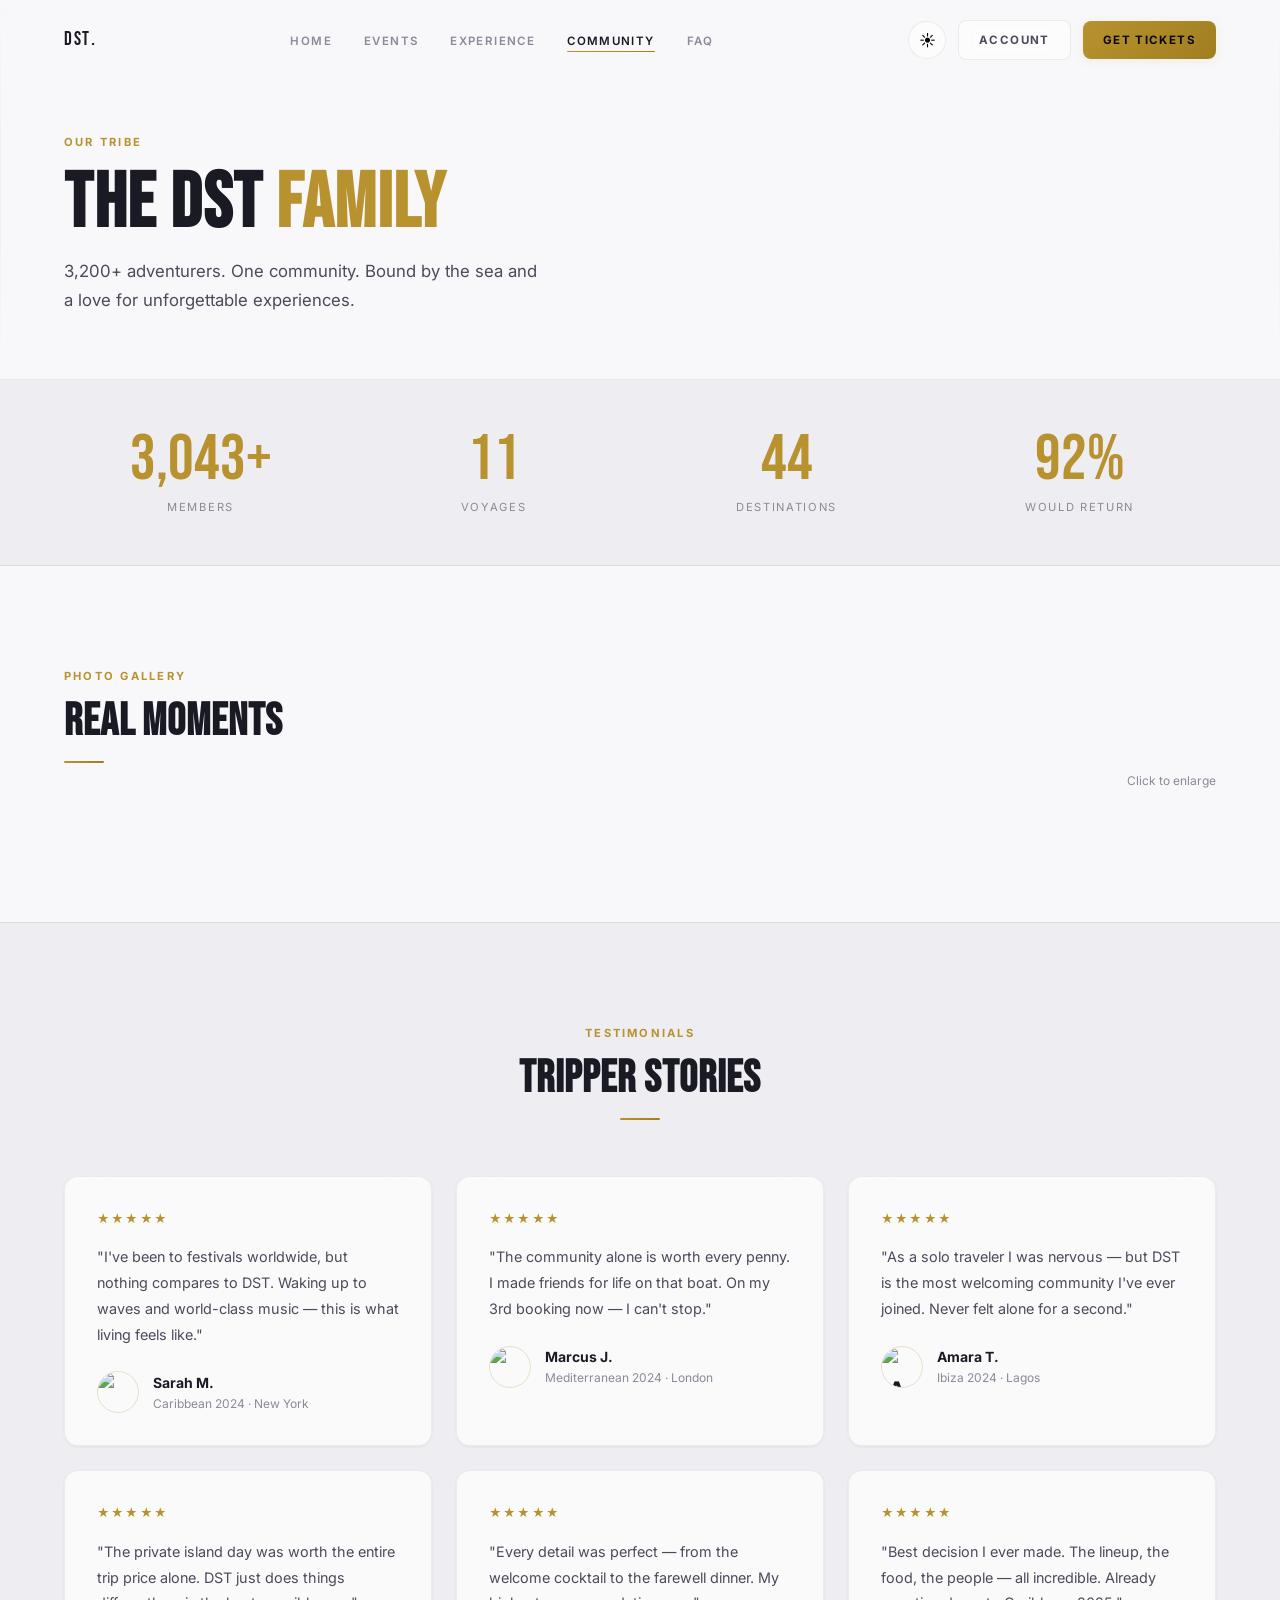
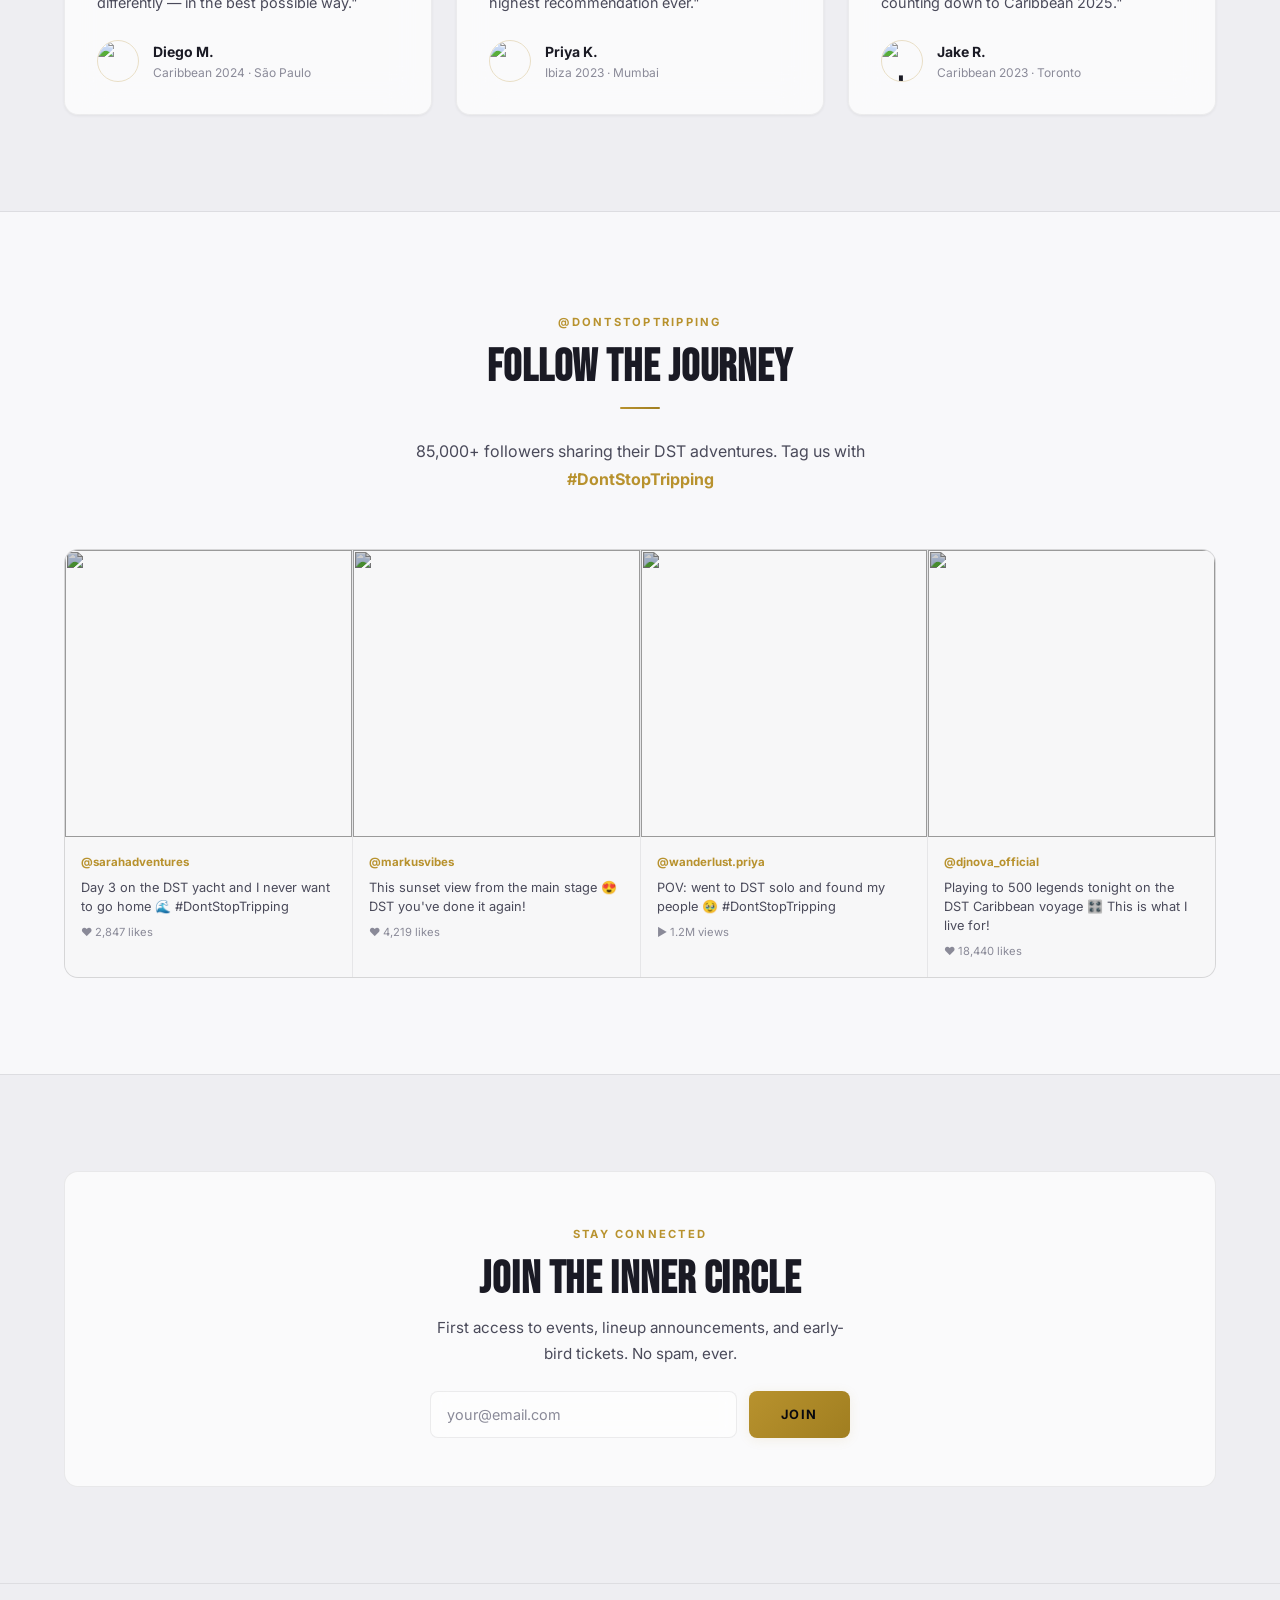
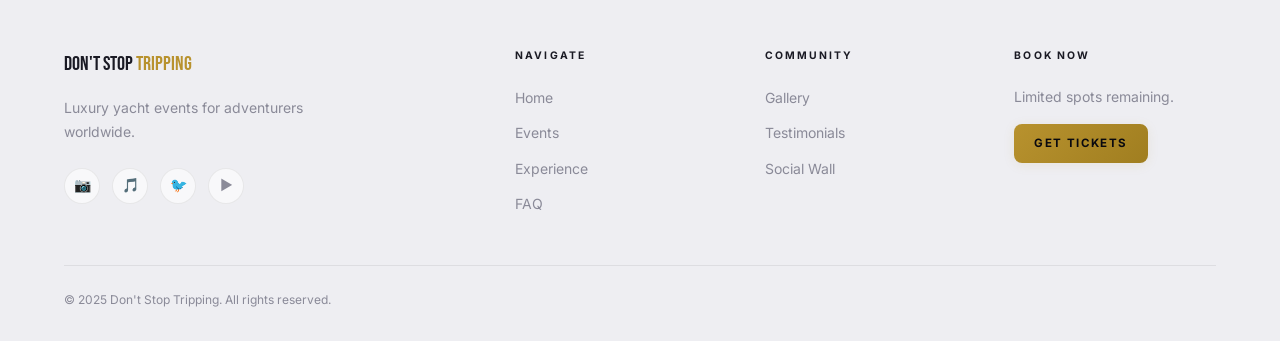
==== commit d795c106: "feat: modernize design with light/dark themes, glassmorphism, and refined palette - Add full light/d" ====
--- a/community.html
+++ b/community.html
@@ -8,11 +8,12 @@
   <link rel="preconnect" href="https://fonts.gstatic.com" crossorigin/>
   <link href="https://fonts.googleapis.com/css2?family=Bebas+Neue&family=Inter:wght@300;400;500;600;700&display=swap" rel="stylesheet"/>
   <link rel="stylesheet" href="assets/css/main.css"/>
+  <script>(function(){var t=localStorage.getItem('dst-theme');if(!t){t=window.matchMedia('(prefers-color-scheme:dark)').matches?'dark':'light'}document.documentElement.setAttribute('data-theme',t)})()</script>
   <style>
     .page-hero { padding:8rem 0 4rem; border-bottom:1px solid var(--border); position:relative; overflow:hidden; }
     .page-hero-bg { position:absolute; inset:0; }
     .page-hero-bg img { width:100%; height:100%; object-fit:cover; opacity:0.15; }
-    .page-hero-bg::after { content:''; position:absolute; inset:0; background:linear-gradient(180deg,var(--bg) 0%,rgba(5,12,24,0) 50%,var(--bg) 100%); }
+    .page-hero-bg::after { content:''; position:absolute; inset:0; background:linear-gradient(180deg,var(--bg) 0%,transparent 50%,var(--bg) 100%); }
     .page-hero-content { position:relative; z-index:1; }
 
     /* Masonry */
@@ -29,7 +30,7 @@
     .social-img img { width:100%; height:100%; object-fit:cover; filter:brightness(.8); transition:filter 0.4s; }
     .social-card:hover .social-img img { filter:brightness(1); }
     .social-body { padding:1rem; }
-    .social-handle { font-size:0.72rem; font-weight:700; color:var(--gold); margin-bottom:0.4rem; }
+    .social-handle { font-size:0.72rem; font-weight:700; color:var(--accent); margin-bottom:0.4rem; }
     .social-caption { font-size:0.8rem; color:var(--off-white); line-height:1.5; }
     .social-stat { font-size:0.7rem; color:var(--muted); margin-top:0.5rem; }
 
@@ -60,6 +61,7 @@
       <li><a href="faq.html"        class="nav-link">FAQ</a></li>
     </ul>
     <div class="nav-cta">
+      <button class="theme-toggle" aria-label="Toggle theme"><span class="icon-moon">&#9790;</span><span class="icon-sun">&#9728;</span></button>
       <a href="dashboard.html"      class="btn btn-ghost btn-sm">Account</a>
       <a href="events.html#tickets" class="btn btn-gold btn-sm">Get Tickets</a>
     </div>
@@ -81,7 +83,7 @@
   <div class="page-hero-bg"><img src="https://picsum.photos/seed/comm-hero/1920/600" alt=""/></div>
   <div class="wrap page-hero-content">
     <span class="eyebrow">Our Tribe</span>
-    <h1 class="d2">The DST <span style="color:var(--gold);">Family</span></h1>
+    <h1 class="d2">The DST <span style="color:var(--accent);">Family</span></h1>
     <p style="color:var(--off-white); font-size:1.05rem; max-width:480px; margin-top:0.75rem; line-height:1.75;">3,200+ adventurers. One community. Bound by the sea and a love for unforgettable experiences.</p>
   </div>
 </div>
@@ -91,7 +93,7 @@
   <div class="wrap">
     <div class="g4 reveal">
       <div style="text-align:center; padding:1rem;">
-        <div class="stat-num"><span data-target="3200">0</span><span style="color:var(--gold);">+</span></div>
+        <div class="stat-num"><span data-target="3200">0</span><span style="color:var(--accent);">+</span></div>
         <div class="stat-label">Members</div>
       </div>
       <div style="text-align:center; padding:1rem;">
@@ -103,7 +105,7 @@
         <div class="stat-label">Destinations</div>
       </div>
       <div style="text-align:center; padding:1rem;">
-        <div class="stat-num"><span data-target="98">0</span><span style="color:var(--gold);">%</span></div>
+        <div class="stat-num"><span data-target="98">0</span><span style="color:var(--accent);">%</span></div>
         <div class="stat-label">Would Return</div>
       </div>
     </div>
@@ -206,7 +208,7 @@
       <span class="eyebrow">@DontStopTripping</span>
       <h2 class="d3">Follow the Journey</h2>
       <div class="rule-gold center"></div>
-      <p>85,000+ followers sharing their DST adventures. Tag us with <strong style="color:var(--gold);">#DontStopTripping</strong></p>
+      <p>85,000+ followers sharing their DST adventures. Tag us with <strong style="color:var(--accent);">#DontStopTripping</strong></p>
     </div>
     <div class="social-grid reveal">
       <div class="social-card">
@@ -320,7 +322,7 @@
       const src = item.querySelector('img')?.src;
       if (!src) return;
       const overlay = document.createElement('div');
-      overlay.style.cssText = 'position:fixed;inset:0;background:rgba(5,12,24,.96);z-index:5000;display:flex;align-items:center;justify-content:center;cursor:zoom-out;backdrop-filter:blur(8px)';
+      overlay.style.cssText = 'position:fixed;inset:0;background:rgba(9,9,15,.94);z-index:5000;display:flex;align-items:center;justify-content:center;cursor:zoom-out;backdrop-filter:blur(8px)';
       const img = document.createElement('img');
       img.src = src;
       img.style.cssText = 'max-width:90vw;max-height:90vh;border-radius:6px;object-fit:contain';
--- a/assets/css/main.css
+++ b/assets/css/main.css
@@ -1,48 +1,98 @@
 /* ============================================================
-   DON'T STOP TRIPPING — Design System
-   Palette: Deep Navy · White · Gold
-   Style:   Minimalist · Futuristic · Luxury
+   DON'T STOP TRIPPING — Design System v2
+   Modern · Minimalist · Futuristic
+   Light + Dark Themes · Glassmorphism · Smooth Transitions
    ============================================================ */
 
-/* ---- Variables ---- */
+/* ---- Theme Variables ---- */
 :root {
-  --bg:          #050C18;
-  --bg-2:        #08111F;
-  --bg-card:     #0C1829;
-  --border:      rgba(255,255,255,0.07);
-  --border-gold: rgba(201,168,76,0.35);
-
-  --white:       #FFFFFF;
-  --off-white:   #C8D4E0;
-  --muted:       #556070;
-
-  --blue:        #1A50D4;
-  --blue-light:  #2563EB;
-  --blue-glow:   rgba(26,80,212,0.2);
-
-  --gold:        #C9A84C;
-  --gold-light:  #E8C97A;
-  --gold-dim:    rgba(201,168,76,0.15);
-  --gold-glow:   rgba(201,168,76,0.2);
+  /* Dark theme (default) */
+  --bg:          #09090f;
+  --bg-2:        #111118;
+  --bg-card:     rgba(255,255,255,0.03);
+  --bg-glass:    rgba(255,255,255,0.04);
+  --border:      rgba(255,255,255,0.06);
+  --border-accent: rgba(212,168,83,0.3);
+
+  --white:       #f0f0f5;
+  --off-white:   #a0a0b8;
+  --muted:       #5a5a6e;
+
+  --accent:      #d4a853;
+  --accent-light:#e8c97a;
+  --accent-dim:  rgba(212,168,83,0.12);
+  --accent-glow: rgba(212,168,83,0.15);
+
+  --blue:        #3b82f6;
+  --blue-light:  #60a5fa;
+  --blue-glow:   rgba(59,130,246,0.15);
+
+  --shadow-sm:   0 1px 2px rgba(0,0,0,0.3);
+  --shadow-md:   0 4px 16px rgba(0,0,0,0.25);
+  --shadow-lg:   0 8px 32px rgba(0,0,0,0.35);
+  --shadow-glow: 0 0 40px rgba(212,168,83,0.08);
 
   --font-display: 'Bebas Neue', sans-serif;
   --font-body:    'Inter', sans-serif;
 
-  --ease:        cubic-bezier(0.4,0,0.2,1);
-  --t:           0.25s var(--ease);
-  --t-slow:      0.55s var(--ease);
-
-  --r:           6px;
-  --r-lg:        12px;
+  --ease:        cubic-bezier(0.16,1,0.3,1);
+  --ease-out:    cubic-bezier(0,0,0.2,1);
+  --ease-spring: cubic-bezier(0.34,1.56,0.64,1);
+  --t:           0.3s var(--ease);
+  --t-slow:      0.6s var(--ease);
+
+  --r:           8px;
+  --r-lg:        14px;
 
   --max:         1200px;
   --max-wide:    1440px;
+
+  --blur:        20px;
+  --glass-border: rgba(255,255,255,0.08);
+}
+
+/* Light theme */
+[data-theme="light"] {
+  --bg:          #f8f8fa;
+  --bg-2:        #eeeef2;
+  --bg-card:     rgba(255,255,255,0.7);
+  --bg-glass:    rgba(255,255,255,0.6);
+  --border:      rgba(0,0,0,0.07);
+  --border-accent: rgba(180,140,40,0.25);
+
+  --white:       #1a1a24;
+  --off-white:   #4a4a5a;
+  --muted:       #8a8a98;
+
+  --accent:      #b8922e;
+  --accent-light:#a07e20;
+  --accent-dim:  rgba(180,140,40,0.08);
+  --accent-glow: rgba(180,140,40,0.1);
+
+  --blue:        #2563eb;
+  --blue-light:  #3b82f6;
+  --blue-glow:   rgba(37,99,235,0.1);
+
+  --shadow-sm:   0 1px 3px rgba(0,0,0,0.06);
+  --shadow-md:   0 4px 16px rgba(0,0,0,0.06);
+  --shadow-lg:   0 8px 32px rgba(0,0,0,0.08);
+  --shadow-glow: 0 0 40px rgba(180,140,40,0.05);
+
+  --glass-border: rgba(0,0,0,0.06);
 }
 
 /* ---- Reset ---- */
 *,*::before,*::after { box-sizing:border-box; margin:0; padding:0; }
 html { scroll-behavior:smooth; font-size:16px; -webkit-text-size-adjust:100%; }
-body { font-family:var(--font-body); background:var(--bg); color:var(--white); line-height:1.6; overflow-x:hidden; -webkit-font-smoothing:antialiased; }
+body {
+  font-family:var(--font-body);
+  background:var(--bg);
+  color:var(--white);
+  line-height:1.6;
+  overflow-x:hidden;
+  -webkit-font-smoothing:antialiased;
+  transition:background 0.5s var(--ease), color 0.5s var(--ease);
+}
 img { display:block; max-width:100%; height:auto; }
 a { color:inherit; text-decoration:none; }
 ul { list-style:none; }
@@ -63,11 +113,11 @@
   font-weight:700;
   letter-spacing:0.2em;
   text-transform:uppercase;
-  color:var(--gold);
+  color:var(--accent);
   margin-bottom:0.75rem;
 }
 
-.text-gold    { color:var(--gold); }
+.text-gold    { color:var(--accent); }
 .text-blue    { color:var(--blue-light); }
 .text-muted   { color:var(--off-white); }
 .text-dim     { color:var(--muted); }
@@ -97,9 +147,10 @@
 
 .rule-gold {
   width:40px;
-  height:1px;
-  background:var(--gold);
+  height:2px;
+  background:linear-gradient(90deg, var(--accent), var(--accent-light));
   margin:1rem 0 1.75rem;
+  border-radius:1px;
 }
 
 .rule-gold.center { margin:1rem auto 1.75rem; }
@@ -124,36 +175,45 @@
   text-transform:uppercase;
   padding:0.875rem 2rem;
   border-radius:var(--r);
-  transition:var(--t);
+  transition: all 0.35s var(--ease);
   white-space:nowrap;
   cursor:pointer;
+  position:relative;
+  overflow:hidden;
 }
 
 .btn-gold {
-  background:var(--gold);
-  color:var(--bg);
-}
-.btn-gold:hover { background:var(--gold-light); transform:translateY(-1px); box-shadow:0 8px 24px var(--gold-glow); }
+  background:linear-gradient(135deg, var(--accent), var(--accent-light));
+  color:#09090f;
+  box-shadow:0 2px 12px var(--accent-glow);
+}
+.btn-gold:hover {
+  transform:translateY(-2px);
+  box-shadow:0 8px 28px var(--accent-glow), var(--shadow-glow);
+  filter:brightness(1.08);
+}
 
 .btn-outline {
   background:transparent;
   color:var(--white);
-  border:1px solid rgba(255,255,255,0.25);
-}
-.btn-outline:hover { border-color:var(--gold); color:var(--gold); }
+  border:1px solid var(--border);
+  backdrop-filter:blur(8px);
+}
+.btn-outline:hover { border-color:var(--accent); color:var(--accent); }
 
 .btn-blue {
   background:var(--blue);
-  color:var(--white);
-}
-.btn-blue:hover { background:var(--blue-light); transform:translateY(-1px); }
+  color:#fff;
+}
+.btn-blue:hover { background:var(--blue-light); transform:translateY(-2px); }
 
 .btn-ghost {
-  background:rgba(255,255,255,0.05);
+  background:var(--bg-glass);
   color:var(--off-white);
   border:1px solid var(--border);
-}
-.btn-ghost:hover { background:rgba(255,255,255,0.09); color:var(--white); }
+  backdrop-filter:blur(8px);
+}
+.btn-ghost:hover { background:var(--bg-card); color:var(--white); border-color:var(--border); }
 
 .btn-lg { padding:1.1rem 2.5rem; font-size:0.85rem; }
 .btn-sm { padding:0.625rem 1.25rem; font-size:0.72rem; }
@@ -165,43 +225,53 @@
   align-items:center;
   gap:0.4rem;
   padding:0.3rem 0.875rem;
-  border-radius:2px;
+  border-radius:100px;
   font-size:0.68rem;
   font-weight:700;
   letter-spacing:0.12em;
   text-transform:uppercase;
-}
-.badge-gold  { background:var(--gold-dim); color:var(--gold); border:1px solid var(--border-gold); }
-.badge-blue  { background:rgba(26,80,212,0.15); color:#6EA3FF; border:1px solid rgba(26,80,212,0.3); }
-.badge-white { background:rgba(255,255,255,0.06); color:var(--off-white); border:1px solid var(--border); }
-
-/* ---- Card ---- */
+  backdrop-filter:blur(8px);
+}
+.badge-gold  { background:var(--accent-dim); color:var(--accent); border:1px solid var(--border-accent); }
+.badge-blue  { background:var(--blue-glow); color:var(--blue-light); border:1px solid rgba(59,130,246,0.2); }
+.badge-white { background:var(--bg-glass); color:var(--off-white); border:1px solid var(--border); }
+
+/* ---- Card (Glassmorphism) ---- */
 .card {
   background:var(--bg-card);
-  border:1px solid var(--border);
+  backdrop-filter:blur(var(--blur));
+  -webkit-backdrop-filter:blur(var(--blur));
+  border:1px solid var(--glass-border);
   border-radius:var(--r-lg);
   overflow:hidden;
-  transition:var(--t);
-}
-.card:hover { border-color:var(--border-gold); transform:translateY(-3px); }
+  transition: all 0.4s var(--ease);
+  box-shadow:var(--shadow-sm);
+}
+.card:hover {
+  border-color:var(--border-accent);
+  transform:translateY(-4px);
+  box-shadow:var(--shadow-md), var(--shadow-glow);
+}
 
 .card-body { padding:1.5rem; }
 
-/* ---- Navigation ---- */
+/* ---- Navigation (Glassmorphism) ---- */
 .nav {
   position:fixed;
   inset:0 0 auto 0;
   z-index:900;
-  padding:1.5rem 0;
-  transition:background var(--t), padding var(--t), border-color var(--t);
+  padding:1.25rem 0;
+  transition:all 0.4s var(--ease);
   border-bottom:1px solid transparent;
 }
 
 .nav.scrolled {
-  background:rgba(5,12,24,0.95);
-  backdrop-filter:blur(16px);
-  padding:1rem 0;
-  border-bottom-color:var(--border);
+  background:var(--bg-glass);
+  backdrop-filter:blur(24px) saturate(1.5);
+  -webkit-backdrop-filter:blur(24px) saturate(1.5);
+  padding:0.875rem 0;
+  border-bottom-color:var(--glass-border);
+  box-shadow:var(--shadow-sm);
 }
 
 .nav-inner { display:flex; align-items:center; justify-content:space-between; gap:2rem; }
@@ -213,7 +283,7 @@
   color:var(--white);
   flex-shrink:0;
 }
-.nav-logo span { color:var(--gold); }
+.nav-logo span { color:var(--accent); }
 
 .nav-links {
   display:flex;
@@ -227,7 +297,7 @@
   letter-spacing:0.12em;
   text-transform:uppercase;
   color:var(--muted);
-  transition:color var(--t);
+  transition:color 0.35s var(--ease);
   position:relative;
 }
 .nav-link::after {
@@ -236,9 +306,10 @@
   bottom:-4px;
   left:0;
   right:100%;
-  height:1px;
-  background:var(--gold);
-  transition:right var(--t);
+  height:1.5px;
+  background:linear-gradient(90deg, var(--accent), var(--accent-light));
+  transition:right 0.4s var(--ease);
+  border-radius:1px;
 }
 .nav-link:hover,
 .nav-link.active { color:var(--white); }
@@ -246,6 +317,34 @@
 .nav-link.active::after { right:0; }
 
 .nav-cta { display:flex; gap:0.75rem; align-items:center; }
+
+/* Theme Toggle */
+.theme-toggle {
+  width:38px;
+  height:38px;
+  border-radius:50%;
+  display:flex;
+  align-items:center;
+  justify-content:center;
+  background:var(--bg-glass);
+  border:1px solid var(--border);
+  backdrop-filter:blur(8px);
+  cursor:pointer;
+  transition:all 0.35s var(--ease);
+  font-size:1rem;
+  flex-shrink:0;
+}
+.theme-toggle:hover {
+  border-color:var(--accent);
+  background:var(--accent-dim);
+  transform:rotate(30deg);
+}
+.theme-toggle .icon-sun,
+.theme-toggle .icon-moon { transition:opacity 0.3s, transform 0.3s var(--ease-spring); }
+.theme-toggle .icon-sun  { display:none; }
+.theme-toggle .icon-moon { display:block; }
+[data-theme="light"] .theme-toggle .icon-sun  { display:block; }
+[data-theme="light"] .theme-toggle .icon-moon { display:none; }
 
 /* Hamburger */
 .hamburger {
@@ -255,7 +354,7 @@
   padding:4px;
   cursor:pointer;
 }
-.hamburger span { display:block; width:22px; height:1.5px; background:var(--white); transition:var(--t); border-radius:1px; }
+.hamburger span { display:block; width:22px; height:1.5px; background:var(--white); transition:all 0.35s var(--ease); border-radius:1px; }
 .hamburger.open span:nth-child(1) { transform:rotate(45deg) translate(4.5px,4.5px); }
 .hamburger.open span:nth-child(2) { opacity:0; }
 .hamburger.open span:nth-child(3) { transform:rotate(-45deg) translate(4.5px,-4.5px); }
@@ -272,7 +371,7 @@
   justify-content:center;
   gap:2rem;
   transform:translateX(100%);
-  transition:transform 0.35s var(--ease);
+  transition:transform 0.45s var(--ease);
 }
 .mobile-nav.open { transform:translateX(0); }
 .mobile-nav .nav-link { font-size:2rem; font-family:var(--font-display); letter-spacing:0.06em; }
@@ -300,7 +399,11 @@
   content:'';
   position:absolute;
   inset:0;
-  background:linear-gradient(180deg, rgba(5,12,24,0.3) 0%, var(--bg) 100%);
+  background:linear-gradient(180deg, rgba(9,9,15,0.3) 0%, var(--bg) 100%);
+}
+[data-theme="light"] .hero-bg img { opacity:0.3; }
+[data-theme="light"] .hero-bg::after {
+  background:linear-gradient(180deg, rgba(248,248,250,0.3) 0%, var(--bg) 100%);
 }
 
 /* Geometric accent lines */
@@ -317,8 +420,9 @@
   right:8%;
   width:280px;
   height:280px;
-  border:1px solid rgba(201,168,76,0.12);
+  border:1px solid var(--accent-dim);
   border-radius:50%;
+  animation:float 8s ease-in-out infinite;
 }
 .hero-lines::after {
   content:'';
@@ -327,8 +431,13 @@
   right:12%;
   width:180px;
   height:180px;
-  border:1px solid rgba(201,168,76,0.08);
+  border:1px solid var(--accent-dim);
   border-radius:50%;
+  animation:float 8s ease-in-out infinite 2s;
+}
+@keyframes float {
+  0%,100% { transform:translateY(0); }
+  50% { transform:translateY(-12px); }
 }
 
 .hero-content { position:relative; z-index:1; padding-top:6rem; }
@@ -339,10 +448,10 @@
   gap:0.75rem;
   margin-bottom:1.5rem;
 }
-.hero-kicker-line { width:32px; height:1px; background:var(--gold); }
+.hero-kicker-line { width:32px; height:2px; background:linear-gradient(90deg, var(--accent), var(--accent-light)); border-radius:1px; }
 
 .hero-title { margin-bottom:1.5rem; }
-.hero-title em { font-style:normal; color:var(--gold); }
+.hero-title em { font-style:normal; color:var(--accent); }
 
 .hero-sub {
   font-size:1rem;
@@ -379,15 +488,16 @@
 }
 .scroll-mouse {
   width:20px; height:32px;
-  border:1px solid rgba(255,255,255,0.2);
+  border:1px solid rgba(255,255,255,0.15);
   border-radius:10px;
   display:flex;
   justify-content:center;
   padding-top:5px;
 }
+[data-theme="light"] .scroll-mouse { border-color:rgba(0,0,0,0.15); }
 .scroll-wheel {
   width:2px; height:6px;
-  background:var(--gold);
+  background:var(--accent);
   border-radius:1px;
   animation:scrollW 1.6s ease-in-out infinite;
 }
@@ -400,6 +510,7 @@
   border-top:1px solid var(--border);
   border-bottom:1px solid var(--border);
   padding:1.5rem 0;
+  transition:background 0.5s var(--ease);
 }
 .countdown-inner {
   display:flex;
@@ -425,7 +536,7 @@
   min-width:3ch;
 }
 .countdown-unit-label { font-size:0.6rem; letter-spacing:0.15em; text-transform:uppercase; color:var(--muted); margin-top:0.2rem; display:block; }
-.countdown-sep { font-family:var(--font-display); font-size:2rem; color:var(--gold); opacity:0.4; line-height:1; padding-bottom:1.2rem; }
+.countdown-sep { font-family:var(--font-display); font-size:2rem; color:var(--accent); opacity:0.4; line-height:1; padding-bottom:1.2rem; }
 
 /* ---- Marquee ---- */
 .marquee-wrap {
@@ -433,6 +544,7 @@
   border-bottom:1px solid var(--border);
   padding:0.875rem 0;
   background:var(--bg-2);
+  transition:background 0.5s var(--ease);
 }
 .marquee-track {
   display:flex;
@@ -450,7 +562,7 @@
   color:var(--muted);
   white-space:nowrap;
 }
-.marquee-dot { width:4px; height:4px; border-radius:50%; background:var(--gold); flex-shrink:0; }
+.marquee-dot { width:4px; height:4px; border-radius:50%; background:var(--accent); flex-shrink:0; }
 @keyframes marquee { 0%{transform:translateX(0)} 100%{transform:translateX(-50%)} }
 
 /* ---- Stat Block ---- */
@@ -460,18 +572,25 @@
   line-height:1;
   color:var(--white);
 }
-.stat-num span { color:var(--gold); }
+.stat-num span { color:var(--accent); }
 .stat-label { font-size:0.7rem; letter-spacing:0.15em; text-transform:uppercase; color:var(--muted); margin-top:0.4rem; }
 
-/* ---- Feature / Info Cards ---- */
+/* ---- Feature / Info Cards (Glass) ---- */
 .info-card {
   padding:2rem;
   background:var(--bg-card);
-  border:1px solid var(--border);
+  backdrop-filter:blur(var(--blur));
+  -webkit-backdrop-filter:blur(var(--blur));
+  border:1px solid var(--glass-border);
   border-radius:var(--r-lg);
-  transition:var(--t);
-}
-.info-card:hover { border-color:var(--border-gold); }
+  transition: all 0.4s var(--ease);
+  box-shadow:var(--shadow-sm);
+}
+.info-card:hover {
+  border-color:var(--border-accent);
+  box-shadow:var(--shadow-md), var(--shadow-glow);
+  transform:translateY(-3px);
+}
 .info-card-icon { font-size:1.5rem; margin-bottom:1.25rem; }
 .info-card-title { font-size:1.1rem; font-weight:700; margin-bottom:0.5rem; }
 .info-card-text { font-size:0.875rem; color:var(--off-white); line-height:1.7; }
@@ -482,11 +601,11 @@
   content:'';
   position:absolute;
   top:0; left:0; right:0;
-  height:1px;
-  background:var(--gold);
+  height:2px;
+  background:linear-gradient(90deg, var(--accent), var(--accent-light));
   transform:scaleX(0);
   transform-origin:left;
-  transition:transform var(--t);
+  transition:transform 0.5s var(--ease);
 }
 .info-card:hover::before { transform:scaleX(1); }
 
@@ -494,20 +613,22 @@
 .ticket-grid { display:grid; grid-template-columns:repeat(3,1fr); gap:1px; background:var(--border); border:1px solid var(--border); border-radius:var(--r-lg); overflow:hidden; }
 
 .ticket-tier {
-  background:var(--bg-card);
+  background:var(--bg-2);
   padding:2.5rem 2rem;
   display:flex;
   flex-direction:column;
-  transition:background var(--t);
+  transition:all 0.4s var(--ease);
   position:relative;
 }
-.ticket-tier.featured { background:var(--bg-2); }
+[data-theme="light"] .ticket-tier { background:var(--bg); }
+.ticket-tier.featured { background:var(--bg-card); backdrop-filter:blur(var(--blur)); }
+[data-theme="light"] .ticket-tier.featured { background:#fff; }
 .ticket-tier.featured::before {
   content:'Most Popular';
   position:absolute;
   top:0; left:0; right:0;
-  background:var(--gold);
-  color:var(--bg);
+  background:linear-gradient(90deg, var(--accent), var(--accent-light));
+  color:#09090f;
   text-align:center;
   font-size:0.65rem;
   font-weight:700;
@@ -533,7 +654,7 @@
   color:var(--off-white);
 }
 .ticket-feature:last-child { border:none; }
-.tf-check { color:var(--gold); flex-shrink:0; font-size:0.8rem; }
+.tf-check { color:var(--accent); flex-shrink:0; font-size:0.8rem; }
 .tf-no { color:var(--muted); flex-shrink:0; }
 .ticket-feature.inactive { color:var(--muted); }
 
@@ -541,15 +662,13 @@
 .gallery-grid {
   display:grid;
   grid-template-columns:repeat(12,1fr);
-  gap:1px;
-  background:var(--border);
-  border:1px solid var(--border);
+  gap:2px;
   border-radius:var(--r-lg);
   overflow:hidden;
 }
 .gallery-item { overflow:hidden; position:relative; cursor:pointer; }
-.gallery-item img { width:100%; height:100%; object-fit:cover; transition:transform 0.5s var(--ease); filter:brightness(0.85); }
-.gallery-item:hover img { transform:scale(1.04); filter:brightness(1); }
+.gallery-item img { width:100%; height:100%; object-fit:cover; transition:transform 0.6s var(--ease), filter 0.6s var(--ease); filter:brightness(0.85); }
+.gallery-item:hover img { transform:scale(1.05); filter:brightness(1); }
 .gallery-item:nth-child(1) { grid-column:span 7; height:340px; }
 .gallery-item:nth-child(2) { grid-column:span 5; height:166px; }
 .gallery-item:nth-child(3) { grid-column:span 5; height:172px; }
@@ -557,17 +676,26 @@
 .gallery-item:nth-child(5) { grid-column:span 4; height:240px; }
 .gallery-item:nth-child(6) { grid-column:span 4; height:240px; }
 
-/* ---- Testimonial ---- */
+/* ---- Testimonial (Glass) ---- */
 .testi-card {
   background:var(--bg-card);
-  border:1px solid var(--border);
+  backdrop-filter:blur(var(--blur));
+  -webkit-backdrop-filter:blur(var(--blur));
+  border:1px solid var(--glass-border);
   border-radius:var(--r-lg);
   padding:2rem;
-}
-.testi-stars { color:var(--gold); font-size:0.75rem; letter-spacing:0.1em; margin-bottom:1rem; }
+  transition:all 0.4s var(--ease);
+  box-shadow:var(--shadow-sm);
+}
+.testi-card:hover {
+  border-color:var(--border-accent);
+  box-shadow:var(--shadow-md);
+  transform:translateY(-3px);
+}
+.testi-stars { color:var(--accent); font-size:0.75rem; letter-spacing:0.1em; margin-bottom:1rem; }
 .testi-text { font-size:0.9rem; line-height:1.8; color:var(--off-white); margin-bottom:1.5rem; }
 .testi-author { display:flex; align-items:center; gap:0.875rem; }
-.testi-avatar { width:42px; height:42px; border-radius:50%; object-fit:cover; border:1px solid var(--border-gold); }
+.testi-avatar { width:42px; height:42px; border-radius:50%; object-fit:cover; border:1px solid var(--border-accent); }
 .testi-name { font-size:0.875rem; font-weight:700; }
 .testi-info { font-size:0.75rem; color:var(--muted); }
 
@@ -583,9 +711,9 @@
   gap:1rem;
   padding:1.25rem 0;
   cursor:pointer;
-  transition:color var(--t);
-}
-.accordion-header:hover { color:var(--gold); }
+  transition:color 0.35s var(--ease);
+}
+.accordion-header:hover { color:var(--accent); }
 .accordion-title { font-size:0.95rem; font-weight:600; }
 .accordion-icon {
   width:24px; height:24px;
@@ -594,11 +722,16 @@
   display:flex; align-items:center; justify-content:center;
   font-size:0.8rem;
   color:var(--muted);
-  transition:var(--t);
+  transition:all 0.35s var(--ease-spring);
   flex-shrink:0;
 }
-.accordion-item.open .accordion-icon { background:var(--gold); border-color:var(--gold); color:var(--bg); transform:rotate(45deg); }
-.accordion-body { max-height:0; overflow:hidden; transition:max-height 0.4s var(--ease); }
+.accordion-item.open .accordion-icon {
+  background:linear-gradient(135deg, var(--accent), var(--accent-light));
+  border-color:var(--accent);
+  color:#09090f;
+  transform:rotate(45deg);
+}
+.accordion-body { max-height:0; overflow:hidden; transition:max-height 0.5s var(--ease); }
 .accordion-item.open .accordion-body { max-height:600px; }
 .accordion-content { padding-bottom:1.5rem; font-size:0.9rem; color:var(--off-white); line-height:1.8; }
 
@@ -607,131 +740,147 @@
 .form-label { display:block; font-size:0.68rem; font-weight:700; letter-spacing:0.15em; text-transform:uppercase; color:var(--muted); margin-bottom:0.5rem; }
 .form-input, .form-select, .form-textarea {
   width:100%;
-  background:rgba(255,255,255,0.04);
+  background:var(--bg-glass);
+  backdrop-filter:blur(8px);
   border:1px solid var(--border);
   border-radius:var(--r);
   padding:0.875rem 1rem;
   color:var(--white);
   font-size:0.9rem;
   outline:none;
-  transition:border-color var(--t);
+  transition:border-color 0.35s var(--ease), box-shadow 0.35s var(--ease);
   -webkit-appearance:none;
 }
 .form-input::placeholder { color:var(--muted); }
-.form-input:focus, .form-select:focus, .form-textarea:focus { border-color:var(--gold); }
-.form-select option { background:var(--bg-card); }
+.form-input:focus, .form-select:focus, .form-textarea:focus {
+  border-color:var(--accent);
+  box-shadow:0 0 0 3px var(--accent-dim);
+}
+.form-select option { background:var(--bg-2); color:var(--white); }
 .form-textarea { min-height:120px; resize:vertical; }
 
 /* ---- Progress Bar ---- */
-.progress-wrap { background:rgba(255,255,255,0.06); border-radius:2px; height:3px; overflow:hidden; }
-.progress-fill { height:100%; background:var(--gold); border-radius:2px; transition:width 1.5s var(--ease); }
+.progress-wrap { background:var(--bg-glass); border-radius:4px; height:3px; overflow:hidden; }
+.progress-fill { height:100%; background:linear-gradient(90deg, var(--accent), var(--accent-light)); border-radius:4px; transition:width 1.5s var(--ease); }
 
 /* ---- Timeline ---- */
 .timeline { position:relative; padding-left:1.5rem; }
 .timeline::before { content:''; position:absolute; left:0; top:0; bottom:0; width:1px; background:var(--border); }
 .timeline-item { position:relative; padding-bottom:2.5rem; padding-left:1.5rem; }
-.timeline-item::before { content:''; position:absolute; left:-2.0rem; top:0.35rem; width:8px; height:8px; border-radius:50%; background:var(--gold); border:2px solid var(--bg); }
-.timeline-time { font-size:0.68rem; letter-spacing:0.15em; text-transform:uppercase; color:var(--gold); margin-bottom:0.25rem; }
+.timeline-item::before { content:''; position:absolute; left:-2.0rem; top:0.35rem; width:8px; height:8px; border-radius:50%; background:var(--accent); border:2px solid var(--bg); box-shadow:0 0 0 3px var(--accent-dim); }
+.timeline-time { font-size:0.68rem; letter-spacing:0.15em; text-transform:uppercase; color:var(--accent); margin-bottom:0.25rem; }
 .timeline-title { font-size:1rem; font-weight:700; margin-bottom:0.35rem; }
 .timeline-text { font-size:0.875rem; color:var(--off-white); line-height:1.65; }
 
 /* ---- Scroll Reveal ---- */
-.reveal { opacity:0; transform:translateY(20px); transition:opacity 0.65s var(--ease), transform 0.65s var(--ease); }
+.reveal { opacity:0; transform:translateY(24px); transition:opacity 0.7s var(--ease-out), transform 0.7s var(--ease-out); }
 .reveal.visible { opacity:1; transform:translateY(0); }
-.reveal-l { opacity:0; transform:translateX(-20px); transition:opacity 0.65s var(--ease), transform 0.65s var(--ease); }
+.reveal-l { opacity:0; transform:translateX(-24px); transition:opacity 0.7s var(--ease-out), transform 0.7s var(--ease-out); }
 .reveal-l.visible { opacity:1; transform:translateX(0); }
-.reveal-r { opacity:0; transform:translateX(20px); transition:opacity 0.65s var(--ease), transform 0.65s var(--ease); }
+.reveal-r { opacity:0; transform:translateX(24px); transition:opacity 0.7s var(--ease-out), transform 0.7s var(--ease-out); }
 .reveal-r.visible { opacity:1; transform:translateX(0); }
-.d1 { transition-delay:0.1s; } .d2 { transition-delay:0.2s; } .d3 { transition-delay:0.3s; }
-.d4 { transition-delay:0.4s; } .d5 { transition-delay:0.5s; }
+.d1 { transition-delay:0.08s; } .d2 { transition-delay:0.16s; } .d3 { transition-delay:0.24s; }
+.d4 { transition-delay:0.32s; } .d5 { transition-delay:0.4s; }
 
 /* ---- Loading Screen ---- */
 #loader {
   position:fixed; inset:0; background:var(--bg); z-index:9999;
   display:flex; flex-direction:column; align-items:center; justify-content:center; gap:1.5rem;
-  transition:opacity 0.5s var(--ease);
+  transition:opacity 0.6s var(--ease);
 }
 #loader.out { opacity:0; pointer-events:none; }
 .loader-logo { font-family:var(--font-display); font-size:1.5rem; letter-spacing:0.1em; color:var(--white); }
-.loader-logo em { font-style:normal; color:var(--gold); }
-.loader-bar { width:120px; height:1px; background:rgba(255,255,255,0.1); overflow:hidden; }
-.loader-fill { height:100%; background:var(--gold); animation:load 1.5s var(--ease) forwards; }
+.loader-logo em { font-style:normal; color:var(--accent); }
+.loader-bar { width:120px; height:2px; background:var(--border); overflow:hidden; border-radius:1px; }
+.loader-fill { height:100%; background:linear-gradient(90deg, var(--accent), var(--accent-light)); animation:load 1.2s var(--ease) forwards; }
 @keyframes load { from{width:0} to{width:100%} }
 
-/* ---- Modal ---- */
+/* ---- Modal (Glass) ---- */
 .modal-overlay {
   position:fixed; inset:0;
-  background:rgba(5,12,24,0.9);
-  backdrop-filter:blur(12px);
+  background:rgba(9,9,15,0.8);
+  backdrop-filter:blur(16px);
+  -webkit-backdrop-filter:blur(16px);
   z-index:2000;
   display:flex; align-items:center; justify-content:center; padding:1.5rem;
-  opacity:0; visibility:hidden; transition:var(--t);
-}
+  opacity:0; visibility:hidden; transition:all 0.35s var(--ease);
+}
+[data-theme="light"] .modal-overlay { background:rgba(248,248,250,0.8); }
 .modal-overlay.open { opacity:1; visibility:visible; }
 .modal {
   background:var(--bg-2);
-  border:1px solid var(--border);
+  backdrop-filter:blur(var(--blur));
+  border:1px solid var(--glass-border);
   border-radius:var(--r-lg);
   padding:2.5rem;
   width:100%; max-width:480px;
   position:relative;
-  transform:scale(0.96);
-  transition:transform var(--t);
-}
-.modal-overlay.open .modal { transform:scale(1); }
-.modal-close { position:absolute; top:1.25rem; right:1.25rem; font-size:1rem; color:var(--muted); cursor:pointer; transition:color var(--t); }
-.modal-close:hover { color:var(--white); }
+  transform:scale(0.95) translateY(10px);
+  transition:transform 0.4s var(--ease-spring);
+  box-shadow:var(--shadow-lg);
+}
+[data-theme="light"] .modal { background:rgba(255,255,255,0.95); }
+.modal-overlay.open .modal { transform:scale(1) translateY(0); }
+.modal-close { position:absolute; top:1.25rem; right:1.25rem; font-size:1rem; color:var(--muted); cursor:pointer; transition:all 0.3s var(--ease); }
+.modal-close:hover { color:var(--white); transform:rotate(90deg); }
 
 /* ---- Toast ---- */
 .toast {
   position:fixed; bottom:2rem; left:50%; transform:translateX(-50%) translateY(120%);
-  background:var(--bg-2); border:1px solid var(--border-gold);
-  border-radius:var(--r); padding:0.875rem 1.5rem;
+  background:var(--bg-2); border:1px solid var(--border-accent);
+  border-radius:var(--r-lg); padding:0.875rem 1.5rem;
   display:flex; align-items:center; gap:0.75rem;
-  z-index:3000; transition:transform 0.3s var(--ease);
+  z-index:3000; transition:transform 0.4s var(--ease-spring);
   font-size:0.875rem; min-width:280px; max-width:90vw;
-  box-shadow:0 8px 32px rgba(0,0,0,0.4);
+  box-shadow:var(--shadow-lg);
+  backdrop-filter:blur(16px);
 }
 .toast.show { transform:translateX(-50%) translateY(0); }
 
 /* ---- Sticky CTA ---- */
 .sticky-cta {
   position:fixed; bottom:1.5rem; right:1.5rem; z-index:500;
-  opacity:0; transform:translateY(12px); transition:var(--t);
+  opacity:0; transform:translateY(12px); transition:all 0.4s var(--ease-spring);
 }
 .sticky-cta.visible { opacity:1; transform:translateY(0); }
 
 /* ---- Footer ---- */
-.footer { background:var(--bg-2); border-top:1px solid var(--border); padding:4rem 0 2rem; }
+.footer {
+  background:var(--bg-2);
+  border-top:1px solid var(--border);
+  padding:4rem 0 2rem;
+  transition:background 0.5s var(--ease);
+}
 .footer-grid { display:grid; grid-template-columns:2fr 1fr 1fr 1fr; gap:3rem; margin-bottom:3rem; }
 .footer-logo { font-family:var(--font-display); font-size:1.25rem; color:var(--white); margin-bottom:1rem; }
-.footer-logo em { font-style:normal; color:var(--gold); }
+.footer-logo em { font-style:normal; color:var(--accent); }
 .footer-desc { font-size:0.875rem; color:var(--muted); line-height:1.7; max-width:280px; margin-bottom:1.5rem; }
 .footer-heading { font-size:0.65rem; letter-spacing:0.2em; text-transform:uppercase; color:var(--white); margin-bottom:1.25rem; font-weight:700; }
 .footer-links { display:flex; flex-direction:column; gap:0.625rem; }
-.footer-link { font-size:0.875rem; color:var(--muted); transition:color var(--t); }
-.footer-link:hover { color:var(--gold); }
+.footer-link { font-size:0.875rem; color:var(--muted); transition:color 0.35s var(--ease); }
+.footer-link:hover { color:var(--accent); }
 .footer-social { display:flex; gap:0.75rem; }
 .footer-social-link {
   width:36px; height:36px; border-radius:50%;
-  background:rgba(255,255,255,0.04); border:1px solid var(--border);
+  background:var(--bg-glass); border:1px solid var(--border);
   display:flex; align-items:center; justify-content:center;
-  font-size:0.875rem; color:var(--muted); transition:var(--t);
-}
-.footer-social-link:hover { border-color:var(--border-gold); color:var(--gold); }
+  font-size:0.875rem; color:var(--muted); transition:all 0.35s var(--ease);
+}
+.footer-social-link:hover { border-color:var(--border-accent); color:var(--accent); transform:translateY(-2px); }
 .footer-bottom { border-top:1px solid var(--border); padding-top:1.5rem; display:flex; align-items:center; justify-content:space-between; flex-wrap:wrap; gap:0.75rem; }
 .footer-copy { font-size:0.75rem; color:var(--muted); }
 
 /* ---- Scrollbar ---- */
 ::-webkit-scrollbar { width:4px; }
 ::-webkit-scrollbar-track { background:var(--bg); }
-::-webkit-scrollbar-thumb { background:rgba(201,168,76,0.3); border-radius:2px; }
+::-webkit-scrollbar-thumb { background:var(--accent-dim); border-radius:4px; }
+::-webkit-scrollbar-thumb:hover { background:var(--accent-glow); }
 
 /* ---- Number counter ---- */
 .counter-num { font-family:var(--font-display); }
 
 /* ============================================================
-   RESPONSIVE — Mobile First
+   RESPONSIVE
    ============================================================ */
 
 @media (max-width:1024px) {
@@ -742,7 +891,6 @@
 }
 
 @media (max-width:768px) {
-  :root { }
   .sec { padding:4rem 0; }
   .sec-hd { margin-bottom:2.5rem; }
 
@@ -792,3 +940,14 @@
 .mb-4 { margin-bottom:2rem; }
 .gap-1 { gap:0.5rem; }
 .gap-2 { gap:1rem; }
+
+/* ---- Smooth theme transition for all elements ---- */
+*,*::before,*::after {
+  transition-property:none;
+}
+body.theme-transitioning,
+body.theme-transitioning *,
+body.theme-transitioning *::before,
+body.theme-transitioning *::after {
+  transition:background-color 0.5s var(--ease), color 0.5s var(--ease), border-color 0.5s var(--ease), box-shadow 0.5s var(--ease) !important;
+}
